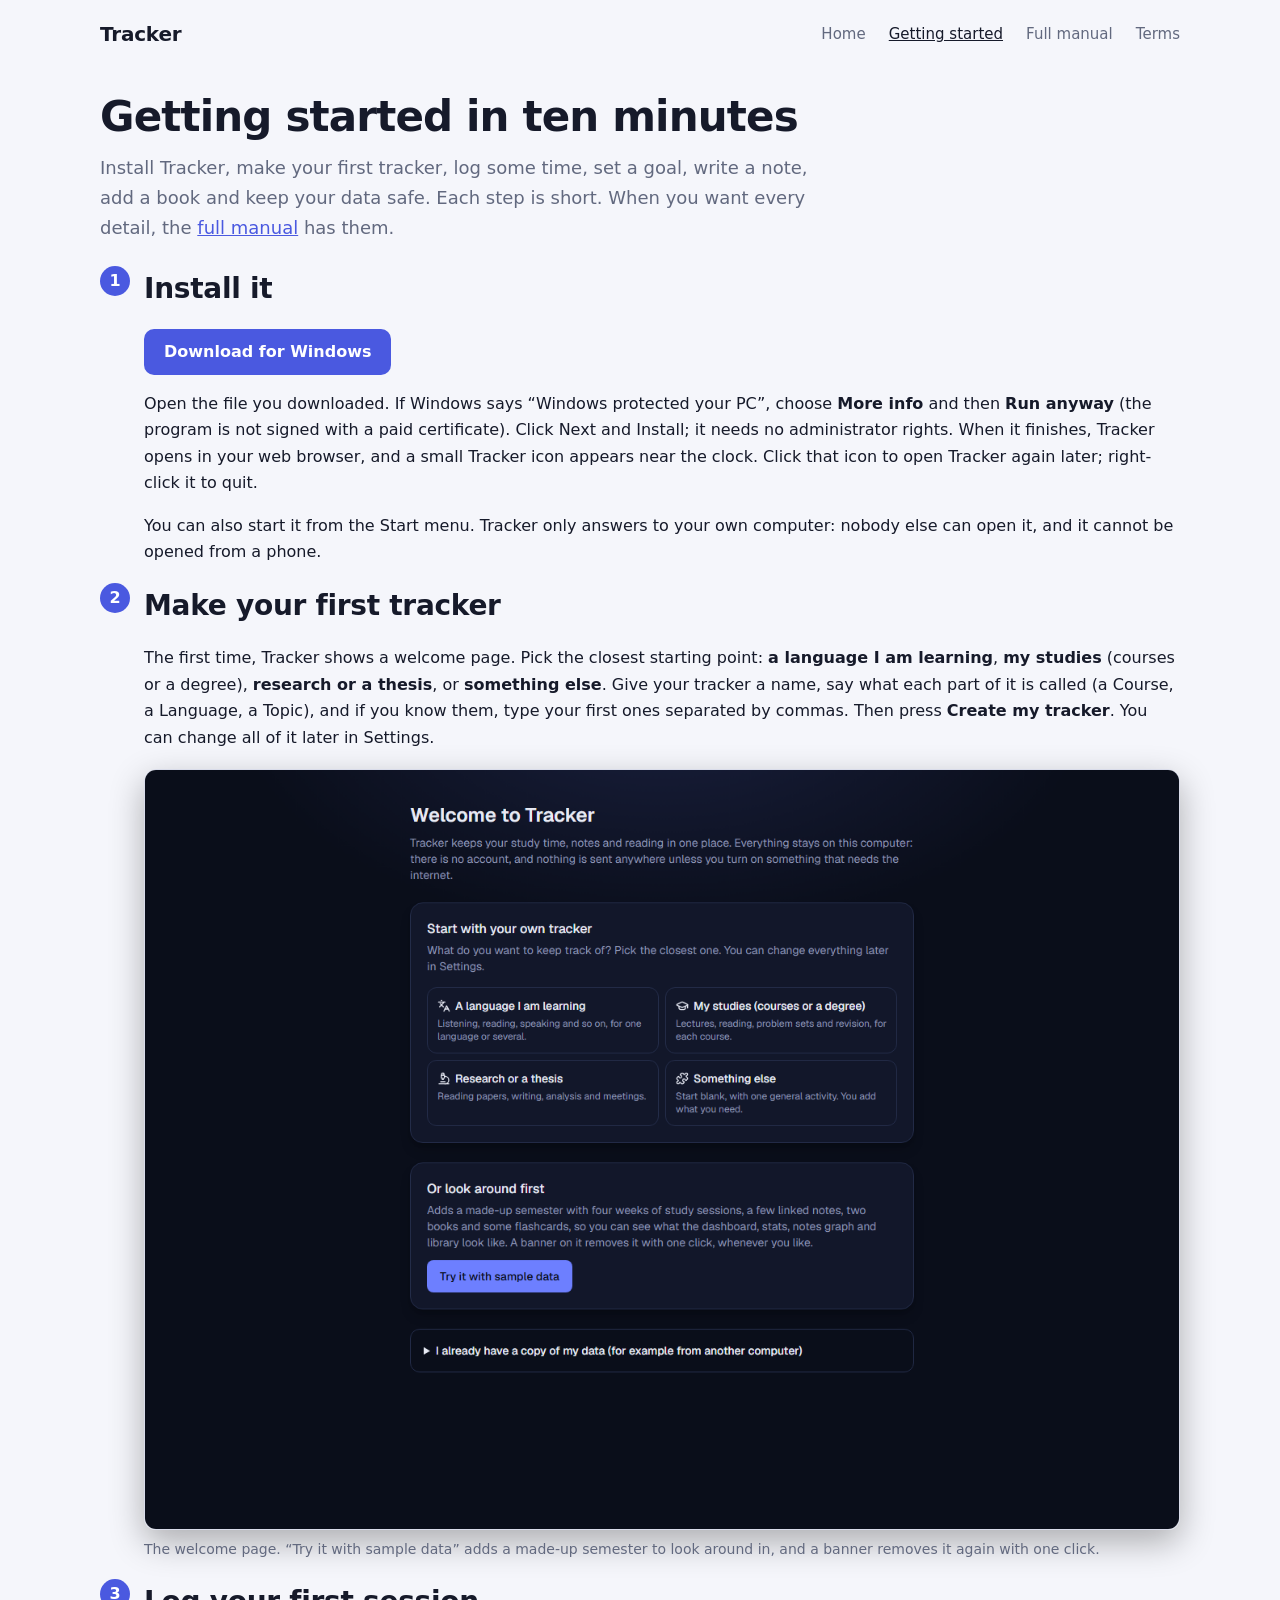
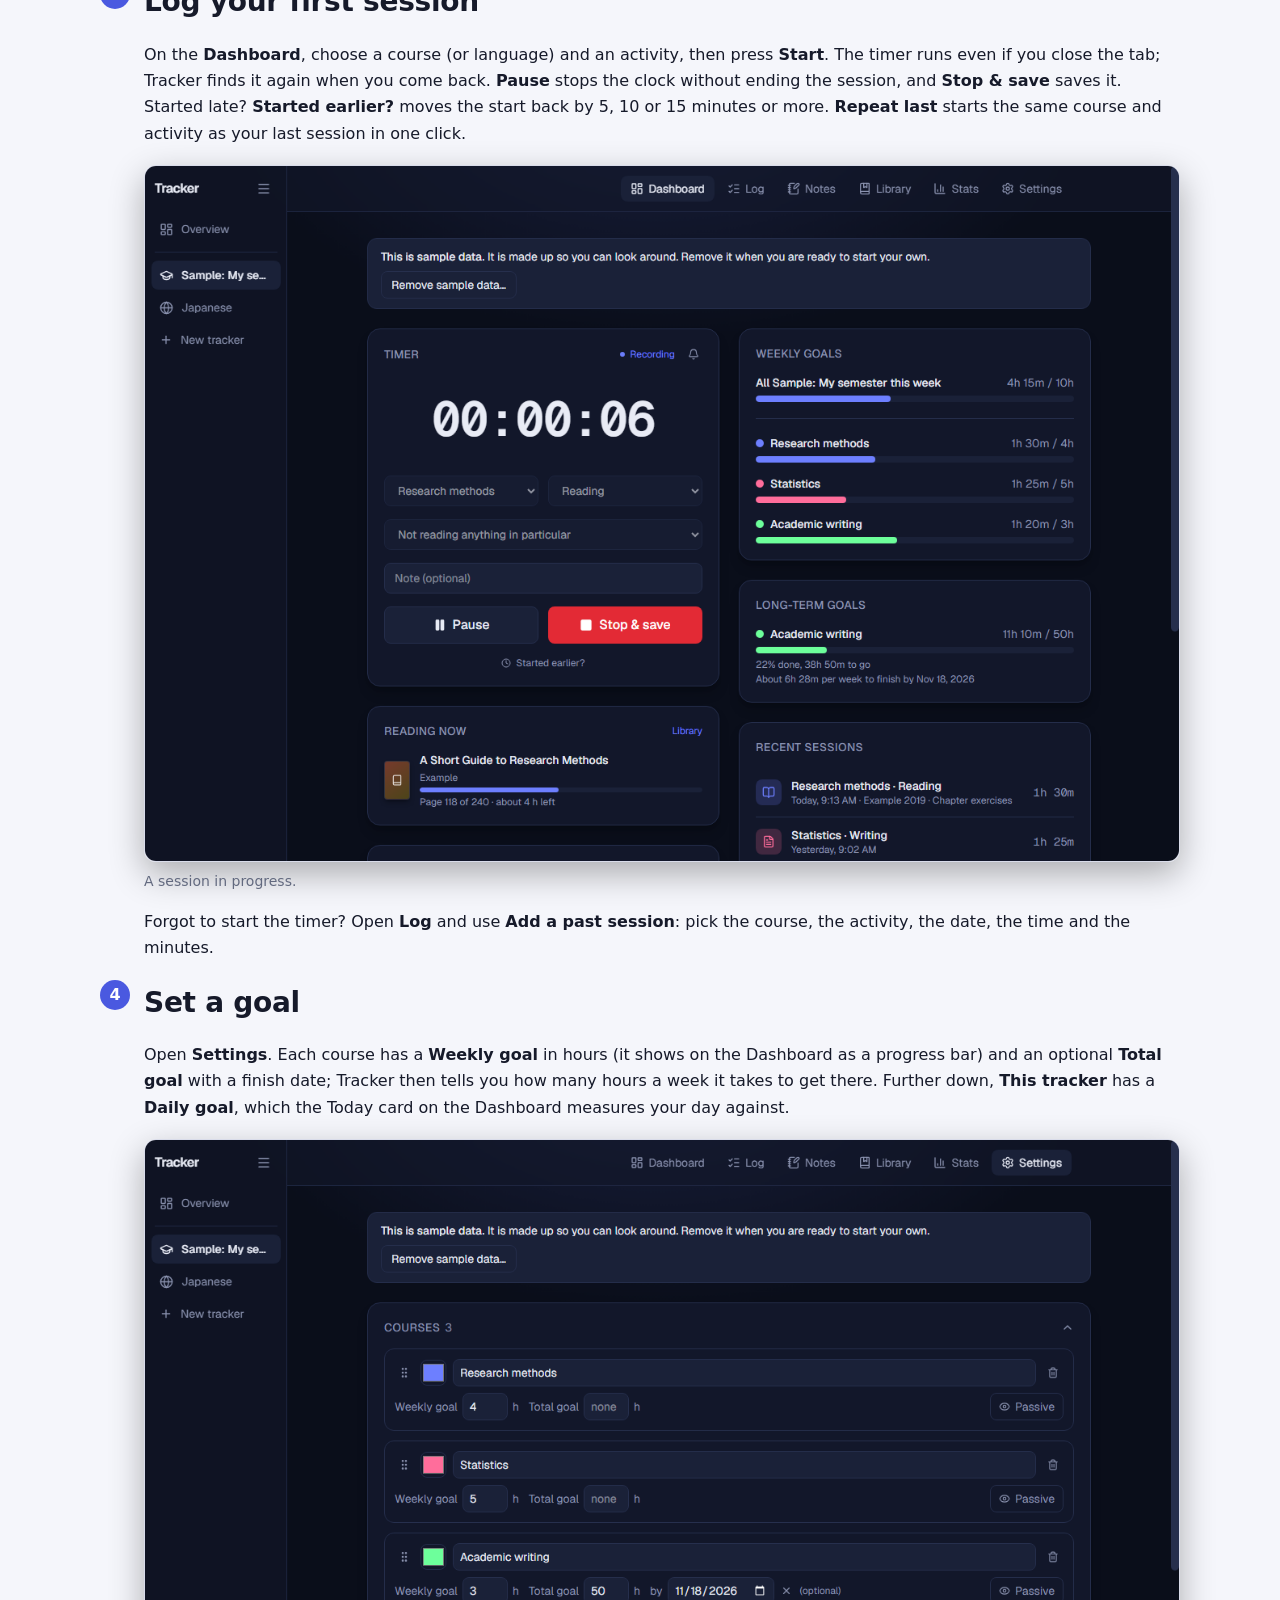
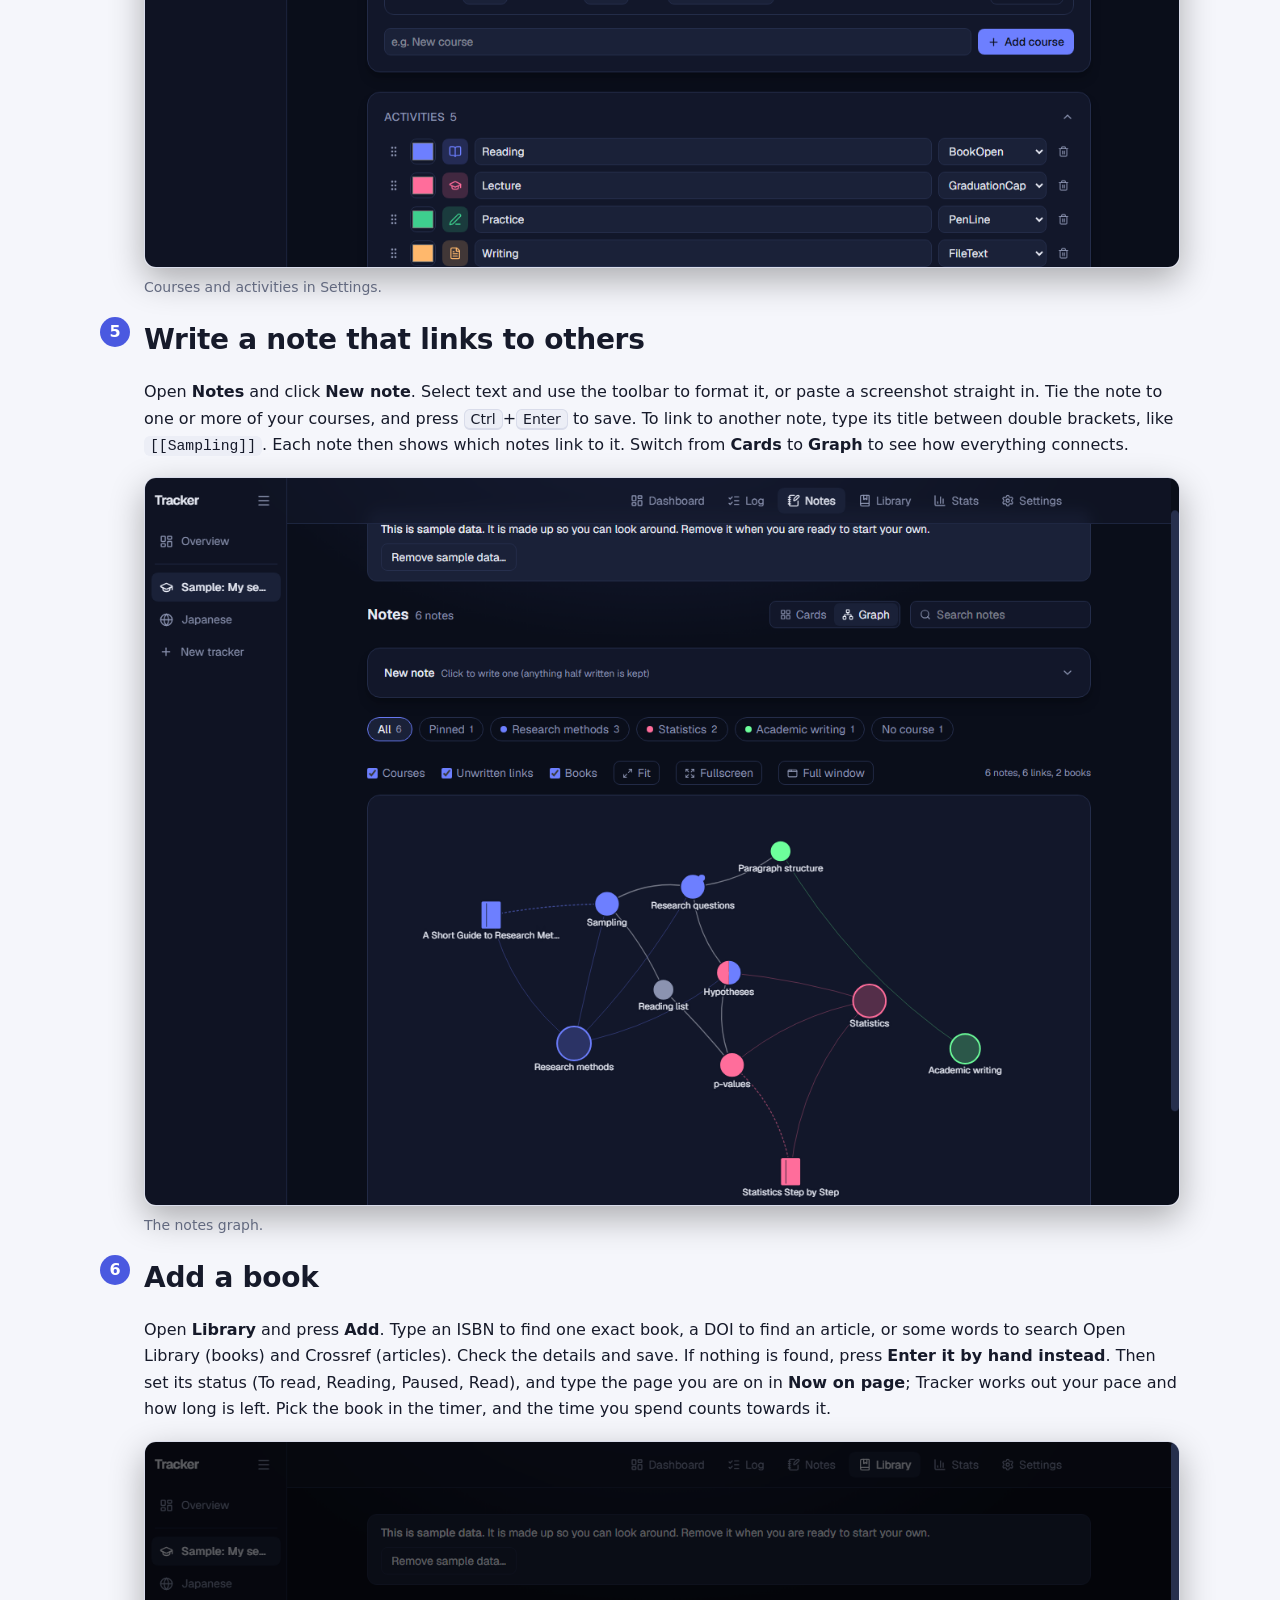
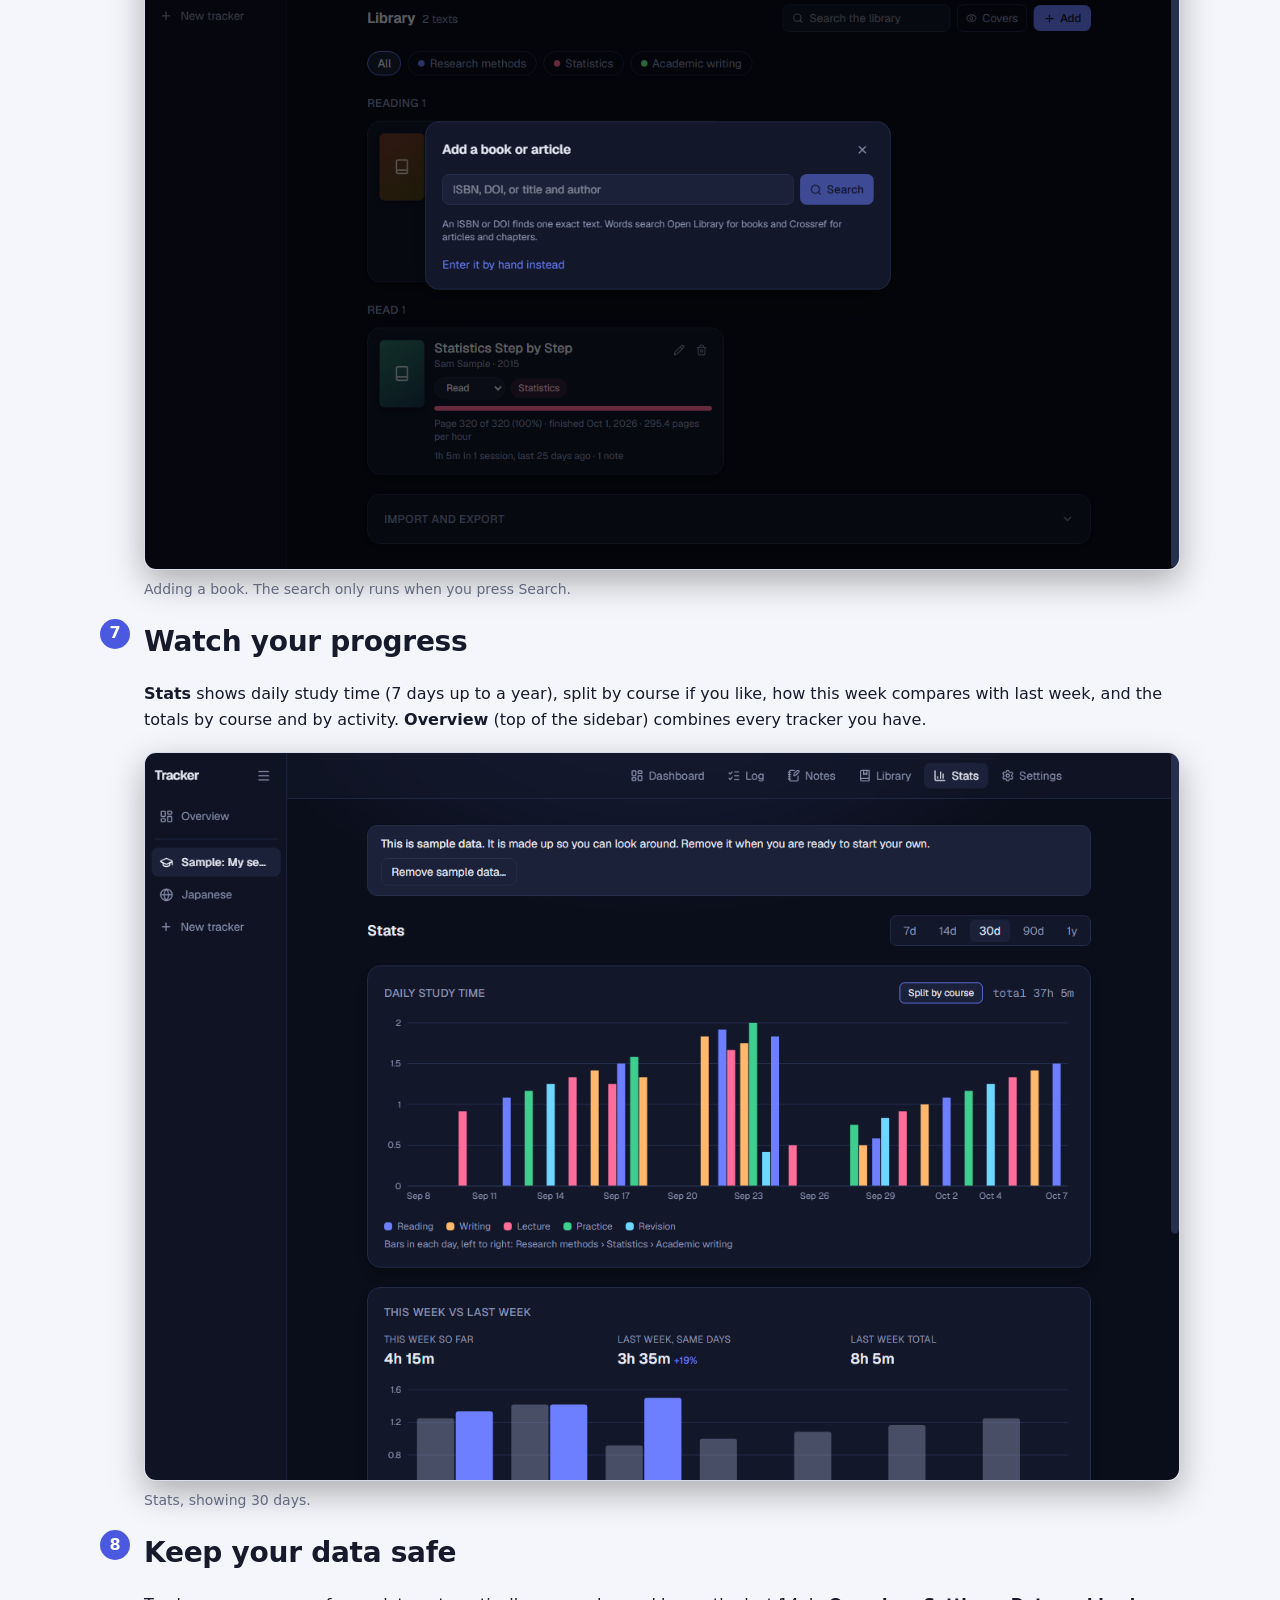
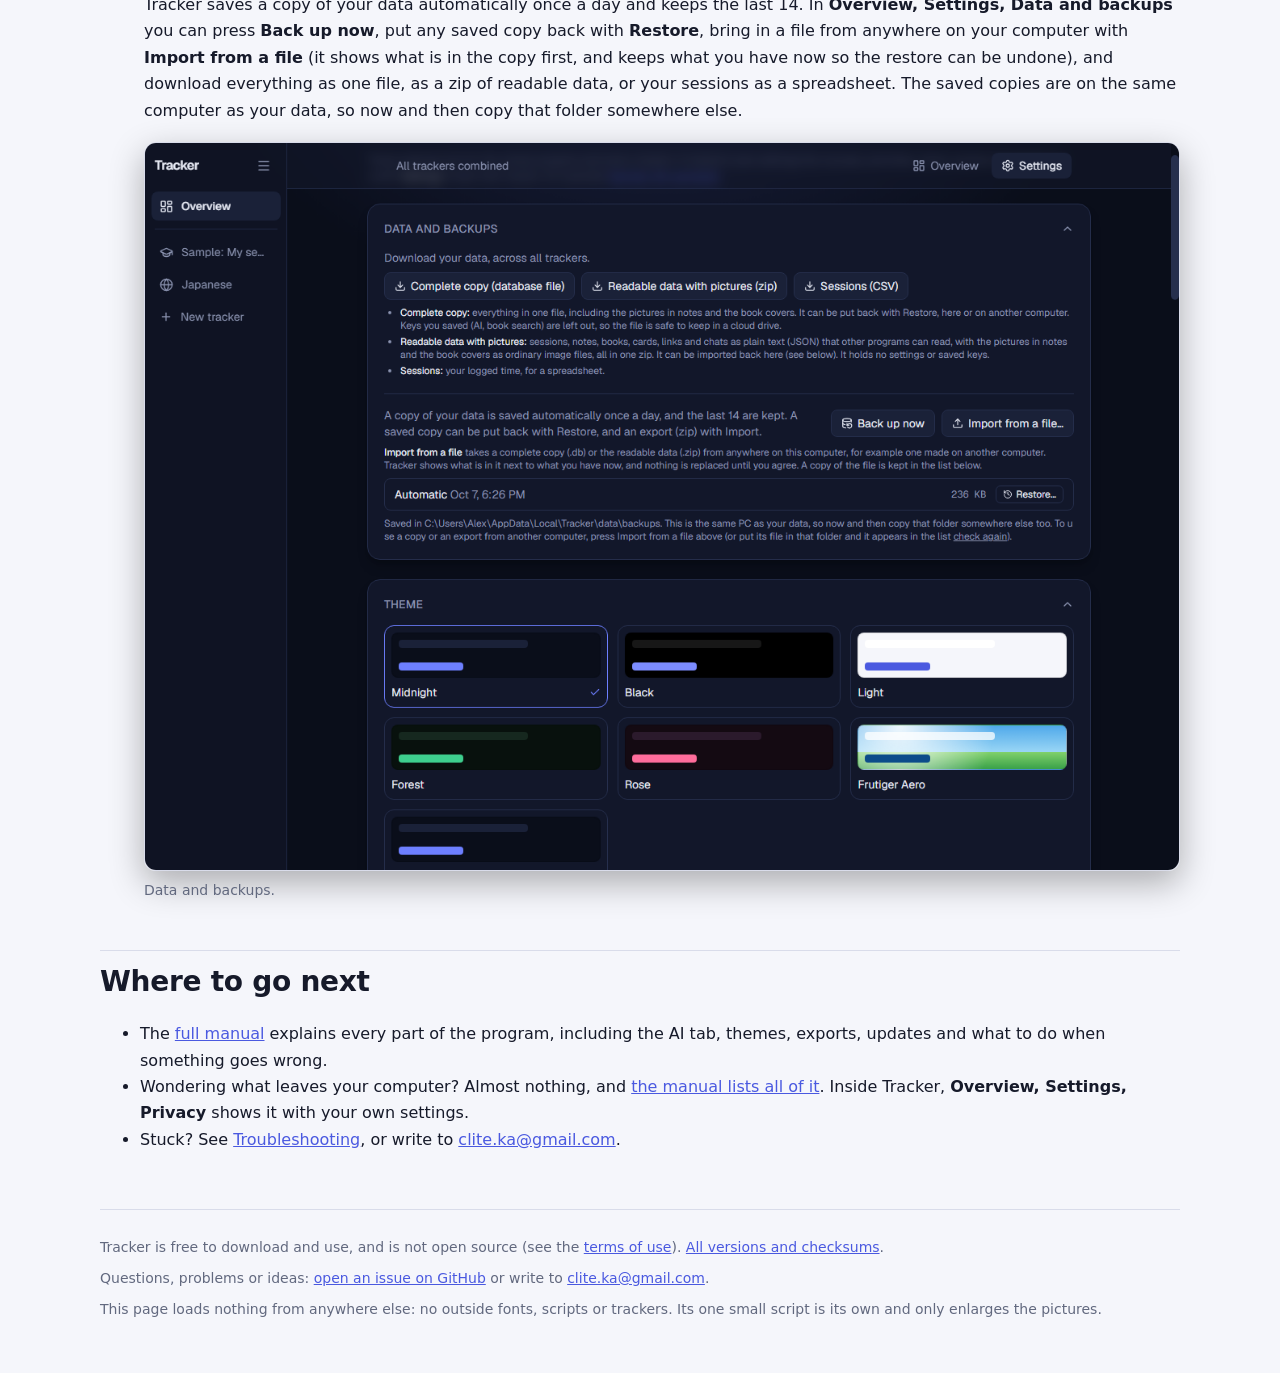
==== docs/guide.html @ dd7157c2 "Update the site" ====
<!doctype html>
<html lang="en">
<head>
<meta charset="utf-8">
<meta name="viewport" content="width=device-width, initial-scale=1">
<meta name="theme-color" content="#0a0e1a">
<title>Tracker: getting started in ten minutes</title>
<meta name="description" content="A short guide to Tracker: install it, make your first tracker, log a study session, set a goal, write a linked note, add a book and keep your data safe.">
<link rel="icon" href="data:image/svg+xml,%3Csvg xmlns='http://www.w3.org/2000/svg' viewBox='0 0 32 32'%3E%3Crect x='3' y='5' width='26' height='18' rx='3' fill='%236d7fff'/%3E%3Crect x='12' y='25' width='8' height='3' fill='%236d7fff'/%3E%3Ccircle cx='16' cy='14' r='6' fill='%230a0e1a'/%3E%3Cpath d='M16 10v4l3 2' stroke='%23fff' stroke-width='1.8' fill='none' stroke-linecap='round'/%3E%3C/svg%3E">
<link rel="stylesheet" href="guide.css">
<link rel="stylesheet" href="gallery.css">
</head>
<body>
<div class="wrap">
  <header class="top">
    <a class="brand" href="index.html">Tracker</a>
    <nav class="site" aria-label="Pages">
      <a href="index.html">Home</a>
      <a href="guide.html" aria-current="page">Getting started</a>
      <a href="manual.html">Full manual</a>
      <a href="terms.html">Terms</a>
    </nav>
  </header>

  <main>
    <h1>Getting started in ten minutes</h1>
    <p class="lead">Install Tracker, make your first tracker, log some time, set a goal, write a note, add a book and keep your data safe. Each step is short. When you want every detail, the <a href="manual.html">full manual</a> has them.</p>

    <ol class="steps">
      <li class="step" id="install">
        <h2 style="margin-top:0;border-top:0;padding-top:0">Install it</h2>
        <p><a class="button" href="https://github.com/cliteka-cell/tracker-releases/releases/latest/download/Tracker-Setup.exe">Download for Windows</a></p>
        <p>Open the file you downloaded. If Windows says &ldquo;Windows protected your PC&rdquo;, choose <strong>More info</strong> and then <strong>Run anyway</strong> (the program is not signed with a paid certificate). Click Next and Install; it needs no administrator rights. When it finishes, Tracker opens in your web browser, and a small Tracker icon appears near the clock. Click that icon to open Tracker again later; right-click it to quit.</p>
        <p>You can also start it from the Start menu. Tracker only answers to your own computer: nobody else can open it, and it cannot be opened from a phone.</p>
      </li>

      <li class="step" id="first-start">
        <h2 style="margin-top:0;border-top:0;padding-top:0">Make your first tracker</h2>
        <p>The first time, Tracker shows a welcome page. Pick the closest starting point: <strong>a language I am learning</strong>, <strong>my studies</strong> (courses or a degree), <strong>research or a thesis</strong>, or <strong>something else</strong>. Give your tracker a name, say what each part of it is called (a Course, a Language, a Topic), and if you know them, type your first ones separated by commas. Then press <strong>Create my tracker</strong>. You can change all of it later in Settings.</p>
        <figure class="shot"><a class="zoom" href="img/welcome.png"><img src="img/welcome.png" width="1280" height="940" alt="The Tracker welcome page: four starting points (a language, my studies, research or a thesis, something else) and a button to try it with sample data." loading="lazy"></a><figcaption>The welcome page. &ldquo;Try it with sample data&rdquo; adds a made-up semester to look around in, and a banner removes it again with one click.</figcaption></figure>
      </li>

      <li class="step" id="log-time">
        <h2 style="margin-top:0;border-top:0;padding-top:0">Log your first session</h2>
        <p>On the <strong>Dashboard</strong>, choose a course (or language) and an activity, then press <strong>Start</strong>. The timer runs even if you close the tab; Tracker finds it again when you come back. <strong>Pause</strong> stops the clock without ending the session, and <strong>Stop &amp; save</strong> saves it. Started late? <strong>Started earlier?</strong> moves the start back by 5, 10 or 15 minutes or more. <strong>Repeat last</strong> starts the same course and activity as your last session in one click.</p>
        <figure class="shot"><a class="zoom" href="img/timer-running.png"><img src="img/timer-running.png" width="1280" height="860" alt="The dashboard with a running timer showing 00:00:06, a Recording label, and Pause and Stop and save buttons." loading="lazy"></a><figcaption>A session in progress.</figcaption></figure>
        <p>Forgot to start the timer? Open <strong>Log</strong> and use <strong>Add a past session</strong>: pick the course, the activity, the date, the time and the minutes.</p>
      </li>

      <li class="step" id="goals">
        <h2 style="margin-top:0;border-top:0;padding-top:0">Set a goal</h2>
        <p>Open <strong>Settings</strong>. Each course has a <strong>Weekly goal</strong> in hours (it shows on the Dashboard as a progress bar) and an optional <strong>Total goal</strong> with a finish date; Tracker then tells you how many hours a week it takes to get there. Further down, <strong>This tracker</strong> has a <strong>Daily goal</strong>, which the Today card on the Dashboard measures your day against.</p>
        <figure class="shot"><a class="zoom" href="img/settings.png"><img src="img/settings.png" width="1280" height="900" alt="The settings page listing three courses, each with fields for a weekly goal, a total goal and a passive switch, and the list of activities below." loading="lazy"></a><figcaption>Courses and activities in Settings.</figcaption></figure>
      </li>

      <li class="step" id="notes">
        <h2 style="margin-top:0;border-top:0;padding-top:0">Write a note that links to others</h2>
        <p>Open <strong>Notes</strong> and click <strong>New note</strong>. Select text and use the toolbar to format it, or paste a screenshot straight in. Tie the note to one or more of your courses, and press <kbd>Ctrl</kbd>+<kbd>Enter</kbd> to save. To link to another note, type its title between double brackets, like <code>[[Sampling]]</code>. Each note then shows which notes link to it. Switch from <strong>Cards</strong> to <strong>Graph</strong> to see how everything connects.</p>
        <figure class="shot"><a class="zoom" href="img/graph.png"><img src="img/graph.png" width="1280" height="900" alt="The notes graph: notes, courses and books drawn as coloured dots and shapes joined by lines." loading="lazy"></a><figcaption>The notes graph.</figcaption></figure>
      </li>

      <li class="step" id="library">
        <h2 style="margin-top:0;border-top:0;padding-top:0">Add a book</h2>
        <p>Open <strong>Library</strong> and press <strong>Add</strong>. Type an ISBN to find one exact book, a DOI to find an article, or some words to search Open Library (books) and Crossref (articles). Check the details and save. If nothing is found, press <strong>Enter it by hand instead</strong>. Then set its status (To read, Reading, Paused, Read), and type the page you are on in <strong>Now on page</strong>; Tracker works out your pace and how long is left. Pick the book in the timer, and the time you spend counts towards it.</p>
        <figure class="shot"><a class="zoom" href="img/library-add.png"><img src="img/library-add.png" width="1280" height="900" alt="The Add a book or article window over the library, with a search box for an ISBN, a DOI or words, and a link to enter the details by hand." loading="lazy"></a><figcaption>Adding a book. The search only runs when you press Search.</figcaption></figure>
      </li>

      <li class="step" id="progress">
        <h2 style="margin-top:0;border-top:0;padding-top:0">Watch your progress</h2>
        <p><strong>Stats</strong> shows daily study time (7 days up to a year), split by course if you like, how this week compares with last week, and the totals by course and by activity. <strong>Overview</strong> (top of the sidebar) combines every tracker you have.</p>
        <figure class="shot"><a class="zoom" href="img/stats.png"><img src="img/stats.png" width="1280" height="900" alt="The stats page: a bar chart of daily study time over 30 days, coloured by activity." loading="lazy"></a><figcaption>Stats, showing 30 days.</figcaption></figure>
      </li>

      <li class="step" id="safe">
        <h2 style="margin-top:0;border-top:0;padding-top:0">Keep your data safe</h2>
        <p>Tracker saves a copy of your data automatically once a day and keeps the last 14. In <strong>Overview, Settings, Data and backups</strong> you can press <strong>Back up now</strong>, put any saved copy back with <strong>Restore</strong>, bring in a file from anywhere on your computer with <strong>Import from a file</strong> (it shows what is in the copy first, and keeps what you have now so the restore can be undone), and download everything as one file, as a zip of readable data, or your sessions as a spreadsheet. The saved copies are on the same computer as your data, so now and then copy that folder somewhere else.</p>
        <figure class="shot"><a class="zoom" href="img/settings-data.png"><img src="img/settings-data.png" width="1280" height="900" alt="The Data and backups part of settings: three download buttons, Back up now and Import from a file buttons and the list of saved copies, each with a Restore button." loading="lazy"></a><figcaption>Data and backups.</figcaption></figure>
      </li>
    </ol>

    <h2>Where to go next</h2>
    <ul>
      <li>The <a href="manual.html">full manual</a> explains every part of the program, including the AI tab, themes, exports, updates and what to do when something goes wrong.</li>
      <li>Wondering what leaves your computer? Almost nothing, and <a href="manual.html#privacy">the manual lists all of it</a>. Inside Tracker, <strong>Overview, Settings, Privacy</strong> shows it with your own settings.</li>
      <li>Stuck? See <a href="manual.html#troubleshooting">Troubleshooting</a>, or write to <a href="mailto:clite.ka@gmail.com">clite.ka@gmail.com</a>.</li>
    </ul>
  </main>

  <footer>
    <p>Tracker is free to download and use, and is not open source (see the <a href="terms.html">terms of use</a>). <a href="https://github.com/cliteka-cell/tracker-releases/releases">All versions and checksums</a>.</p>
    <p>Questions, problems or ideas: <a href="https://github.com/cliteka-cell/tracker-releases/issues">open an issue on GitHub</a> or write to <a href="mailto:clite.ka@gmail.com">clite.ka@gmail.com</a>.</p>
    <p>This page loads nothing from anywhere else: no outside fonts, scripts or trackers. Its one small script is its own and only enlarges the pictures.</p>
  </footer>
</div>
<script src="site.js" defer></script>
</body>
</html>
---- docs/guide.css ----
:root {
  color-scheme: dark light;
  --bg: #0a0e1a;
  --surface: #12172a;
  --surface-2: #1a2138;
  --border: #262f4d;
  --fg: #e8ebf5;
  --muted: #8b93b0;
  --accent: #6d7fff;
  --accent-fg: #0a0e1a;
  --glow: rgba(109, 127, 255, 0.16);
}
@media (prefers-color-scheme: light) {
  :root {
    --bg: #f5f6fb;
    --surface: #ffffff;
    --surface-2: #eceef6;
    --border: #d9dcea;
    --fg: #161a2a;
    --muted: #62697f;
    --accent: #4a59e0;
    --accent-fg: #ffffff;
    --glow: rgba(79, 95, 232, 0.1);
  }
}
* { box-sizing: border-box; }
html { scroll-behavior: smooth; scroll-padding-top: 16px; }
body {
  margin: 0;
  background: var(--bg) radial-gradient(ellipse 900px 420px at 50% -8%, var(--glow), transparent 60%) no-repeat;
  color: var(--fg);
  font: 16px/1.65 system-ui, -apple-system, "Segoe UI", Roboto, sans-serif;
}
a { color: var(--accent); }
a:focus-visible, summary:focus-visible { outline: 3px solid var(--accent); outline-offset: 3px; border-radius: 4px; }
.wrap { max-width: 1120px; margin: 0 auto; padding: 0 20px; }
header.top { display: flex; flex-wrap: wrap; align-items: center; justify-content: space-between; gap: 12px; padding: 18px 0; }
.brand { font-weight: 700; font-size: 20px; letter-spacing: -0.01em; color: var(--fg); text-decoration: none; }
nav.site a { margin-left: 18px; color: var(--muted); text-decoration: none; font-size: 15px; }
nav.site a:hover, nav.site a[aria-current] { color: var(--fg); text-decoration: underline; }
h1 { font-size: clamp(28px, 4.4vw, 42px); line-height: 1.15; margin: 24px 0 12px; letter-spacing: -0.02em; }
h2 { font-size: clamp(22px, 3vw, 28px); margin: 48px 0 10px; letter-spacing: -0.01em; padding-top: 8px; border-top: 1px solid var(--border); }
h3 { font-size: 18px; margin: 28px 0 6px; }
.lead { font-size: 18px; color: var(--muted); max-width: 720px; margin: 0 0 24px; }
.layout { display: grid; grid-template-columns: 250px minmax(0, 1fr); gap: 40px; align-items: start; }
.toc { position: sticky; top: 16px; max-height: calc(100vh - 32px); overflow: auto; font-size: 14px; padding: 4px 0; }
.toc ol { list-style: none; margin: 0; padding: 0; }
.toc li { margin: 0; }
.toc a { display: block; padding: 5px 10px; border-radius: 8px; color: var(--muted); text-decoration: none; }
.toc a:hover { background: var(--surface); color: var(--fg); }
.toc .group { margin: 14px 10px 4px; font-size: 12px; text-transform: uppercase; letter-spacing: 0.06em; color: var(--muted); }
@media (max-width: 900px) {
  .layout { grid-template-columns: 1fr; gap: 8px; }
  .toc { position: static; max-height: none; }
}
article { min-width: 0; max-width: 780px; }
article p, article li { max-width: 72ch; }
.shot { margin: 18px 0 8px; }
.shot img { display: block; width: 100%; height: auto; border: 1px solid var(--border); border-radius: 12px; box-shadow: 0 12px 34px rgba(0, 0, 0, 0.3); }
.shot figcaption { color: var(--muted); font-size: 14px; margin-top: 8px; }
.note { background: var(--surface); border: 1px solid var(--border); border-left: 4px solid var(--accent); border-radius: 10px; padding: 12px 16px; margin: 16px 0; font-size: 15px; }
.note p { margin: 0; }
.note strong:first-child { color: var(--fg); }
.step { counter-increment: step; }
ol.steps { counter-reset: step; list-style: none; padding: 0; }
ol.steps > li.step { position: relative; padding-left: 44px; margin: 0 0 18px; }
ol.steps > li.step::before { content: counter(step); position: absolute; left: 0; top: 0; width: 30px; height: 30px; border-radius: 50%; background: var(--accent); color: var(--accent-fg); font-weight: 700; display: flex; align-items: center; justify-content: center; }
kbd { background: var(--surface-2); border: 1px solid var(--border); border-bottom-width: 2px; border-radius: 6px; padding: 1px 6px; font-size: 0.88em; font-family: inherit; }
code { background: var(--surface-2); padding: 2px 6px; border-radius: 6px; font-size: 0.92em; }
table { border-collapse: collapse; width: 100%; font-size: 15px; margin: 12px 0; }
th, td { border-bottom: 1px solid var(--border); padding: 8px 10px; text-align: left; vertical-align: top; }
th { color: var(--muted); font-weight: 600; }
details { background: var(--surface); border: 1px solid var(--border); border-radius: 12px; padding: 12px 16px; margin: 0 0 10px; }
summary { cursor: pointer; font-weight: 600; }
details p { margin: 10px 0 0; color: var(--muted); }
.button { display: inline-block; background: var(--accent); color: var(--accent-fg); font-weight: 600; text-decoration: none; padding: 10px 20px; border-radius: 10px; }
.button:hover { filter: brightness(1.1); }
footer { margin-top: 56px; padding: 26px 0 44px; border-top: 1px solid var(--border); color: var(--muted); font-size: 14px; }
footer p { margin: 0 0 8px; }
---- docs/gallery.css ----
/* Shared by every page: pictures that open larger, the carousel on the landing page, and the viewer. Colours come from each page's own tokens. */

a.zoom { display: block; cursor: zoom-in; border-radius: 12px; }
a.zoom:focus-visible { outline: 3px solid var(--accent); outline-offset: 3px; }
a.zoom img { transition: filter 0.2s ease; }
a.zoom:hover img { filter: brightness(1.08); }

/* ---- the carousel (the script turns the plain grid of pictures into this; without it the grid stays) ---- */
.gallery.coverflow { display: block; position: relative; }
.cf-stage { position: relative; aspect-ratio: 100 / 47; overflow: hidden; touch-action: pan-y; }
.cf-slide { position: absolute; left: 50%; top: 50%; width: 62%; margin: 0; transform: translate(-50%, -50%); transition: transform 0.45s cubic-bezier(0.4, 0, 0.2, 1), opacity 0.35s ease; }
.cf-slide .shot, .cf-slide a.zoom { margin: 0; }
.cf-slide img { aspect-ratio: 1280 / 900; object-fit: contain; background: #0a0e1a; } /* the screenshots are dark, so any spare room around one is too, in either colour scheme */
.cf-slide figcaption { display: none; }
.cf-slide[data-pos="0"] { z-index: 3; opacity: 1; }
.cf-slide[data-pos="-1"] { z-index: 2; opacity: 0.4; transform: translate(-50%, -50%) translateX(-66%) scale(0.78); }
.cf-slide[data-pos="1"] { z-index: 2; opacity: 0.4; transform: translate(-50%, -50%) translateX(66%) scale(0.78); }
.cf-slide[data-pos="-2"] { z-index: 1; opacity: 0; transform: translate(-50%, -50%) translateX(-120%) scale(0.6); }
.cf-slide[data-pos="2"] { z-index: 1; opacity: 0; transform: translate(-50%, -50%) translateX(120%) scale(0.6); }
.cf-slide[data-pos="far"] { z-index: 0; opacity: 0; transform: translate(-50%, -50%) scale(0.5); }
.cf-slide:not([data-pos="0"]) { pointer-events: none; }
.cf-slide[data-pos="-1"], .cf-slide[data-pos="1"] { pointer-events: auto; cursor: pointer; }
.cf-slide[data-pos="-1"] a.zoom, .cf-slide[data-pos="1"] a.zoom { cursor: pointer; }
.cf-caption { text-align: center; color: var(--muted); font-size: 15px; min-height: 3em; margin: 14px auto 0; max-width: 640px; }
.cf-controls { display: flex; align-items: center; justify-content: center; gap: 18px; margin-top: 6px; }
.cf-arrow, .lb-close, .lb-prev, .lb-next { background: var(--surface); border: 1px solid var(--border); color: var(--fg); width: 44px; height: 44px; border-radius: 50%; font-size: 26px; line-height: 1; cursor: pointer; display: flex; align-items: center; justify-content: center; padding: 0 0 3px; font-family: inherit; }
.cf-arrow:hover, .lb-close:hover, .lb-prev:hover, .lb-next:hover { border-color: var(--accent); }
.cf-arrow:focus-visible, .cf-dot:focus-visible, .lb-close:focus-visible, .lb-prev:focus-visible, .lb-next:focus-visible { outline: 3px solid var(--accent); outline-offset: 3px; }
.cf-dots { display: flex; flex-wrap: wrap; justify-content: center; gap: 4px; }
.cf-dot { background: none; border: 0; padding: 9px 3px; cursor: pointer; }
.cf-dot::before { content: ""; display: block; width: 8px; height: 8px; border-radius: 4px; background: var(--border); transition: width 0.25s ease, background 0.25s ease; }
.cf-dot[aria-current="true"]::before { width: 24px; background: var(--accent); }
@media (max-width: 700px) {
  .cf-stage { aspect-ratio: 1280 / 900; }
  .cf-slide { width: 100%; }
  .cf-slide[data-pos="-1"], .cf-slide[data-pos="1"] { opacity: 0; pointer-events: none; }
  .cf-slide[data-pos="-1"] { transform: translate(-50%, -50%) translateX(-100%); }
  .cf-slide[data-pos="1"] { transform: translate(-50%, -50%) translateX(100%); }
  .cf-slide[data-pos="-2"], .cf-slide[data-pos="2"], .cf-slide[data-pos="far"] { opacity: 0; }
}
@media (prefers-reduced-motion: reduce) {
  .cf-slide, a.zoom img, .cf-dot::before { transition: none; }
}

/* ---- the viewer ---- */
dialog.lightbox { border: 0; padding: 0; margin: 0; width: 100%; max-width: 100vw; height: 100%; max-height: 100vh; background: transparent; color: var(--fg); }
dialog.lightbox::backdrop { background: rgba(4, 7, 16, 0.9); }
dialog.lightbox[open] { display: flex; align-items: center; justify-content: center; }
.lb-figure { margin: 0; display: flex; flex-direction: column; align-items: center; max-width: 100%; padding: 56px 64px 16px; }
.lb-figure img { display: block; max-width: min(100%, 1280px); max-height: calc(100vh - 150px); width: auto; height: auto; border-radius: 12px; border: 1px solid var(--border); background: var(--surface); }
.lb-figure figcaption { color: #e8ebf5; font-size: 15px; text-align: center; margin-top: 12px; max-width: 760px; }
.lb-count { color: #aab1c9; font-size: 13px; margin-top: 4px; }
.lb-close, .lb-prev, .lb-next { position: fixed; background: rgba(18, 23, 42, 0.92); color: #e8ebf5; border-color: #3a4468; z-index: 2; }
.lb-close { top: 14px; right: 14px; }
.lb-prev, .lb-next { top: 50%; transform: translateY(-50%); }
.lb-prev { left: 12px; }
.lb-next { right: 12px; }
.lb-prev[hidden], .lb-next[hidden] { display: none; }
@media (max-width: 700px) { .lb-figure { padding: 60px 8px 12px; } .lb-prev, .lb-next { top: auto; bottom: 14px; transform: none; } .lb-prev { left: 14px; } .lb-next { right: 14px; } }
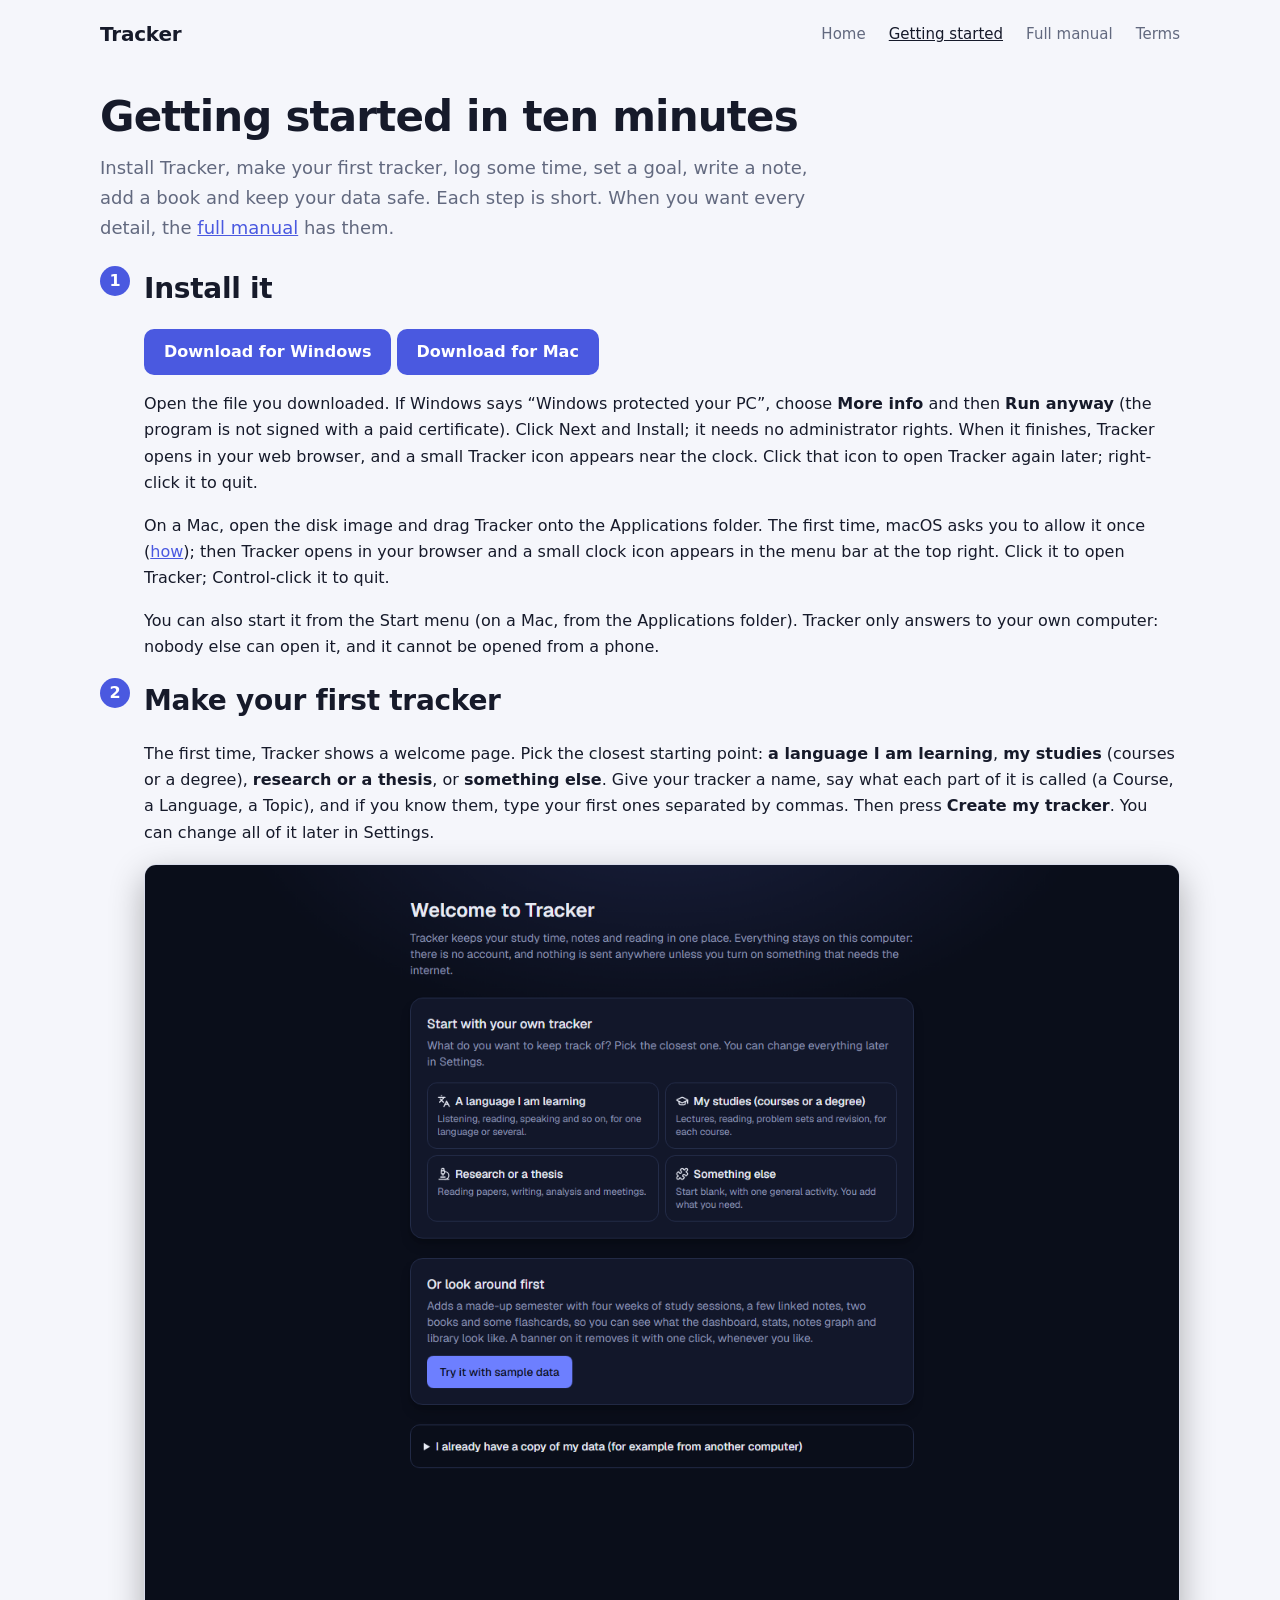
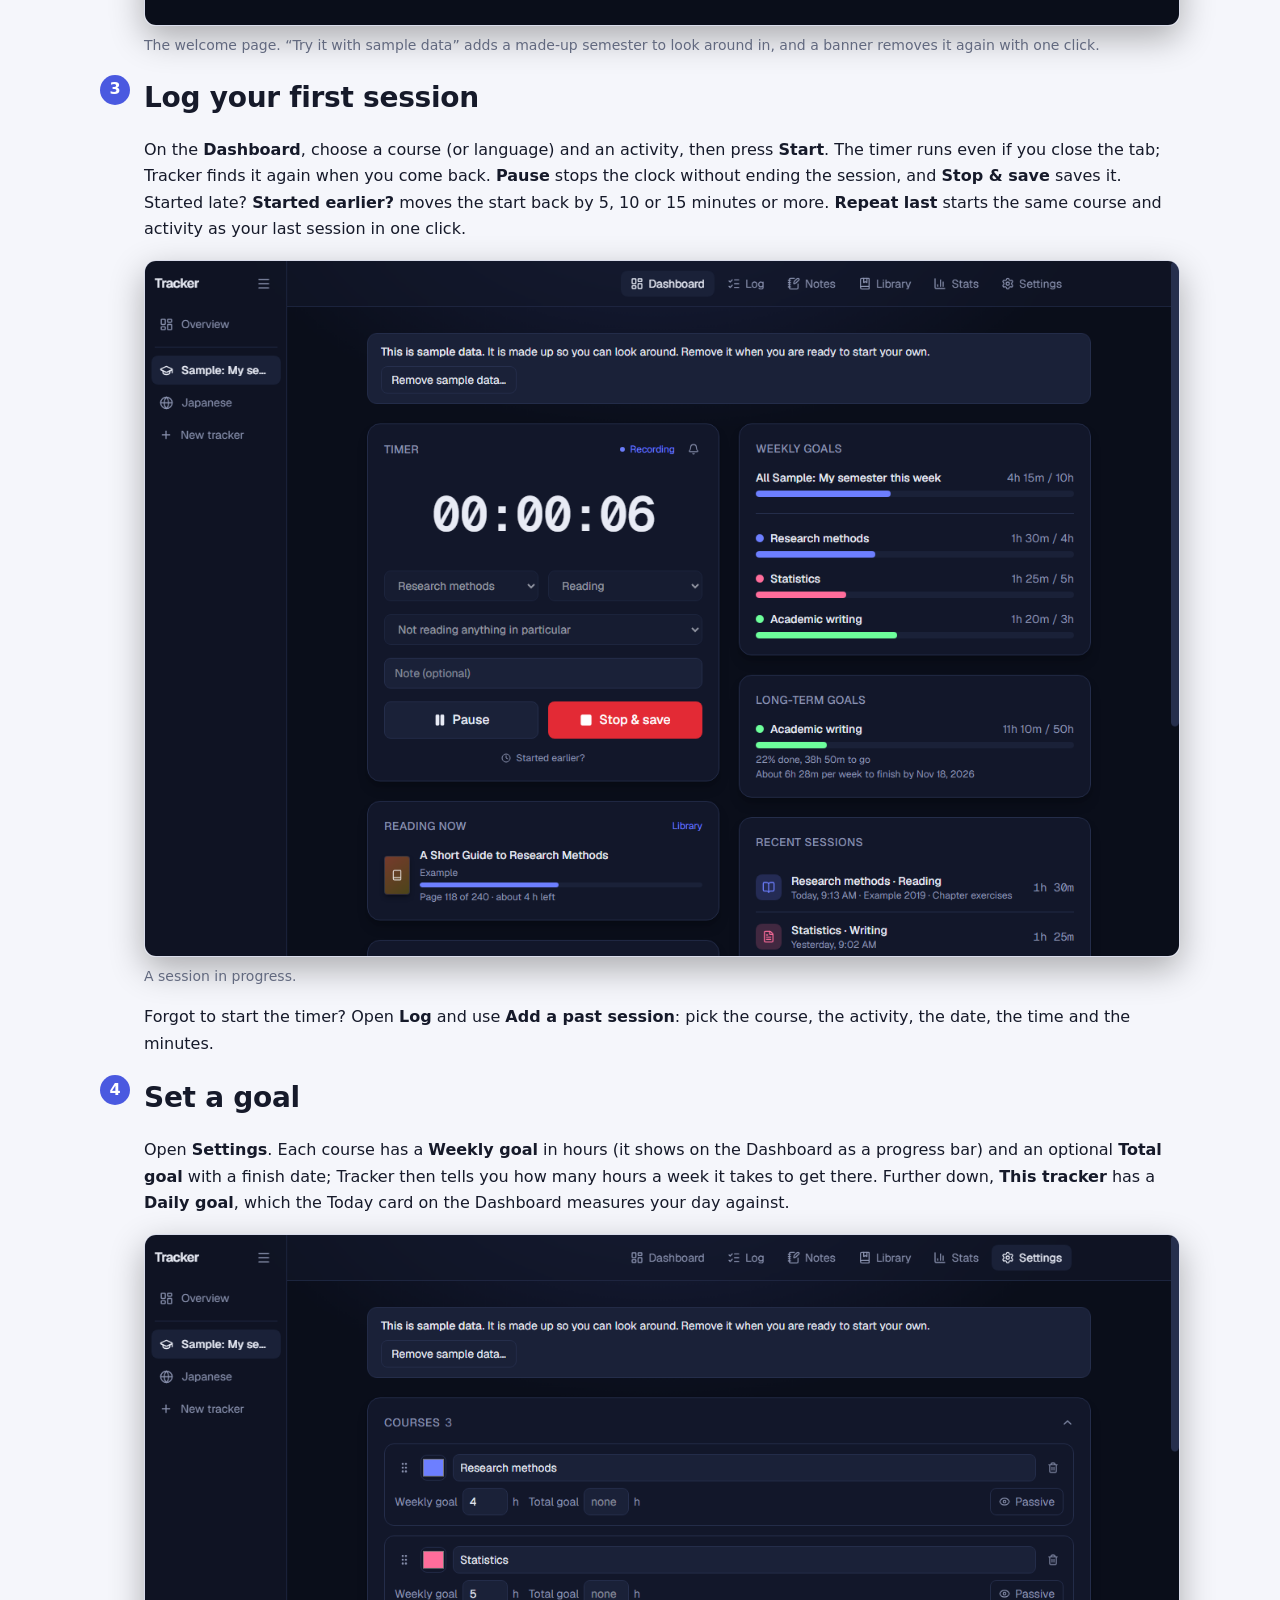
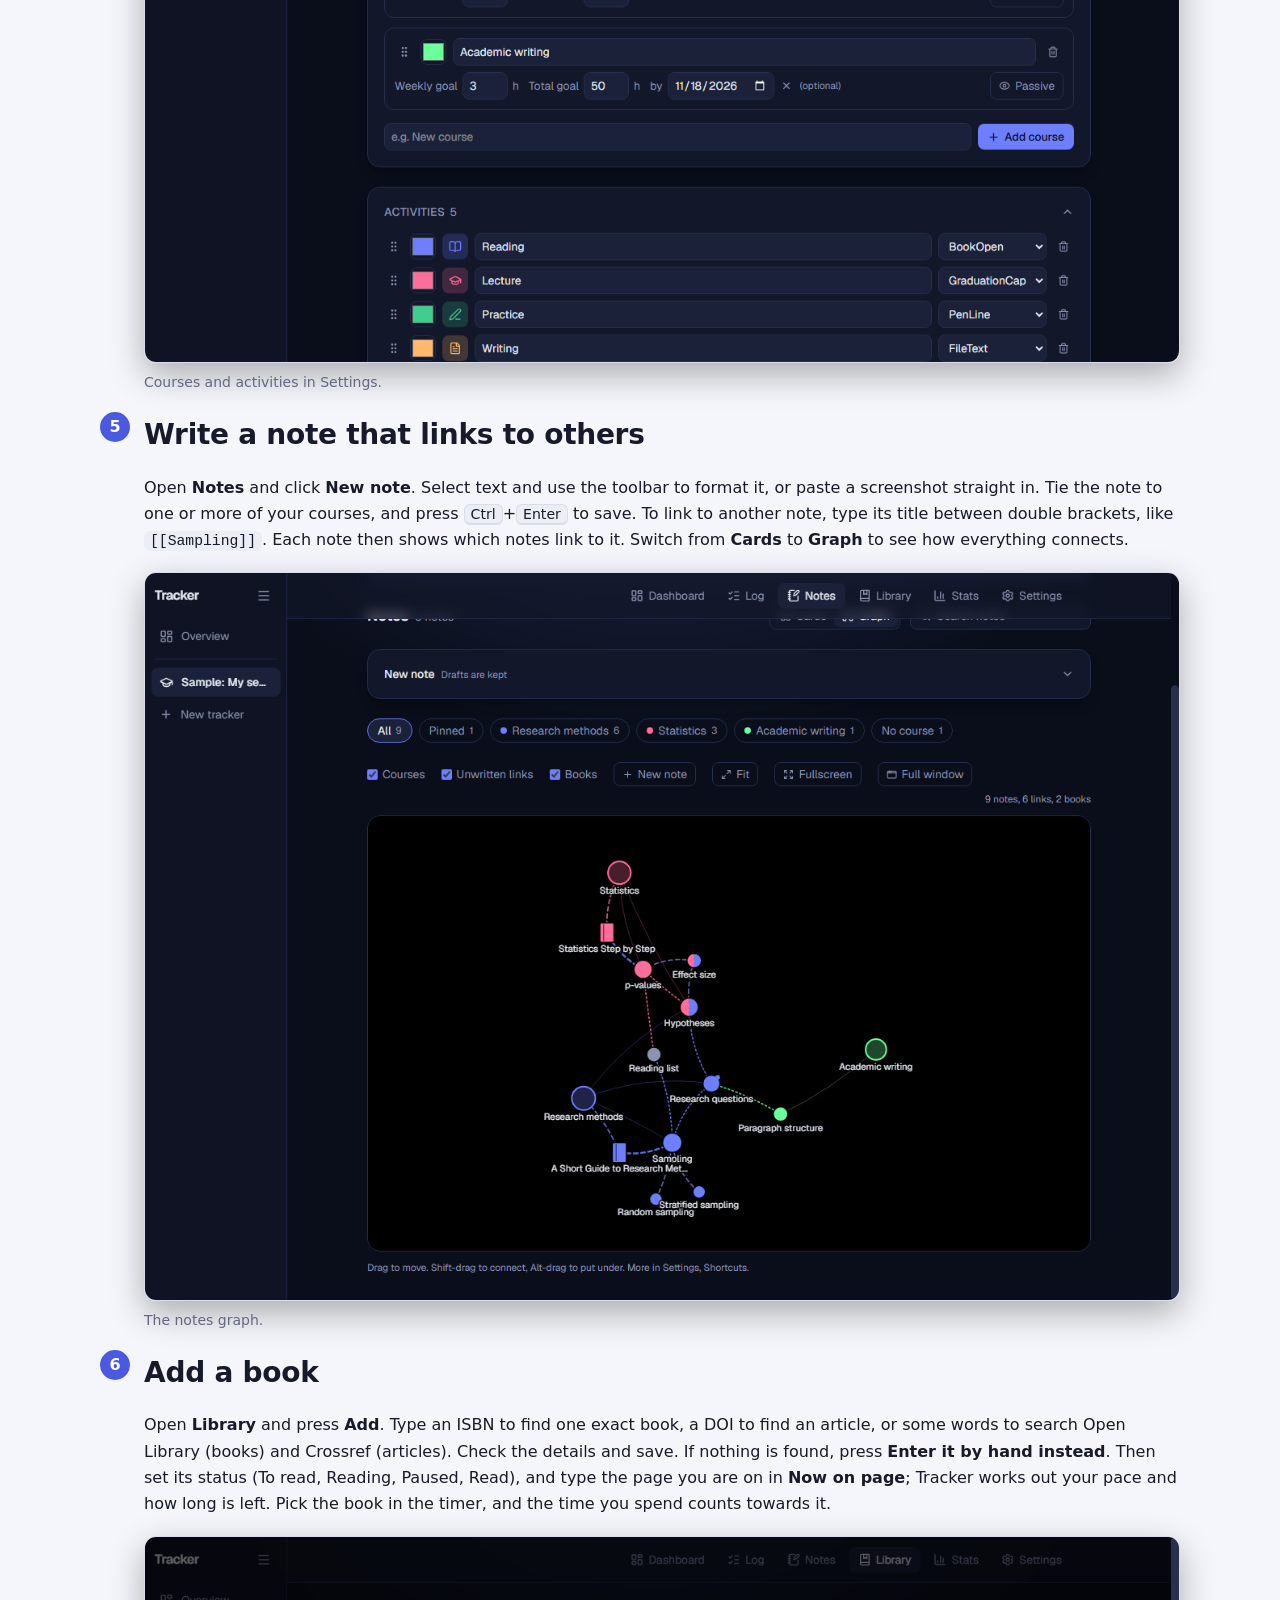
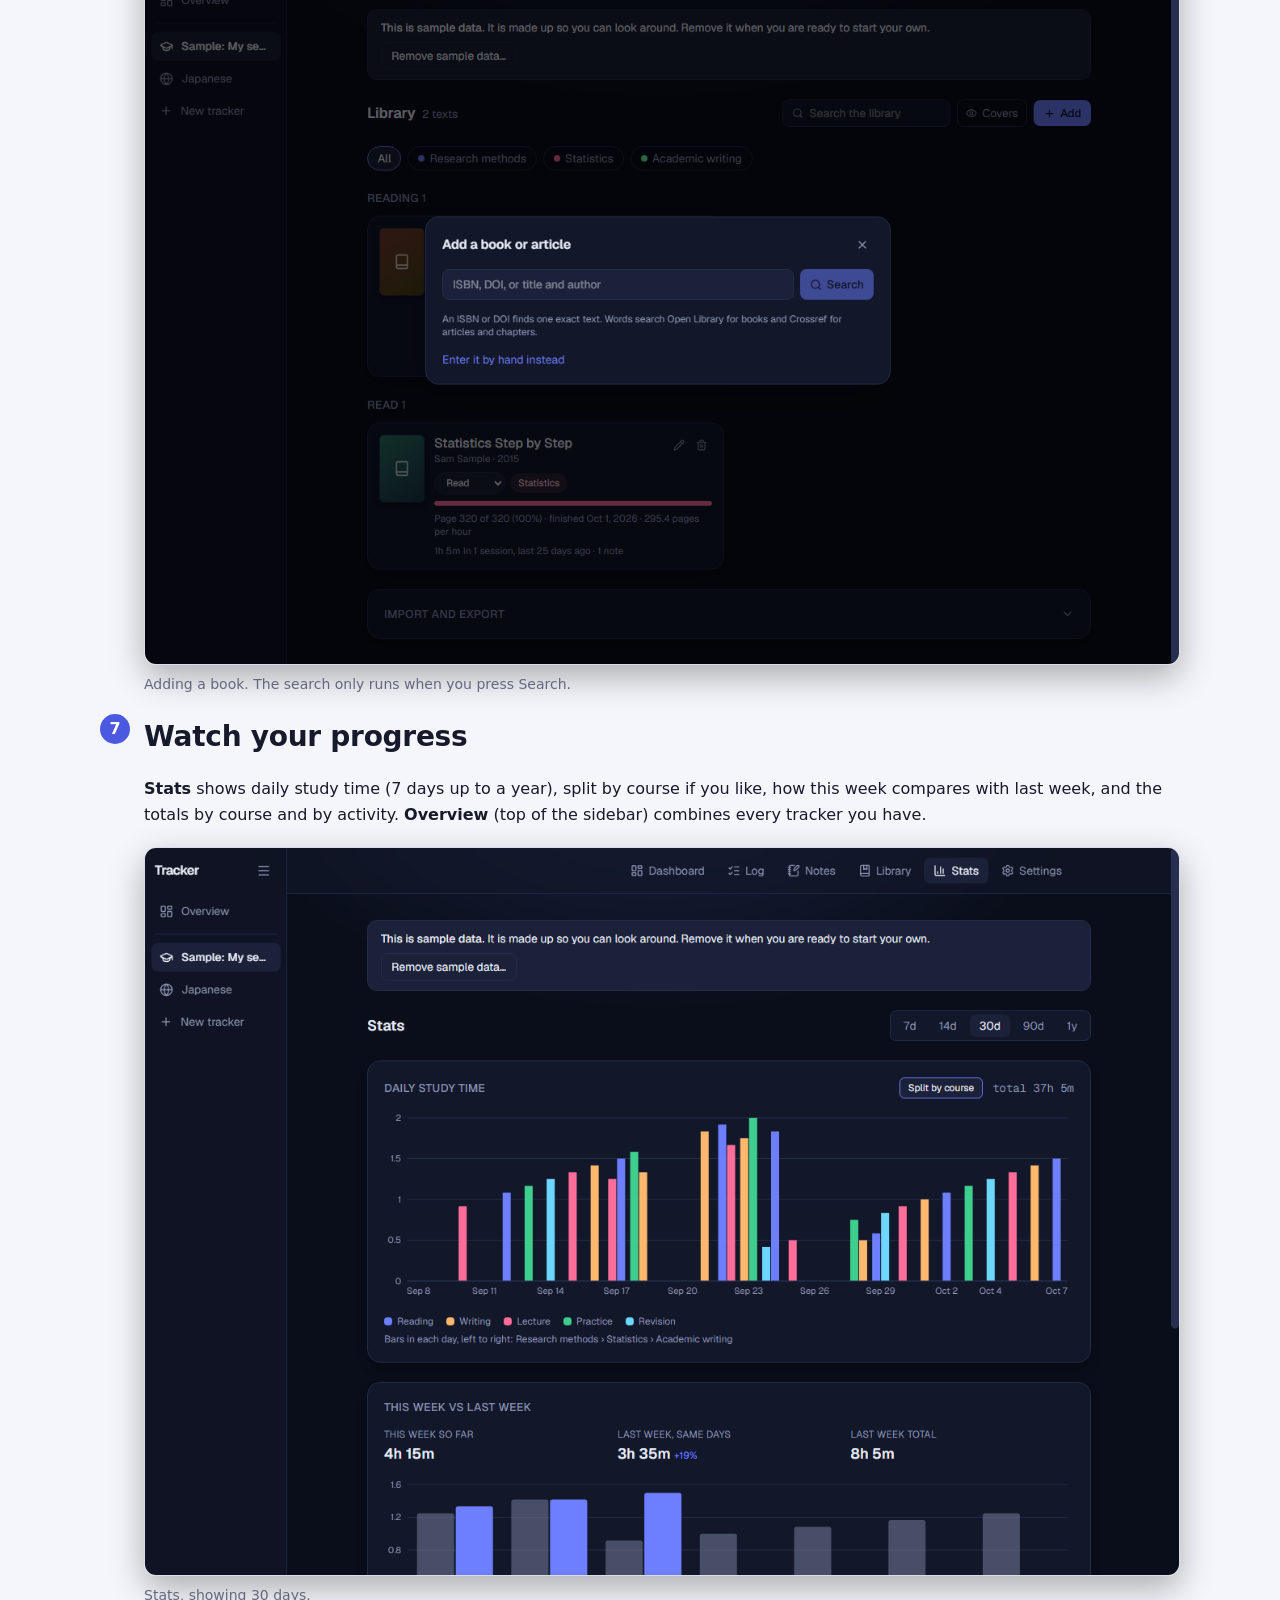
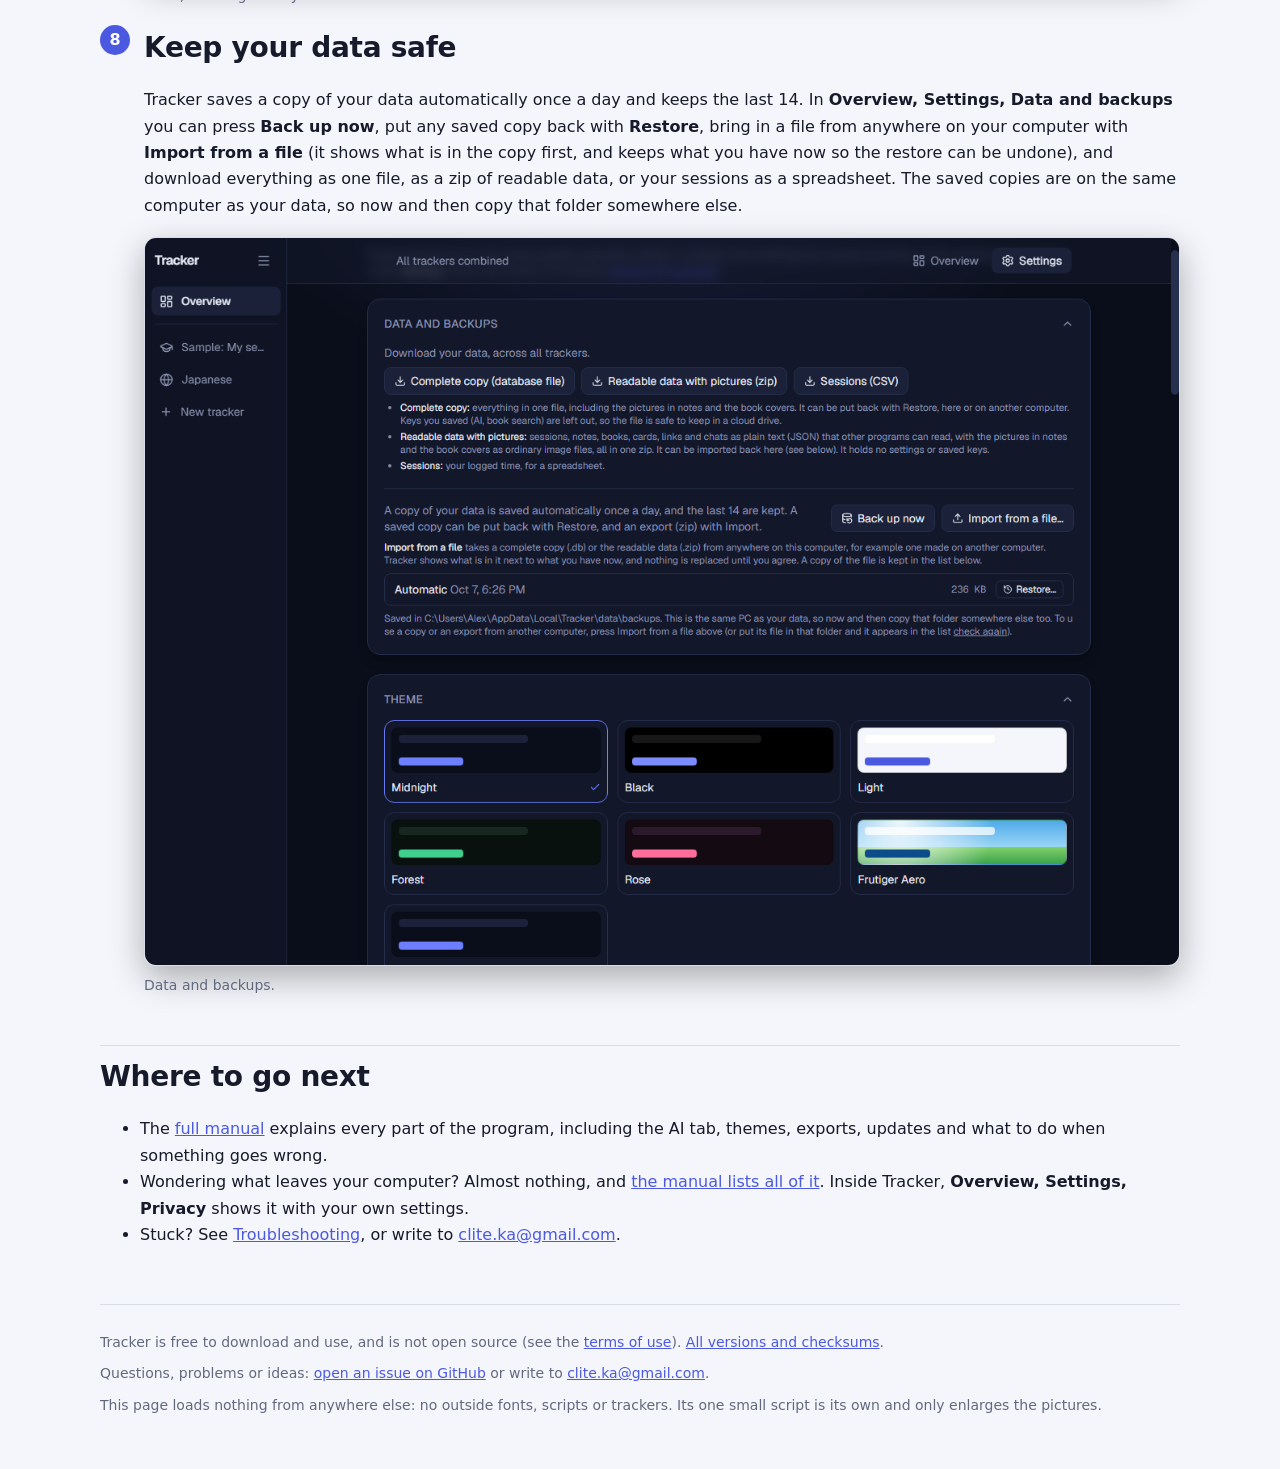
==== commit 0974a45a: "Update the site" ====
--- a/docs/guide.html
+++ b/docs/guide.html
@@ -29,9 +29,10 @@
     <ol class="steps">
       <li class="step" id="install">
         <h2 style="margin-top:0;border-top:0;padding-top:0">Install it</h2>
-        <p><a class="button" href="https://github.com/cliteka-cell/tracker-releases/releases/latest/download/Tracker-Setup.exe">Download for Windows</a></p>
+        <p><a class="button" href="https://github.com/cliteka-cell/tracker-releases/releases/latest/download/Tracker-Setup.exe">Download for Windows</a> <a class="button" href="https://github.com/cliteka-cell/tracker-releases/releases/latest/download/Tracker-Mac.dmg">Download for Mac</a></p>
         <p>Open the file you downloaded. If Windows says &ldquo;Windows protected your PC&rdquo;, choose <strong>More info</strong> and then <strong>Run anyway</strong> (the program is not signed with a paid certificate). Click Next and Install; it needs no administrator rights. When it finishes, Tracker opens in your web browser, and a small Tracker icon appears near the clock. Click that icon to open Tracker again later; right-click it to quit.</p>
-        <p>You can also start it from the Start menu. Tracker only answers to your own computer: nobody else can open it, and it cannot be opened from a phone.</p>
+        <p>On a Mac, open the disk image and drag Tracker onto the Applications folder. The first time, macOS asks you to allow it once (<a href="manual.html#mac">how</a>); then Tracker opens in your browser and a small clock icon appears in the menu bar at the top right. Click it to open Tracker; Control-click it to quit.</p>
+        <p>You can also start it from the Start menu (on a Mac, from the Applications folder). Tracker only answers to your own computer: nobody else can open it, and it cannot be opened from a phone.</p>
       </li>
 
       <li class="step" id="first-start">
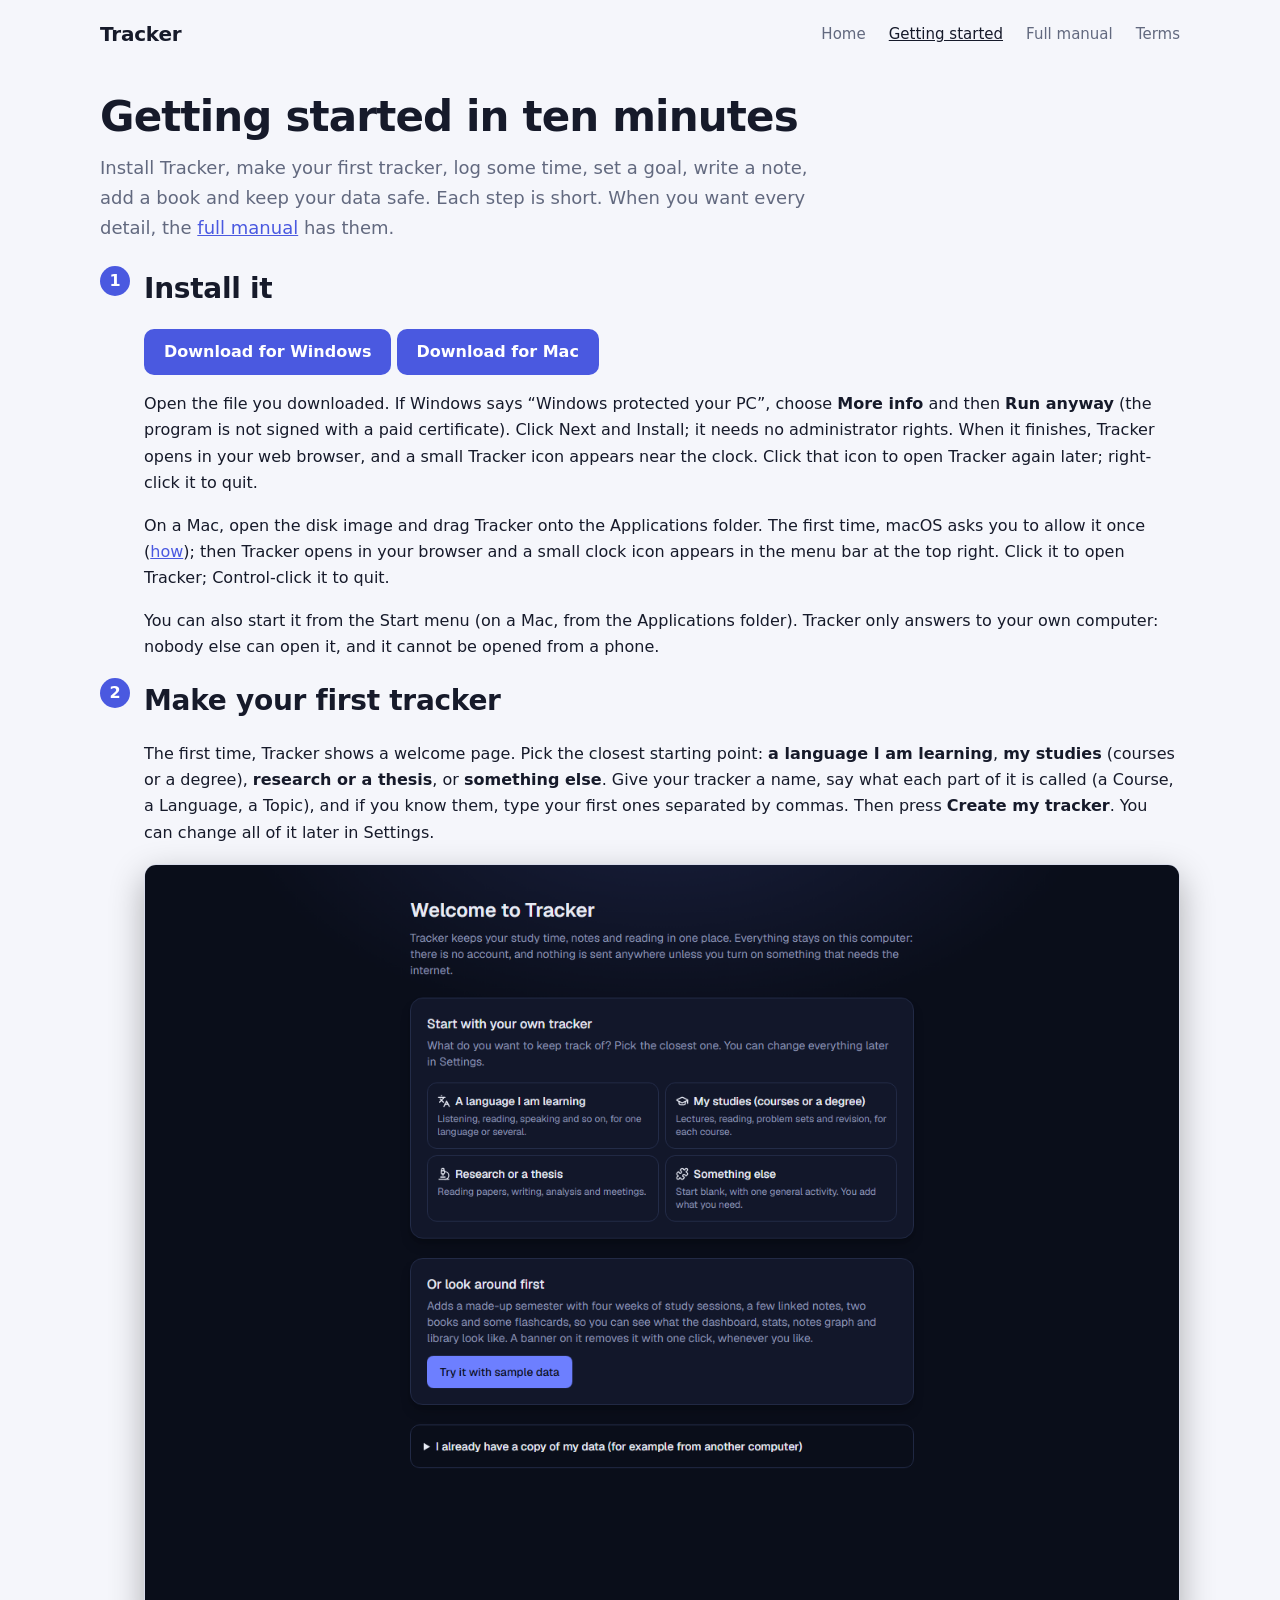
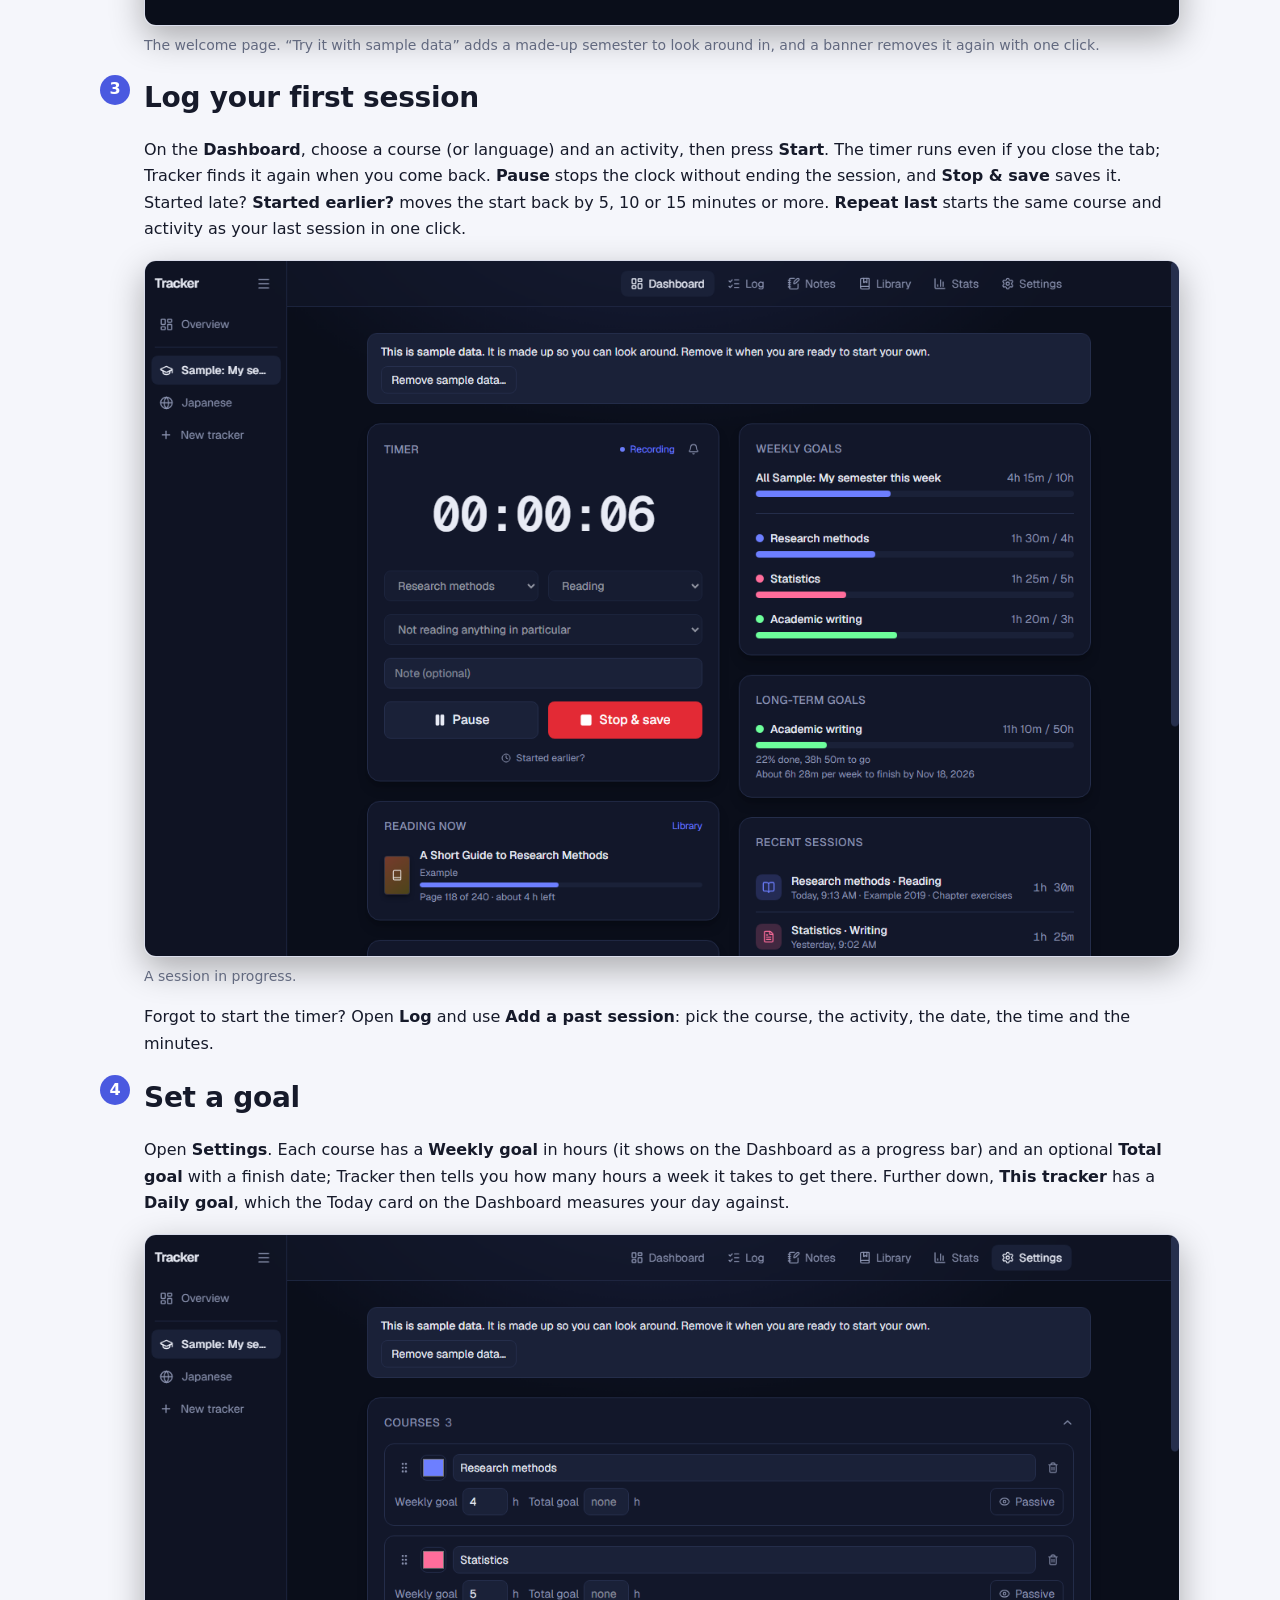
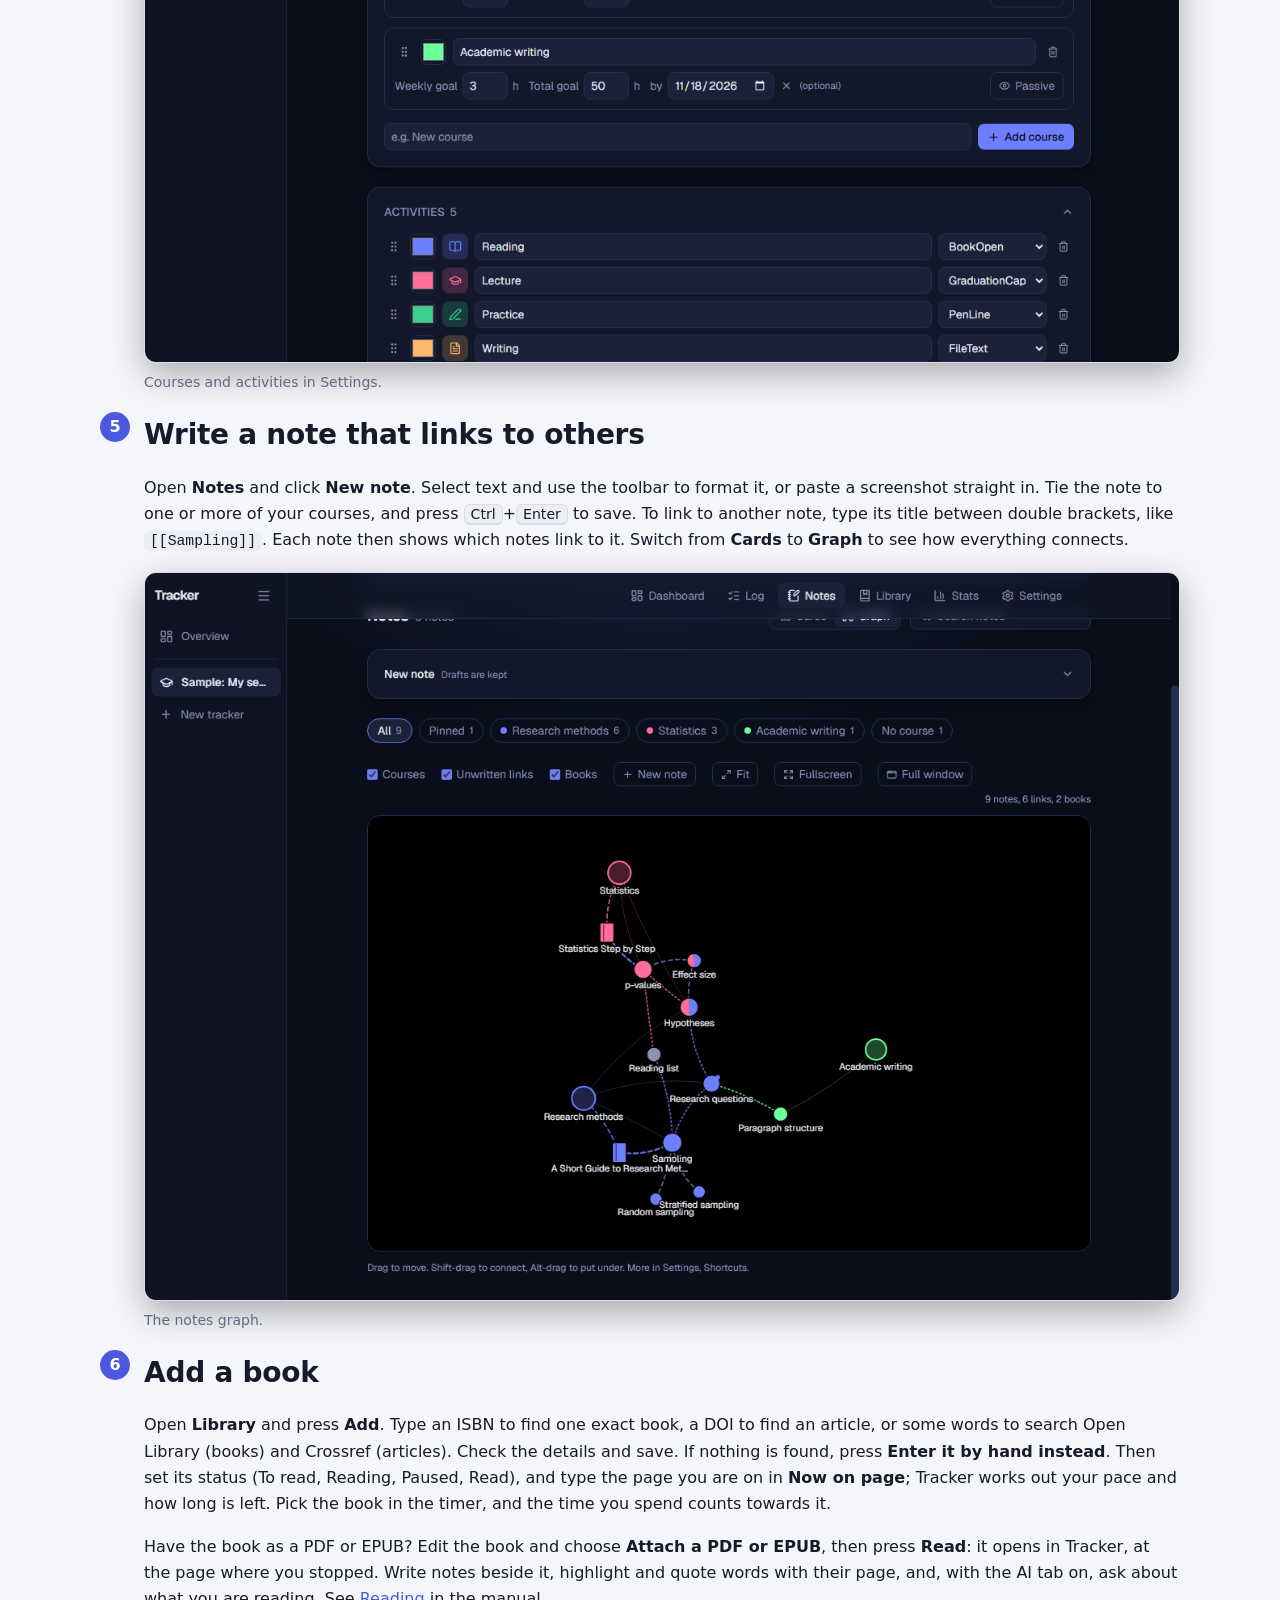
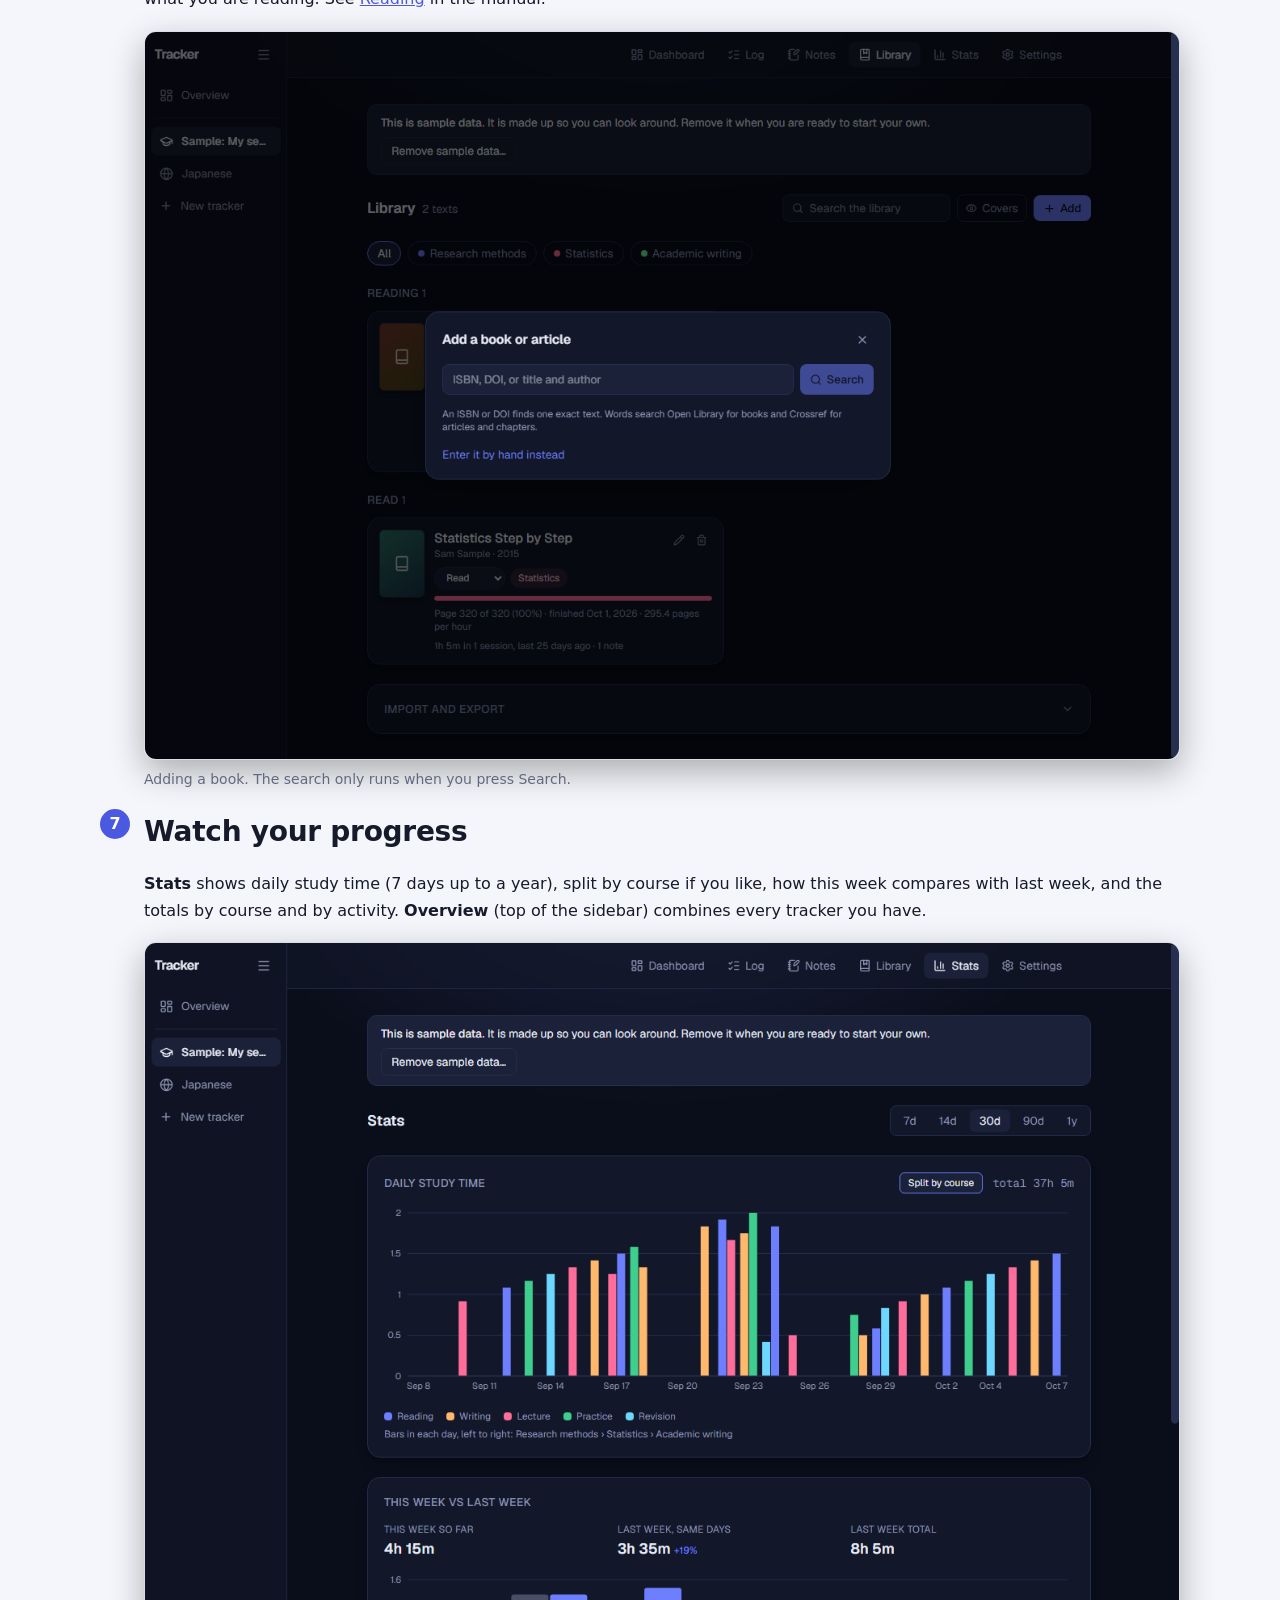
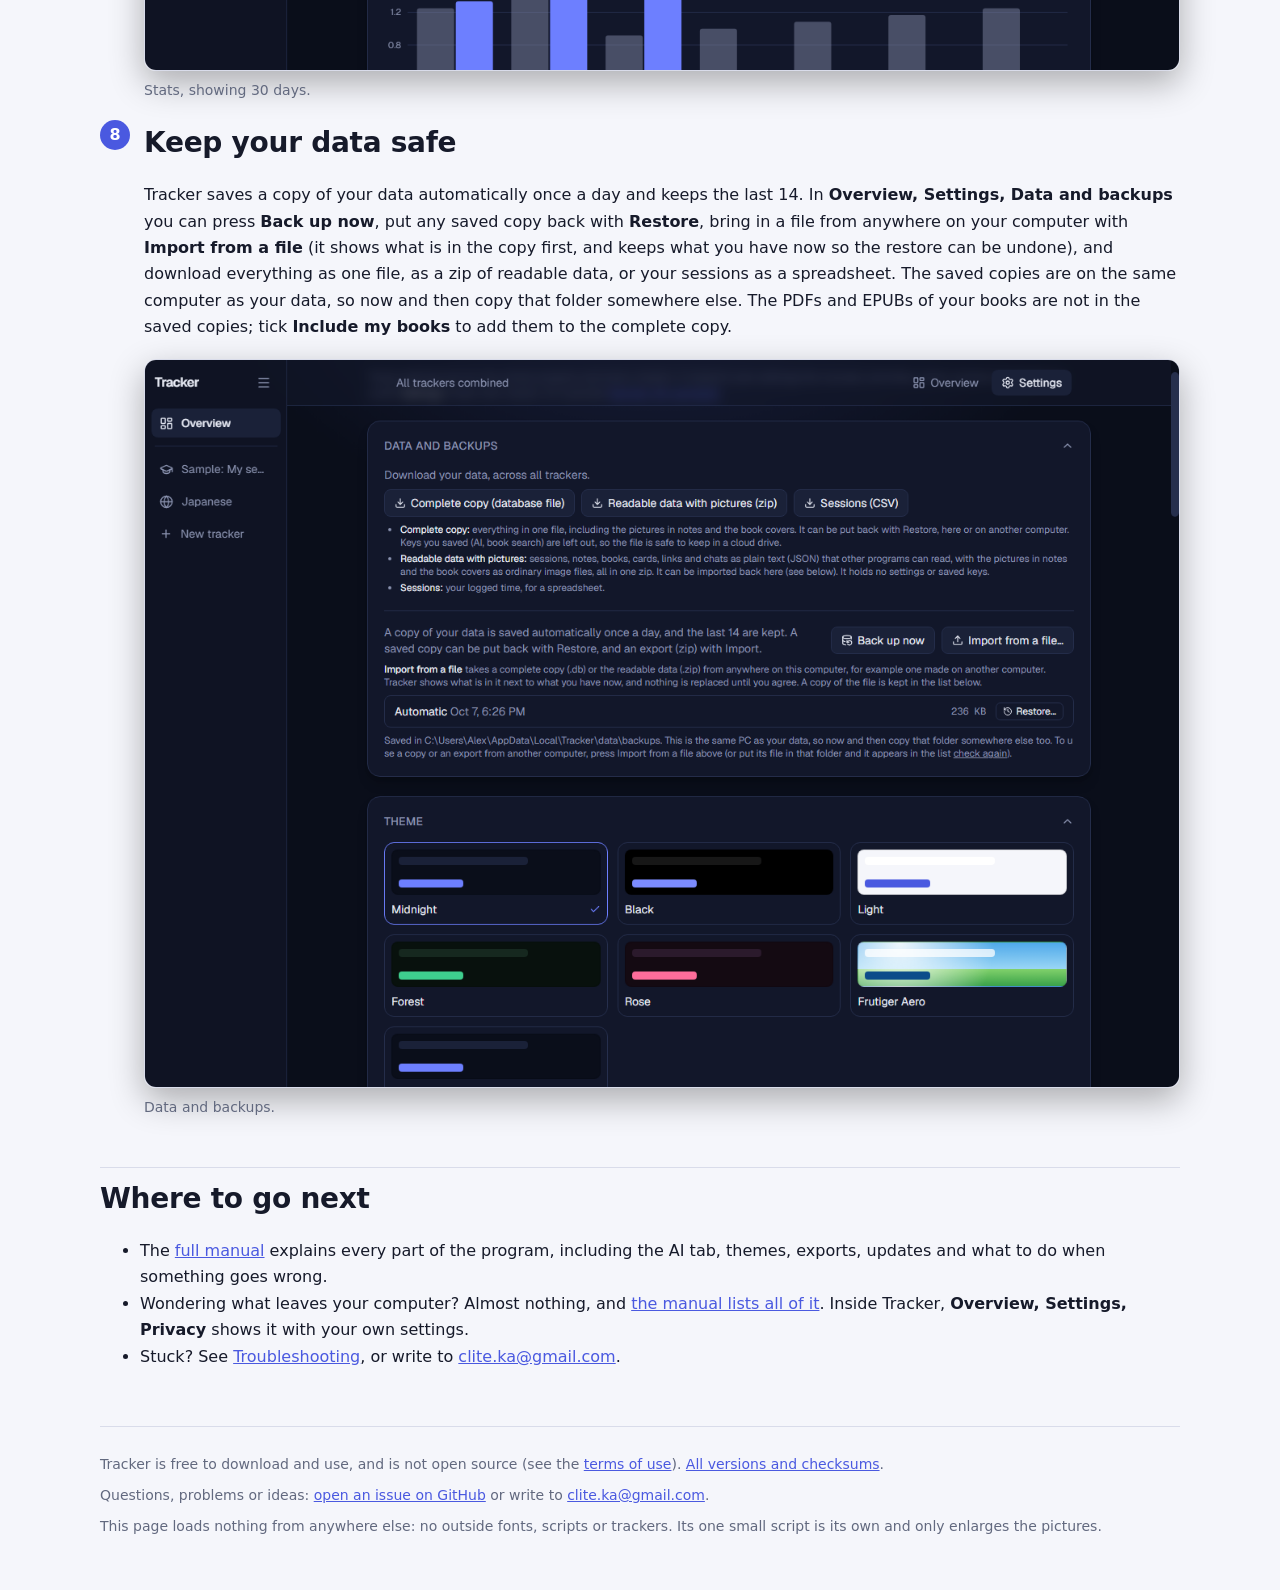
==== commit 4647f994: "Update the site" ====
--- a/docs/guide.html
+++ b/docs/guide.html
@@ -63,6 +63,7 @@
       <li class="step" id="library">
         <h2 style="margin-top:0;border-top:0;padding-top:0">Add a book</h2>
         <p>Open <strong>Library</strong> and press <strong>Add</strong>. Type an ISBN to find one exact book, a DOI to find an article, or some words to search Open Library (books) and Crossref (articles). Check the details and save. If nothing is found, press <strong>Enter it by hand instead</strong>. Then set its status (To read, Reading, Paused, Read), and type the page you are on in <strong>Now on page</strong>; Tracker works out your pace and how long is left. Pick the book in the timer, and the time you spend counts towards it.</p>
+        <p>Have the book as a PDF or EPUB? Edit the book and choose <strong>Attach a PDF or EPUB</strong>, then press <strong>Read</strong>: it opens in Tracker, at the page where you stopped. Write notes beside it, highlight and quote words with their page, and, with the AI tab on, ask about what you are reading. See <a href="manual.html#reading">Reading</a> in the manual.</p>
         <figure class="shot"><a class="zoom" href="img/library-add.png"><img src="img/library-add.png" width="1280" height="900" alt="The Add a book or article window over the library, with a search box for an ISBN, a DOI or words, and a link to enter the details by hand." loading="lazy"></a><figcaption>Adding a book. The search only runs when you press Search.</figcaption></figure>
       </li>
 
@@ -74,7 +75,7 @@
 
       <li class="step" id="safe">
         <h2 style="margin-top:0;border-top:0;padding-top:0">Keep your data safe</h2>
-        <p>Tracker saves a copy of your data automatically once a day and keeps the last 14. In <strong>Overview, Settings, Data and backups</strong> you can press <strong>Back up now</strong>, put any saved copy back with <strong>Restore</strong>, bring in a file from anywhere on your computer with <strong>Import from a file</strong> (it shows what is in the copy first, and keeps what you have now so the restore can be undone), and download everything as one file, as a zip of readable data, or your sessions as a spreadsheet. The saved copies are on the same computer as your data, so now and then copy that folder somewhere else.</p>
+        <p>Tracker saves a copy of your data automatically once a day and keeps the last 14. In <strong>Overview, Settings, Data and backups</strong> you can press <strong>Back up now</strong>, put any saved copy back with <strong>Restore</strong>, bring in a file from anywhere on your computer with <strong>Import from a file</strong> (it shows what is in the copy first, and keeps what you have now so the restore can be undone), and download everything as one file, as a zip of readable data, or your sessions as a spreadsheet. The saved copies are on the same computer as your data, so now and then copy that folder somewhere else. The PDFs and EPUBs of your books are not in the saved copies; tick <strong>Include my books</strong> to add them to the complete copy.</p>
         <figure class="shot"><a class="zoom" href="img/settings-data.png"><img src="img/settings-data.png" width="1280" height="900" alt="The Data and backups part of settings: three download buttons, Back up now and Import from a file buttons and the list of saved copies, each with a Restore button." loading="lazy"></a><figcaption>Data and backups.</figcaption></figure>
       </li>
     </ol>
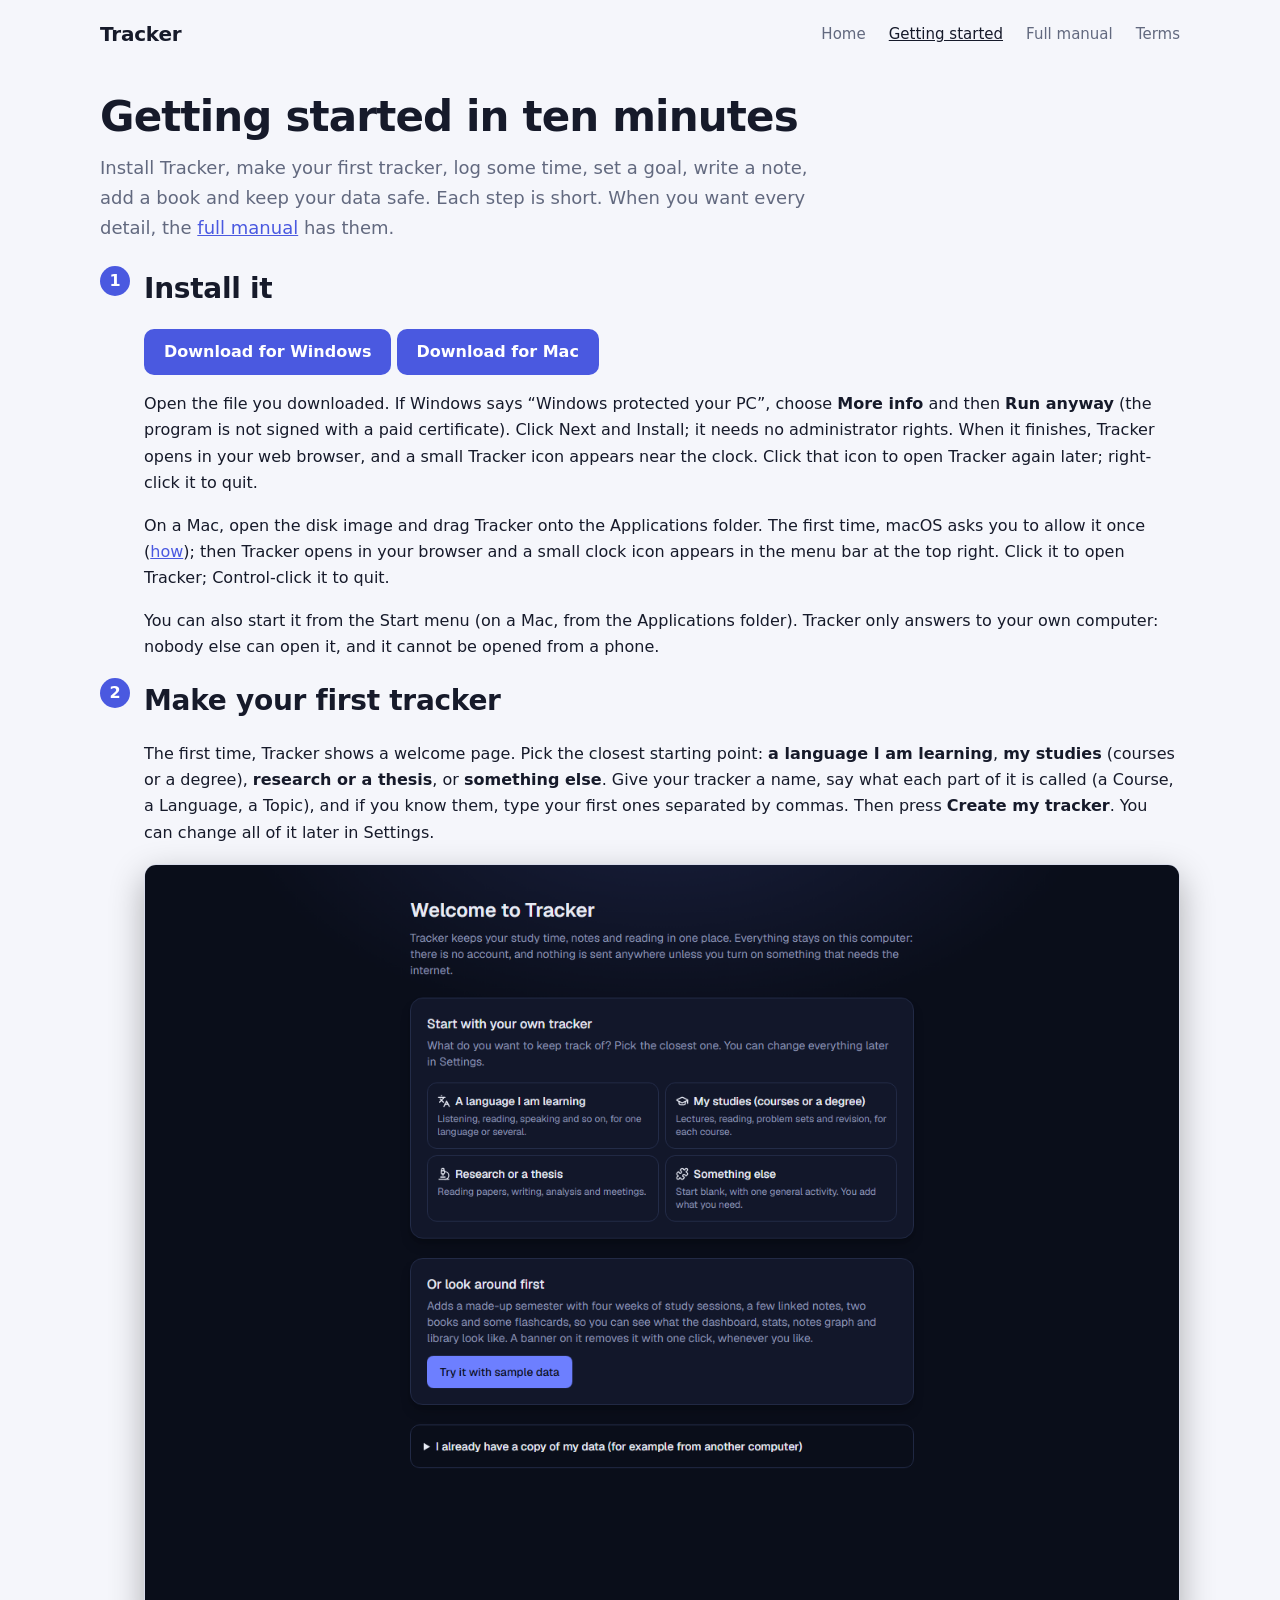
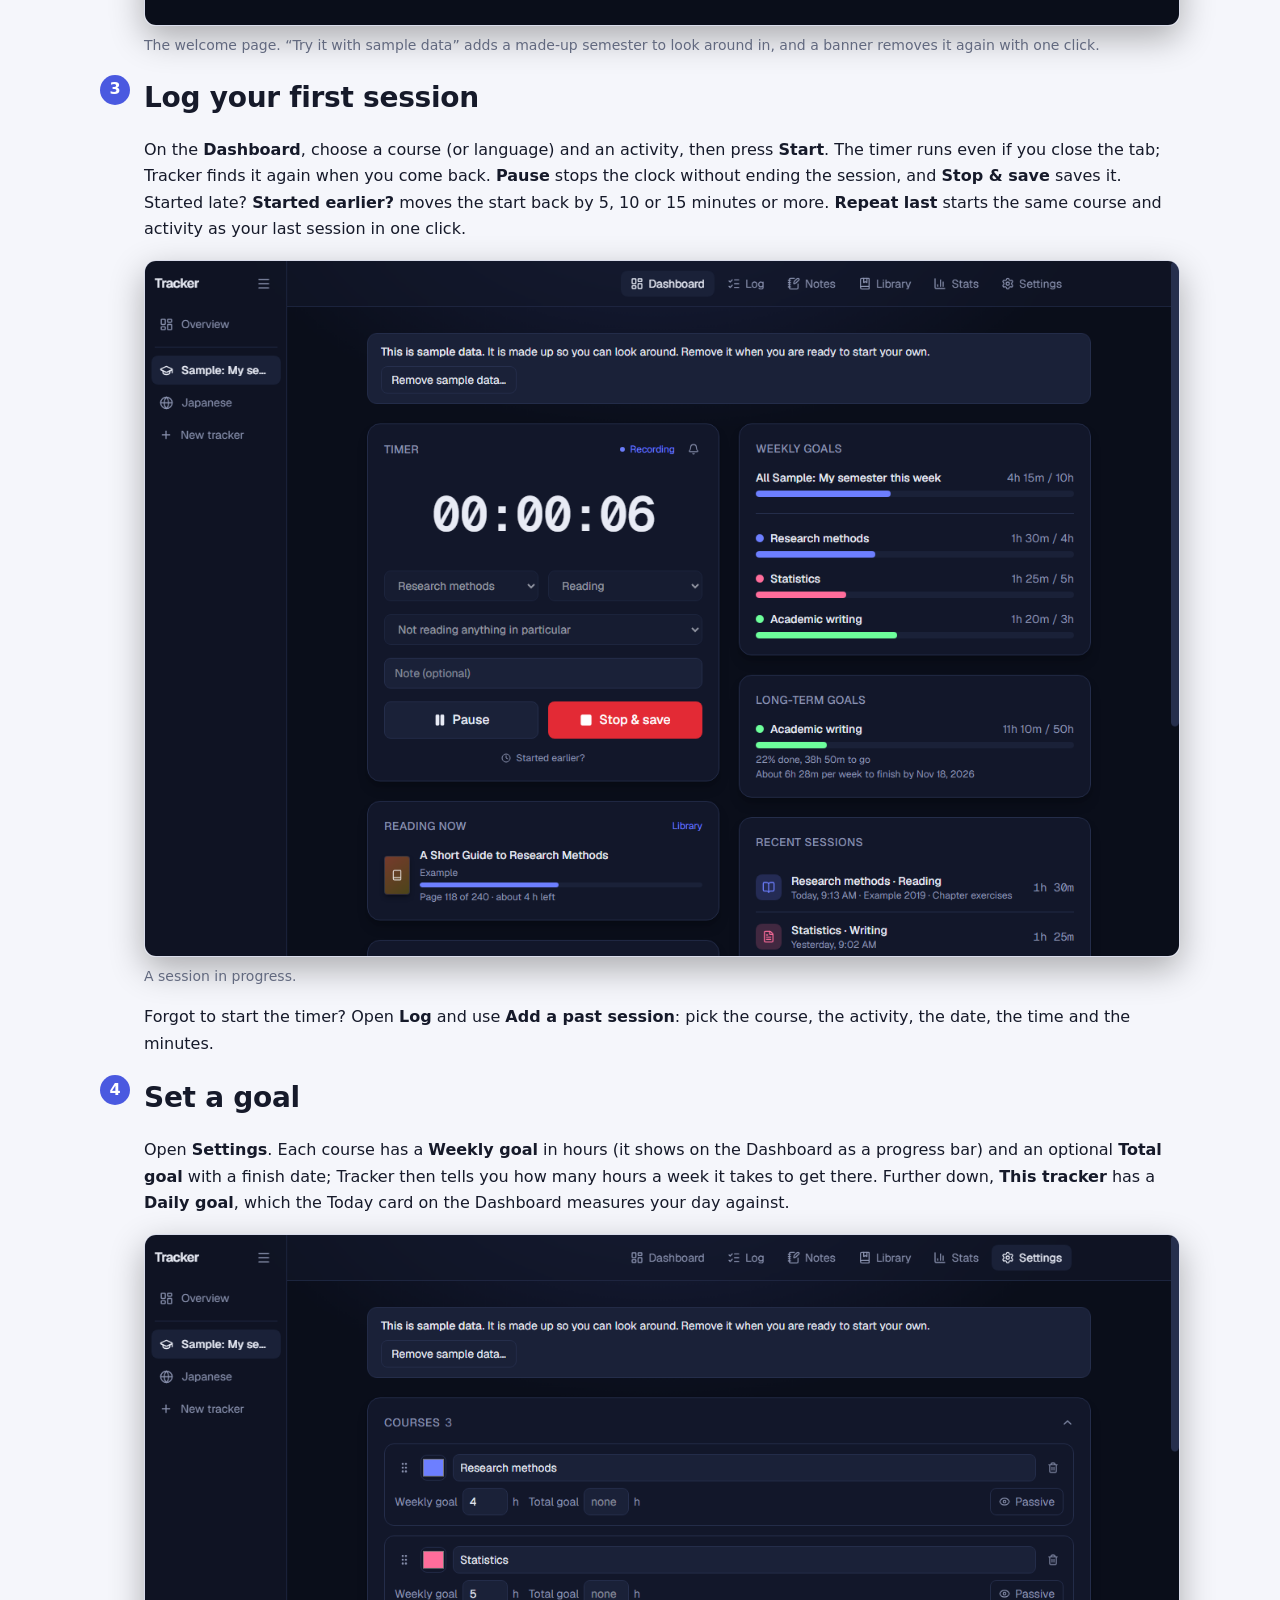
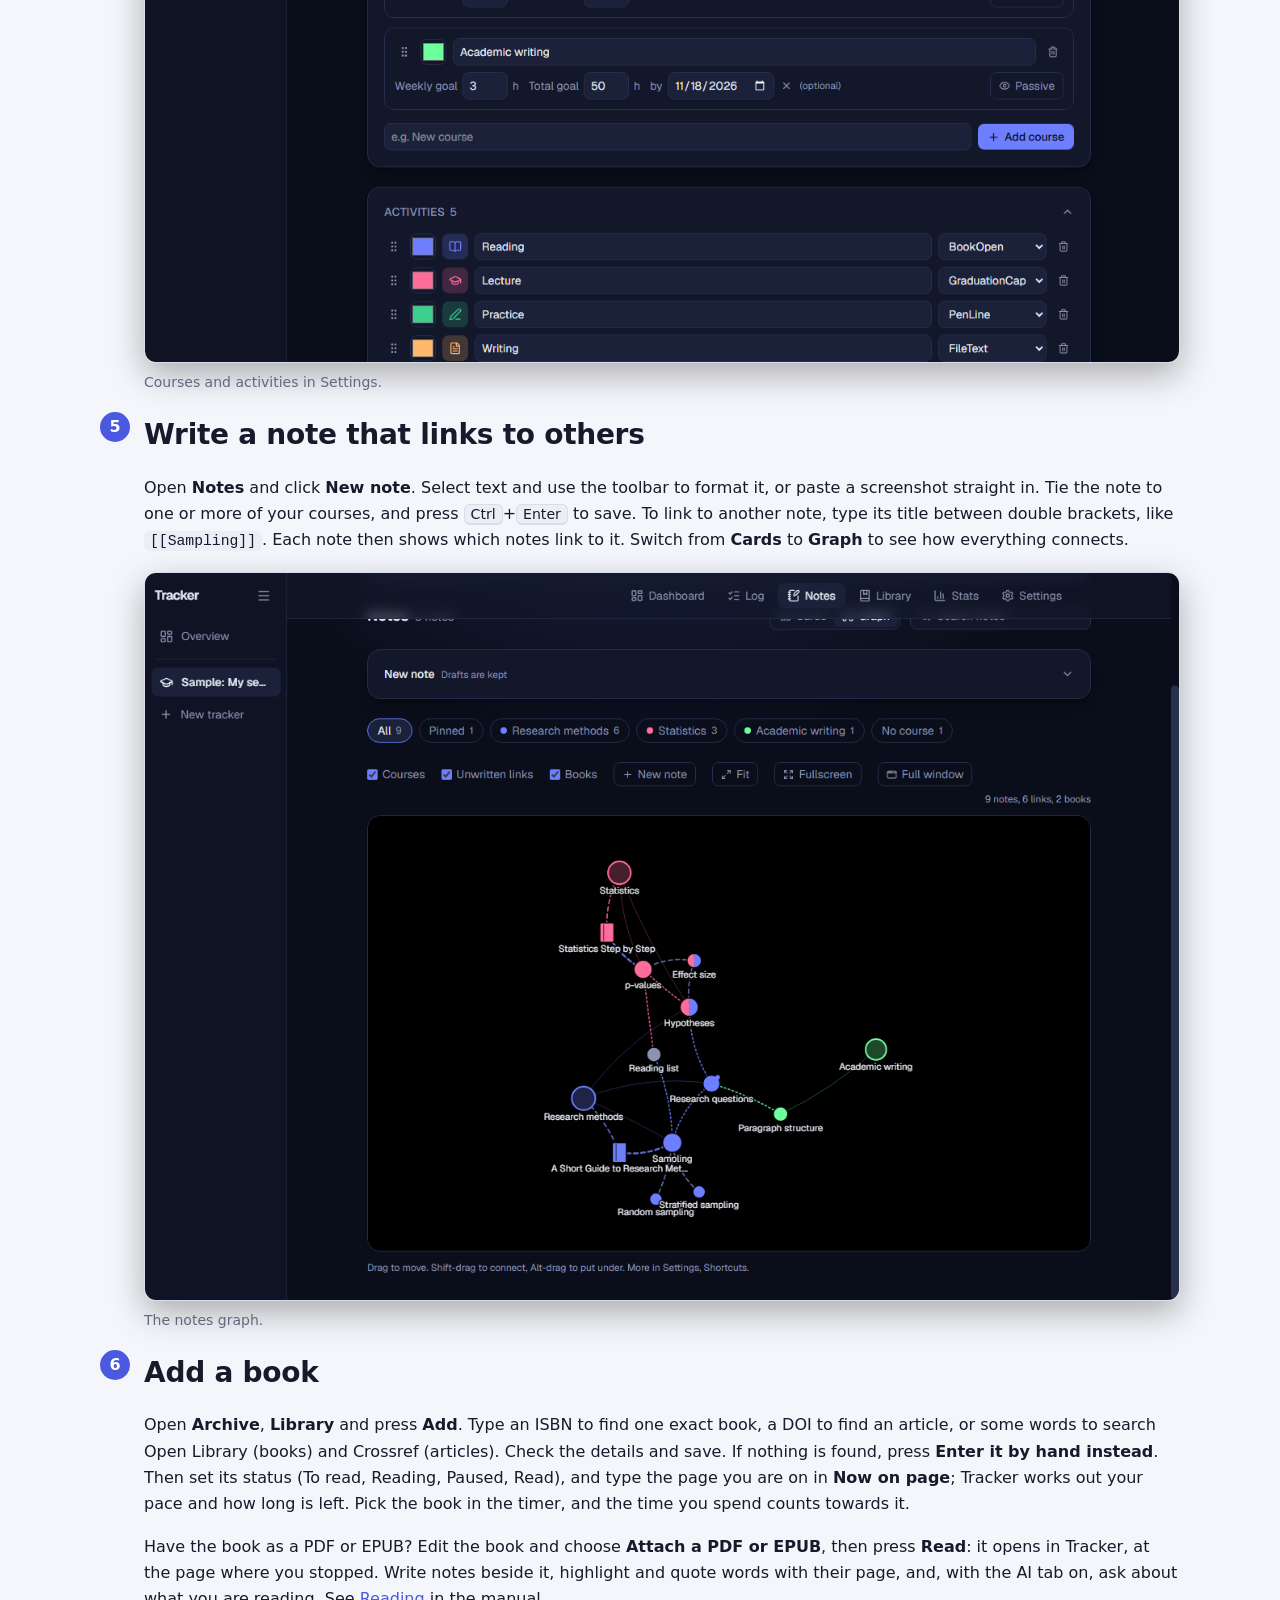
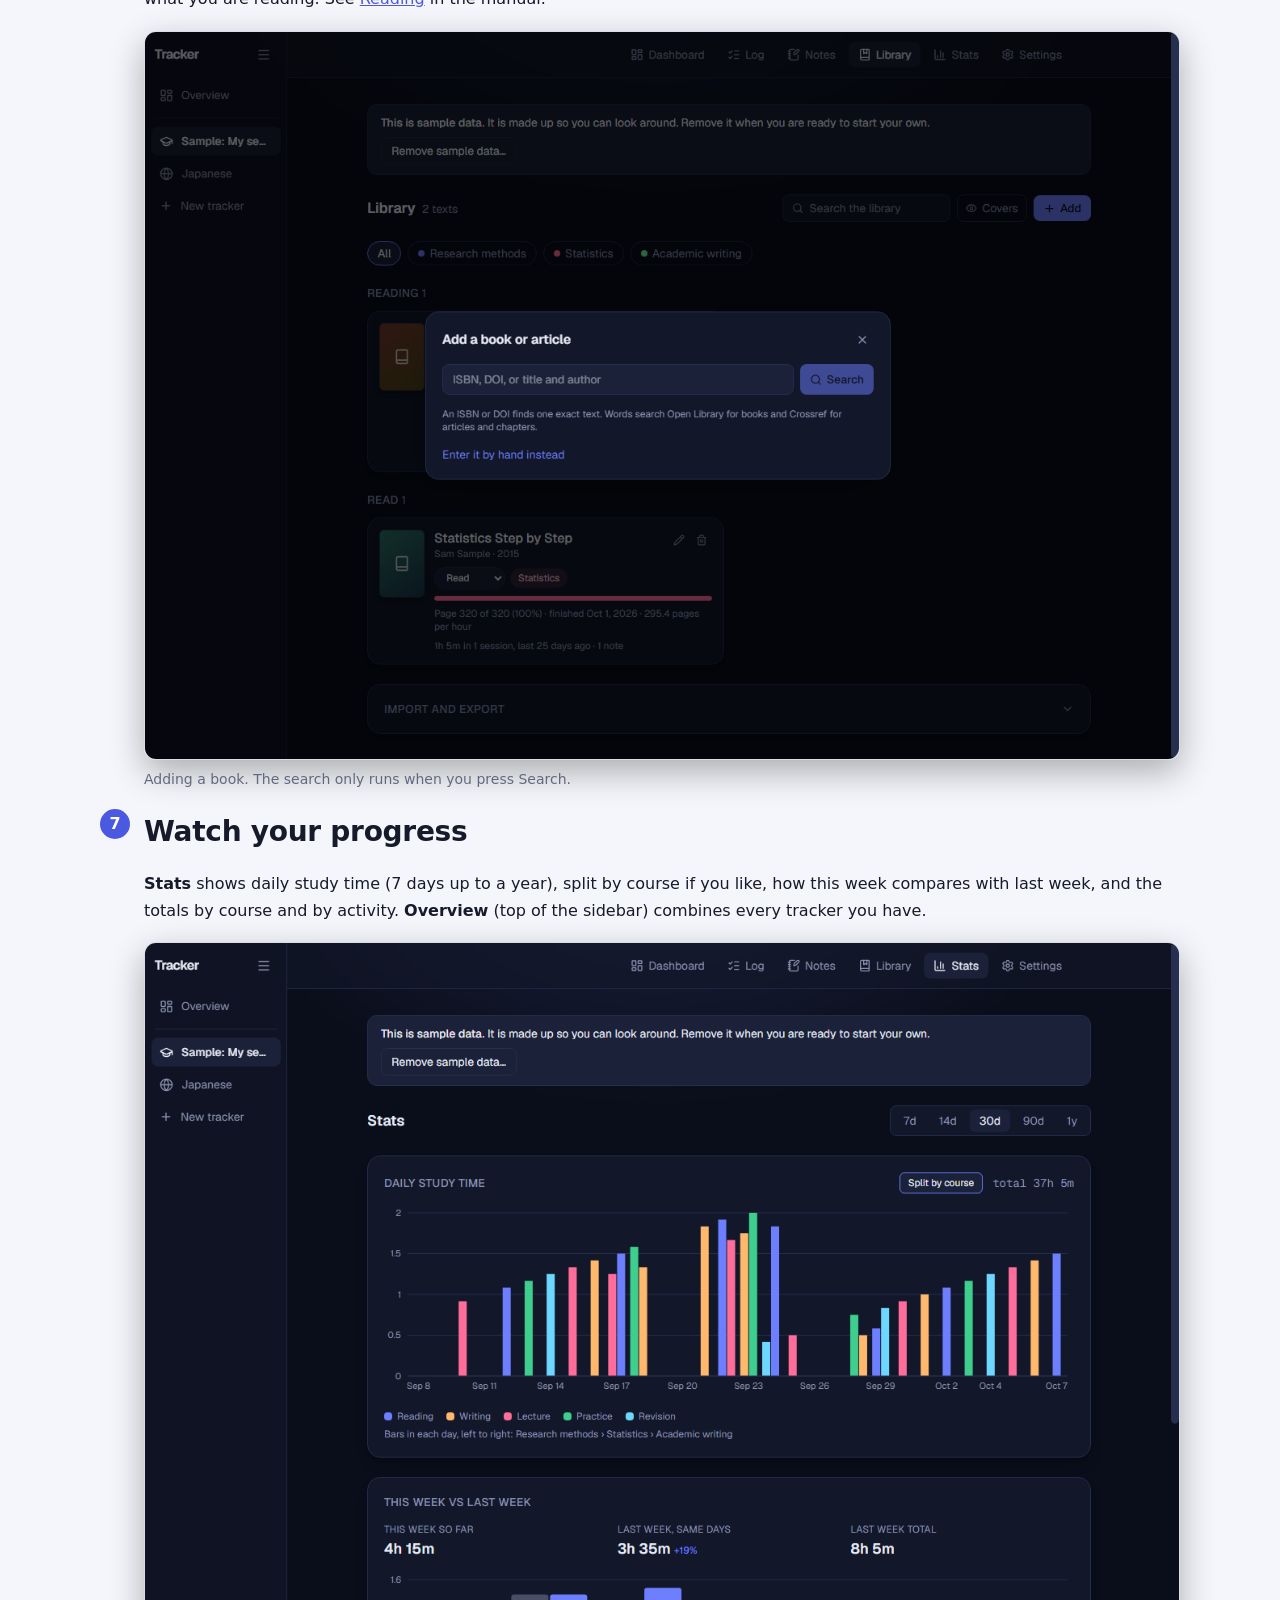
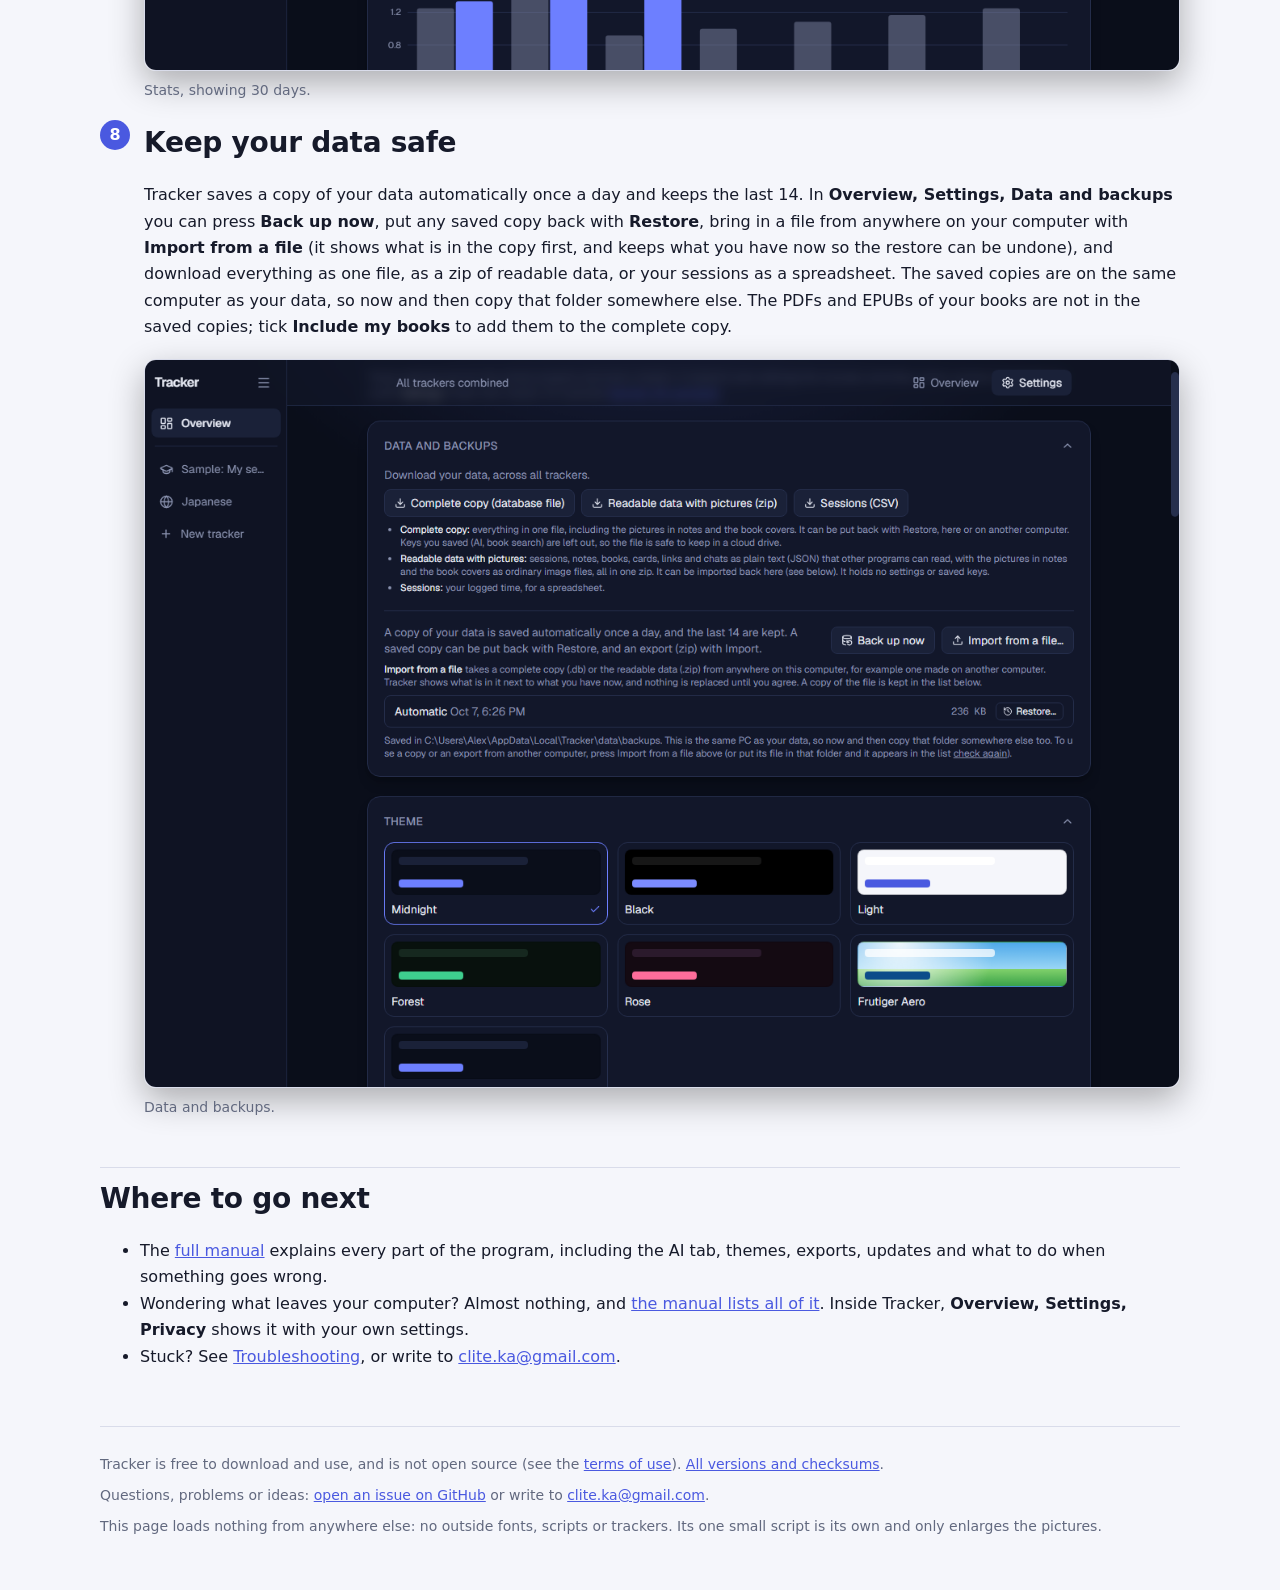
==== commit 0405d055: "Update the site" ====
--- a/docs/guide.html
+++ b/docs/guide.html
@@ -62,7 +62,7 @@
 
       <li class="step" id="library">
         <h2 style="margin-top:0;border-top:0;padding-top:0">Add a book</h2>
-        <p>Open <strong>Library</strong> and press <strong>Add</strong>. Type an ISBN to find one exact book, a DOI to find an article, or some words to search Open Library (books) and Crossref (articles). Check the details and save. If nothing is found, press <strong>Enter it by hand instead</strong>. Then set its status (To read, Reading, Paused, Read), and type the page you are on in <strong>Now on page</strong>; Tracker works out your pace and how long is left. Pick the book in the timer, and the time you spend counts towards it.</p>
+        <p>Open <strong>Archive</strong>, <strong>Library</strong> and press <strong>Add</strong>. Type an ISBN to find one exact book, a DOI to find an article, or some words to search Open Library (books) and Crossref (articles). Check the details and save. If nothing is found, press <strong>Enter it by hand instead</strong>. Then set its status (To read, Reading, Paused, Read), and type the page you are on in <strong>Now on page</strong>; Tracker works out your pace and how long is left. Pick the book in the timer, and the time you spend counts towards it.</p>
         <p>Have the book as a PDF or EPUB? Edit the book and choose <strong>Attach a PDF or EPUB</strong>, then press <strong>Read</strong>: it opens in Tracker, at the page where you stopped. Write notes beside it, highlight and quote words with their page, and, with the AI tab on, ask about what you are reading. See <a href="manual.html#reading">Reading</a> in the manual.</p>
         <figure class="shot"><a class="zoom" href="img/library-add.png"><img src="img/library-add.png" width="1280" height="900" alt="The Add a book or article window over the library, with a search box for an ISBN, a DOI or words, and a link to enter the details by hand." loading="lazy"></a><figcaption>Adding a book. The search only runs when you press Search.</figcaption></figure>
       </li>
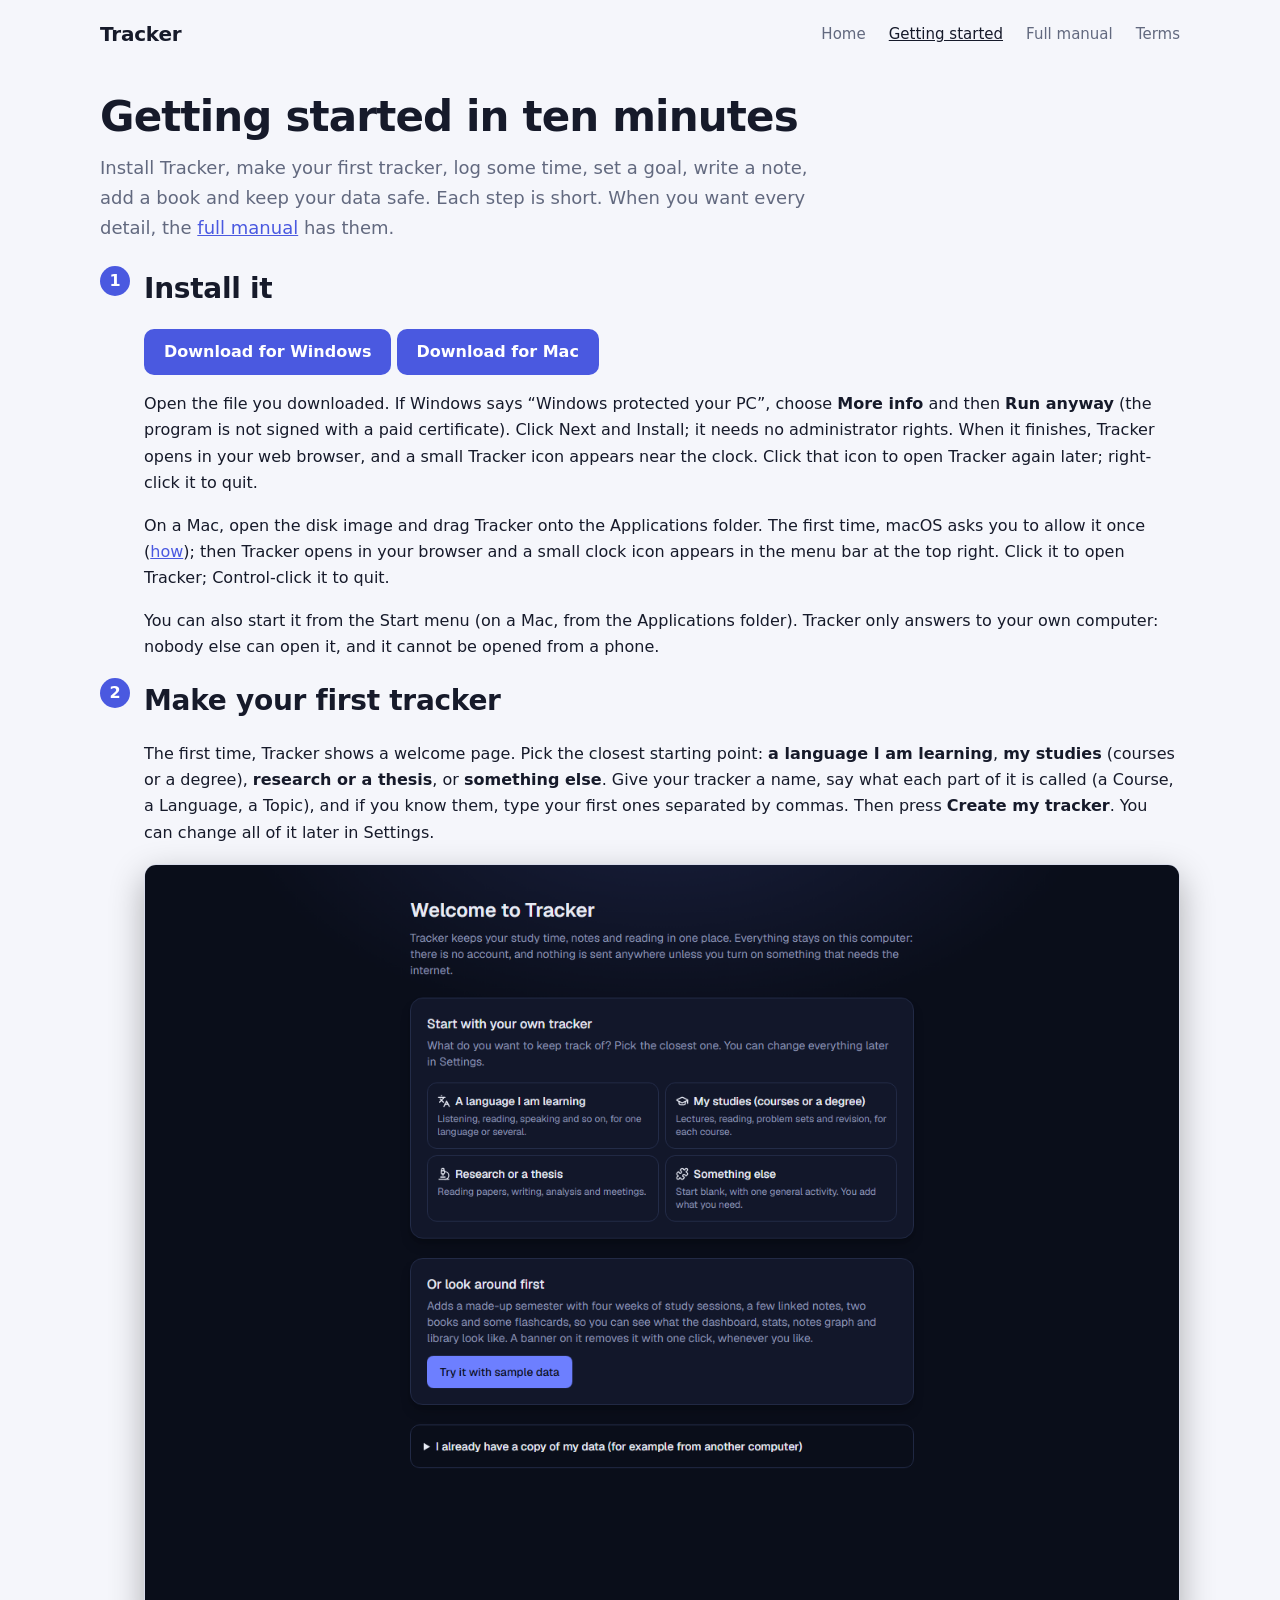
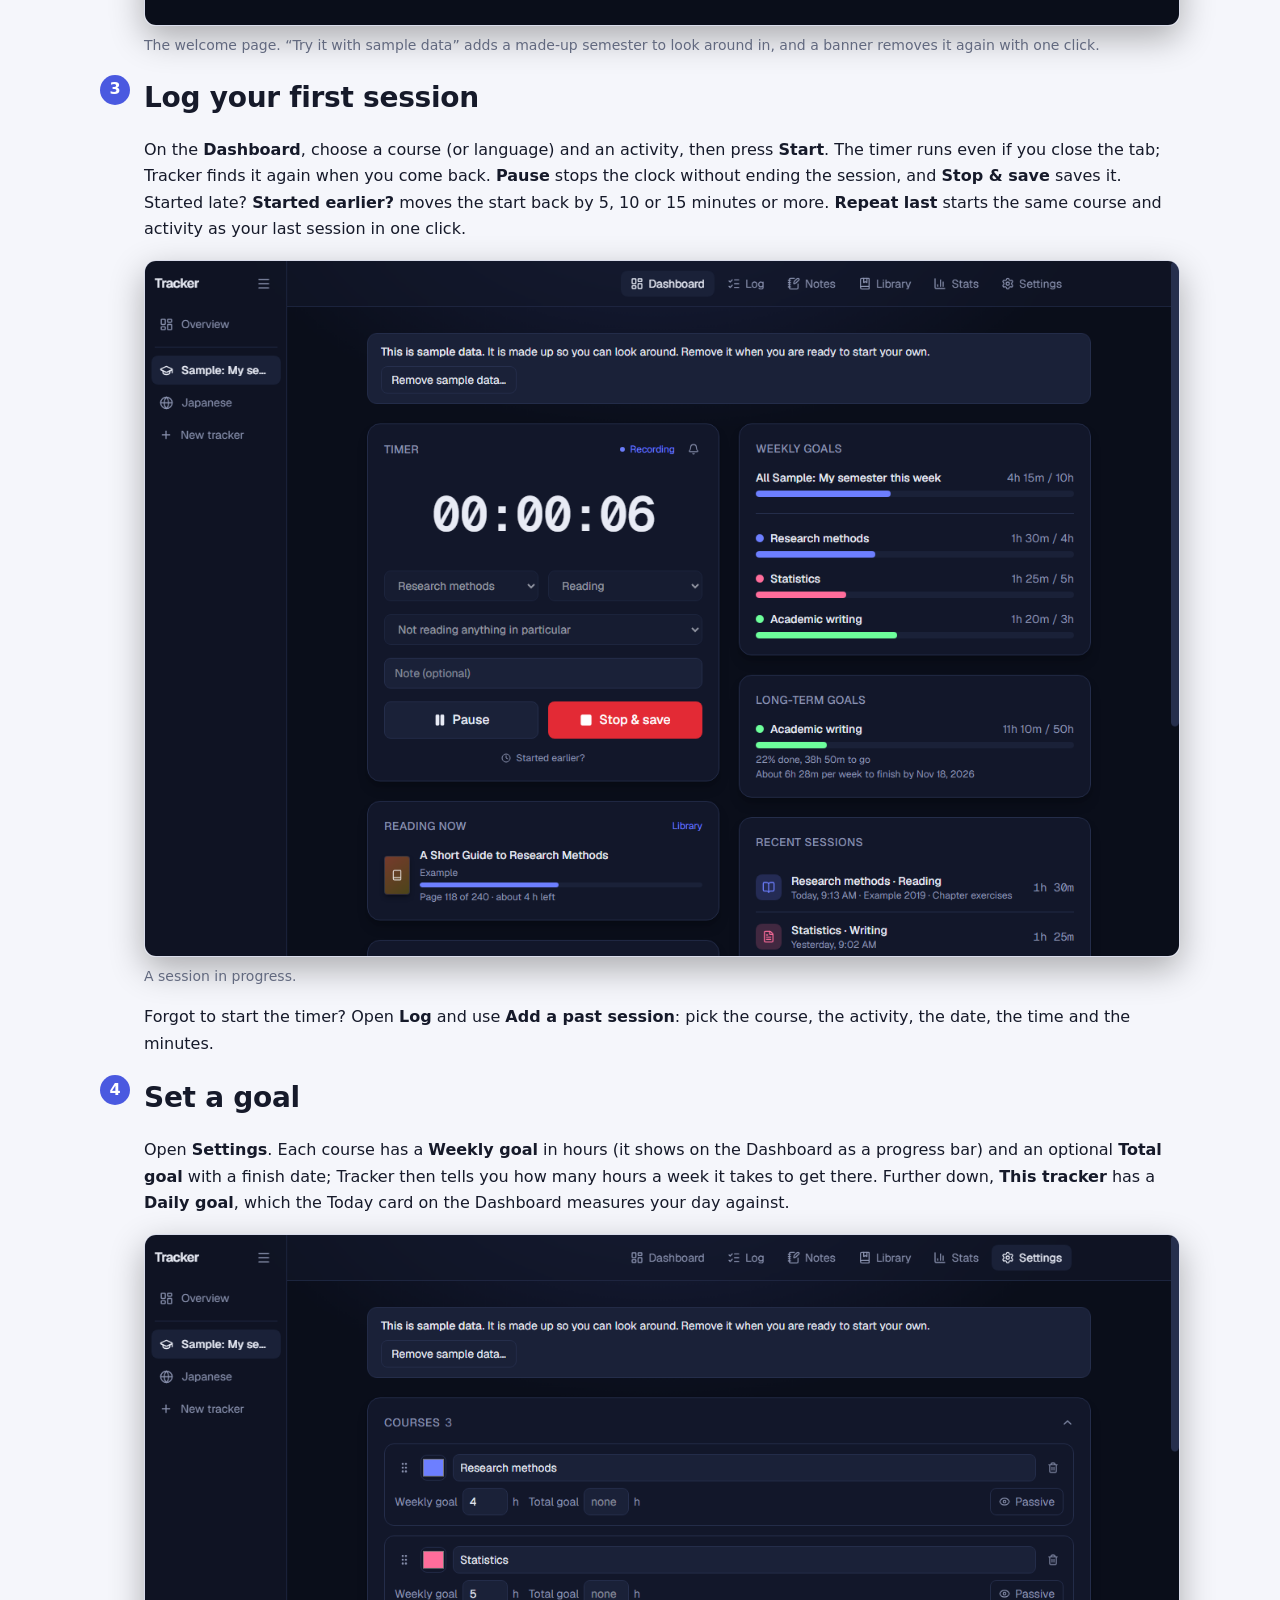
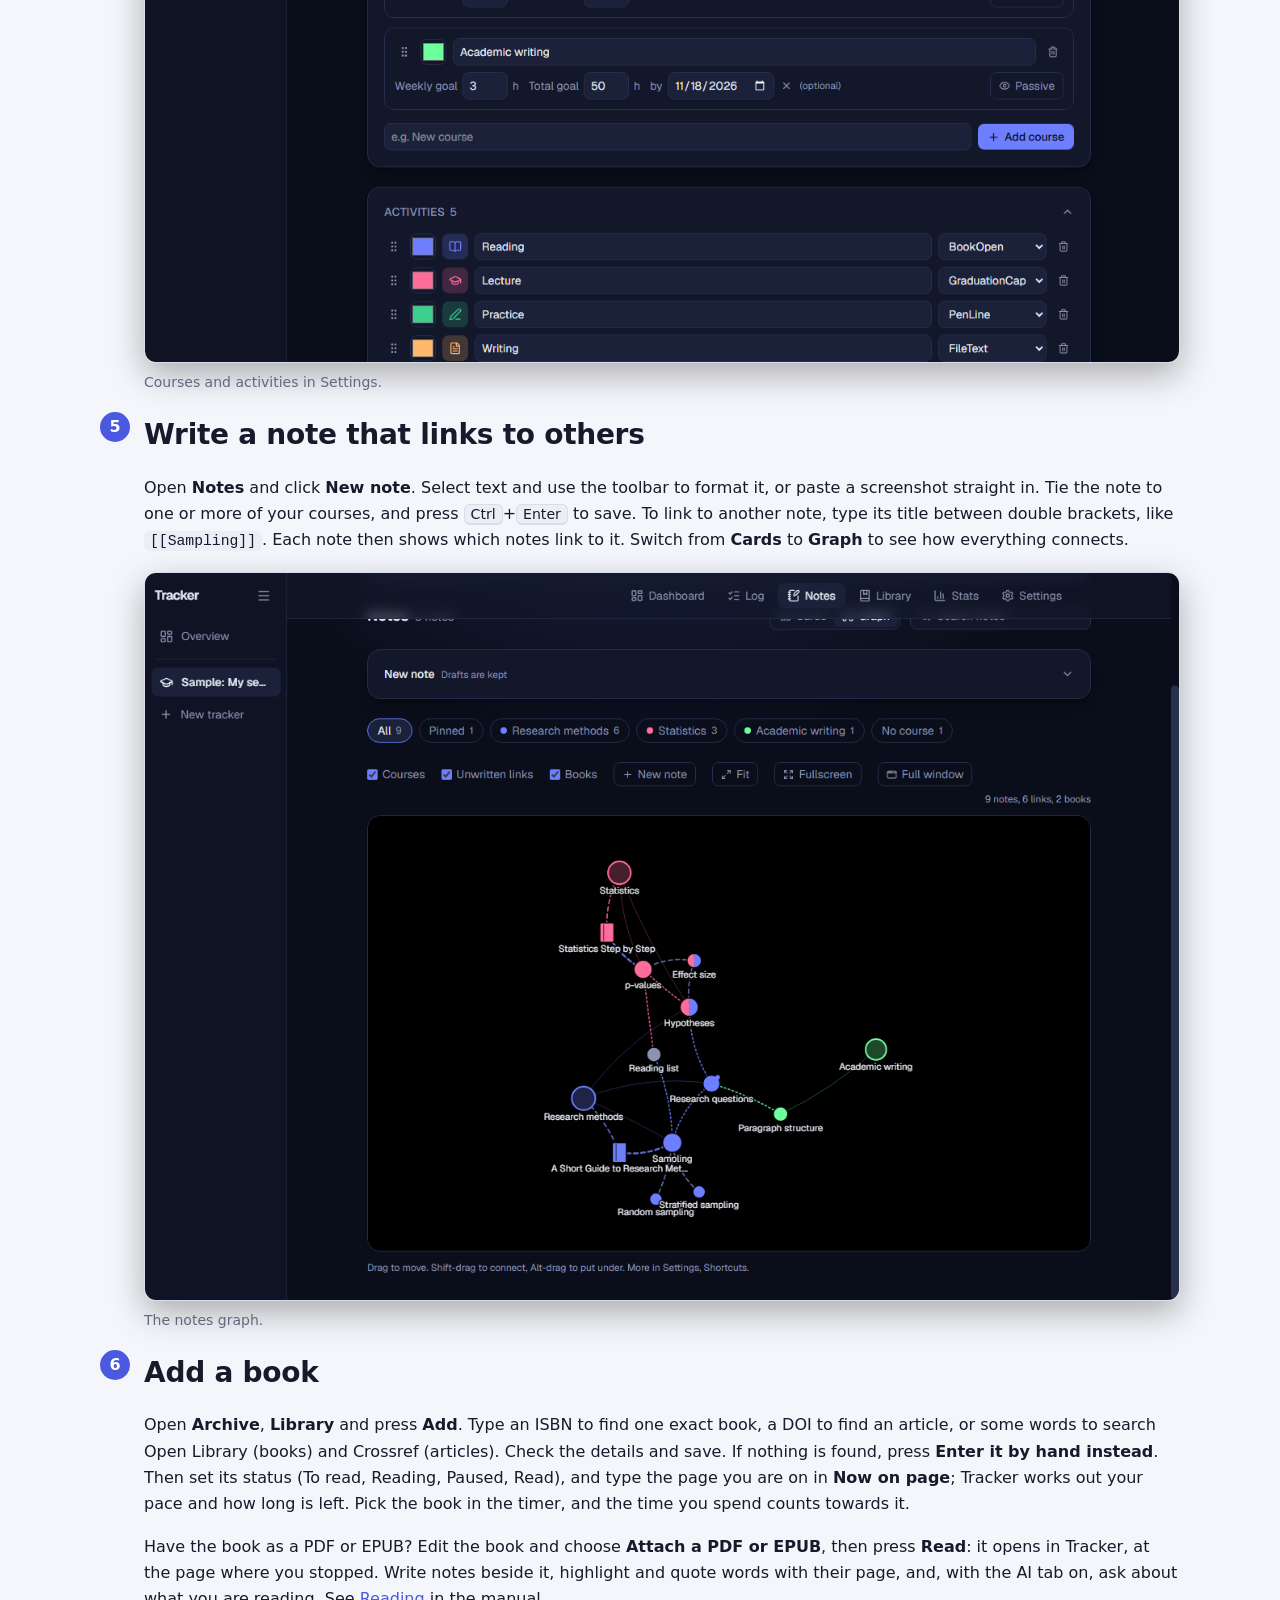
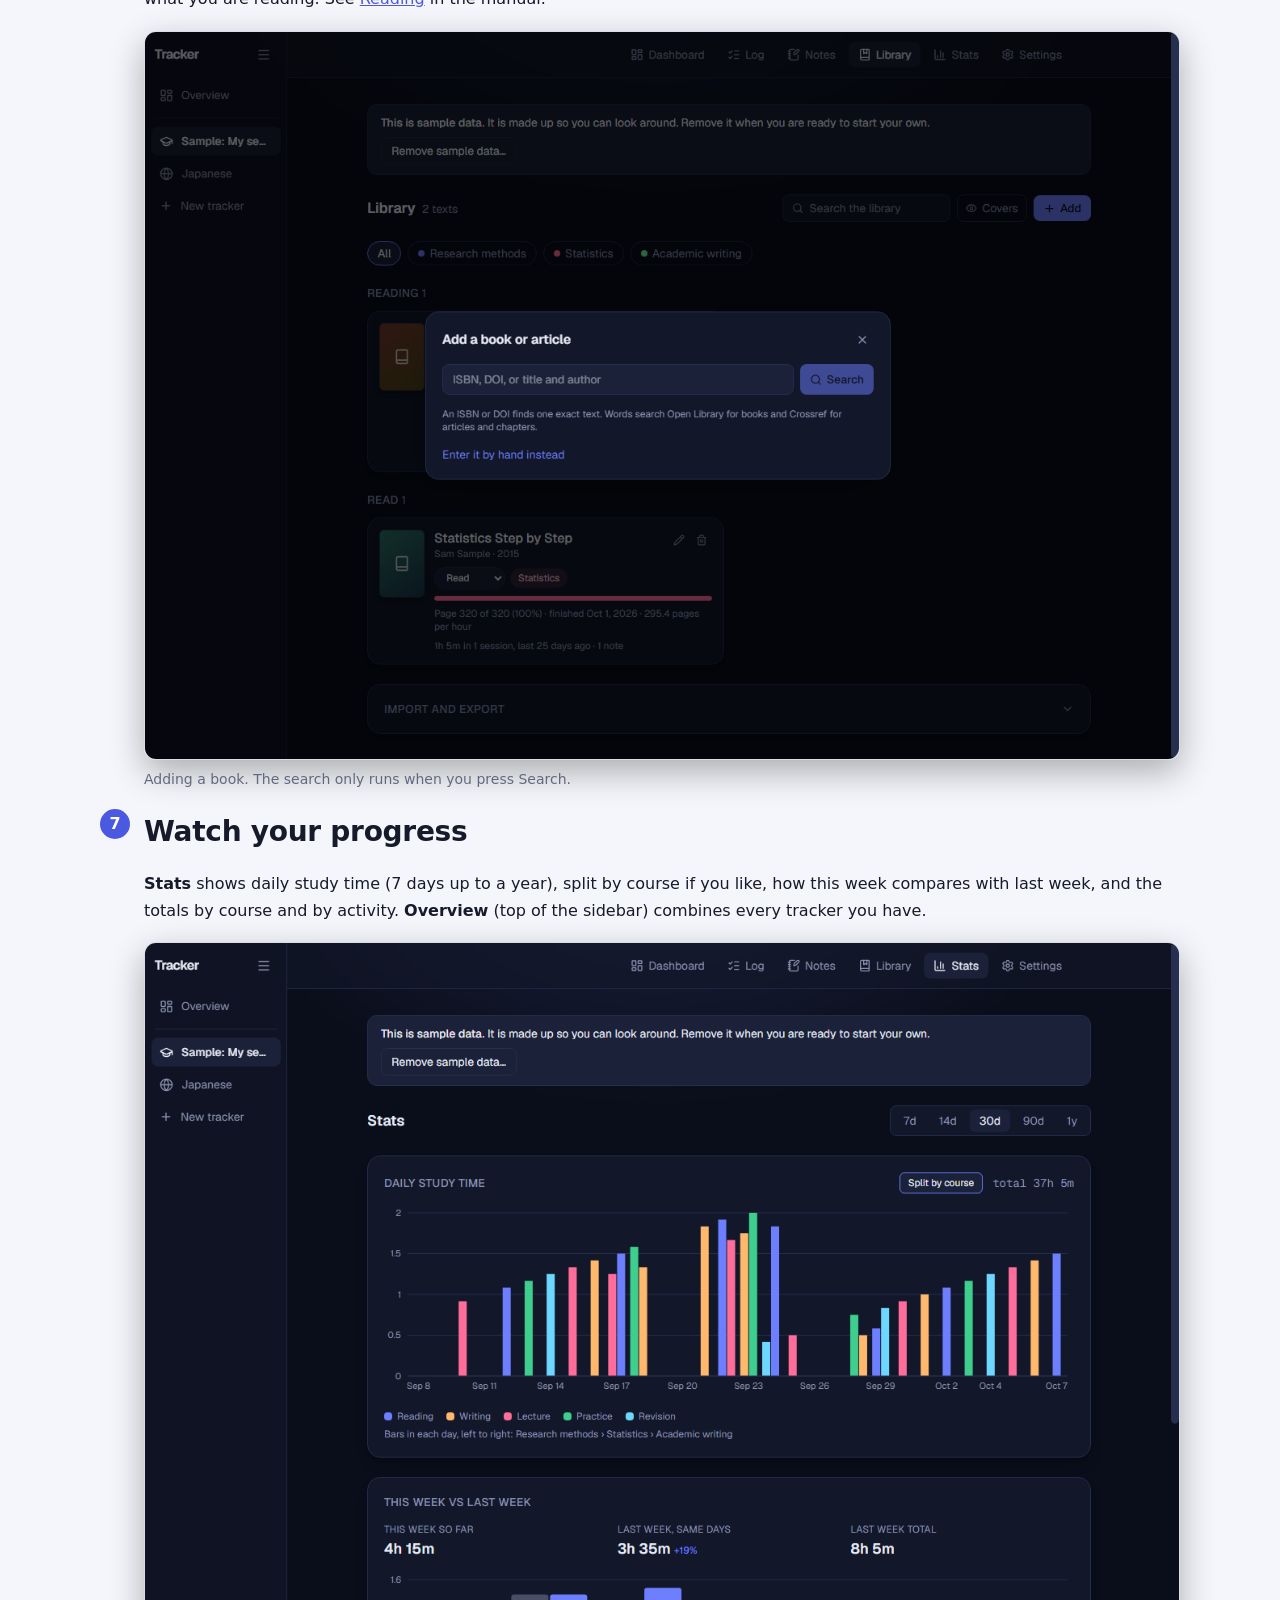
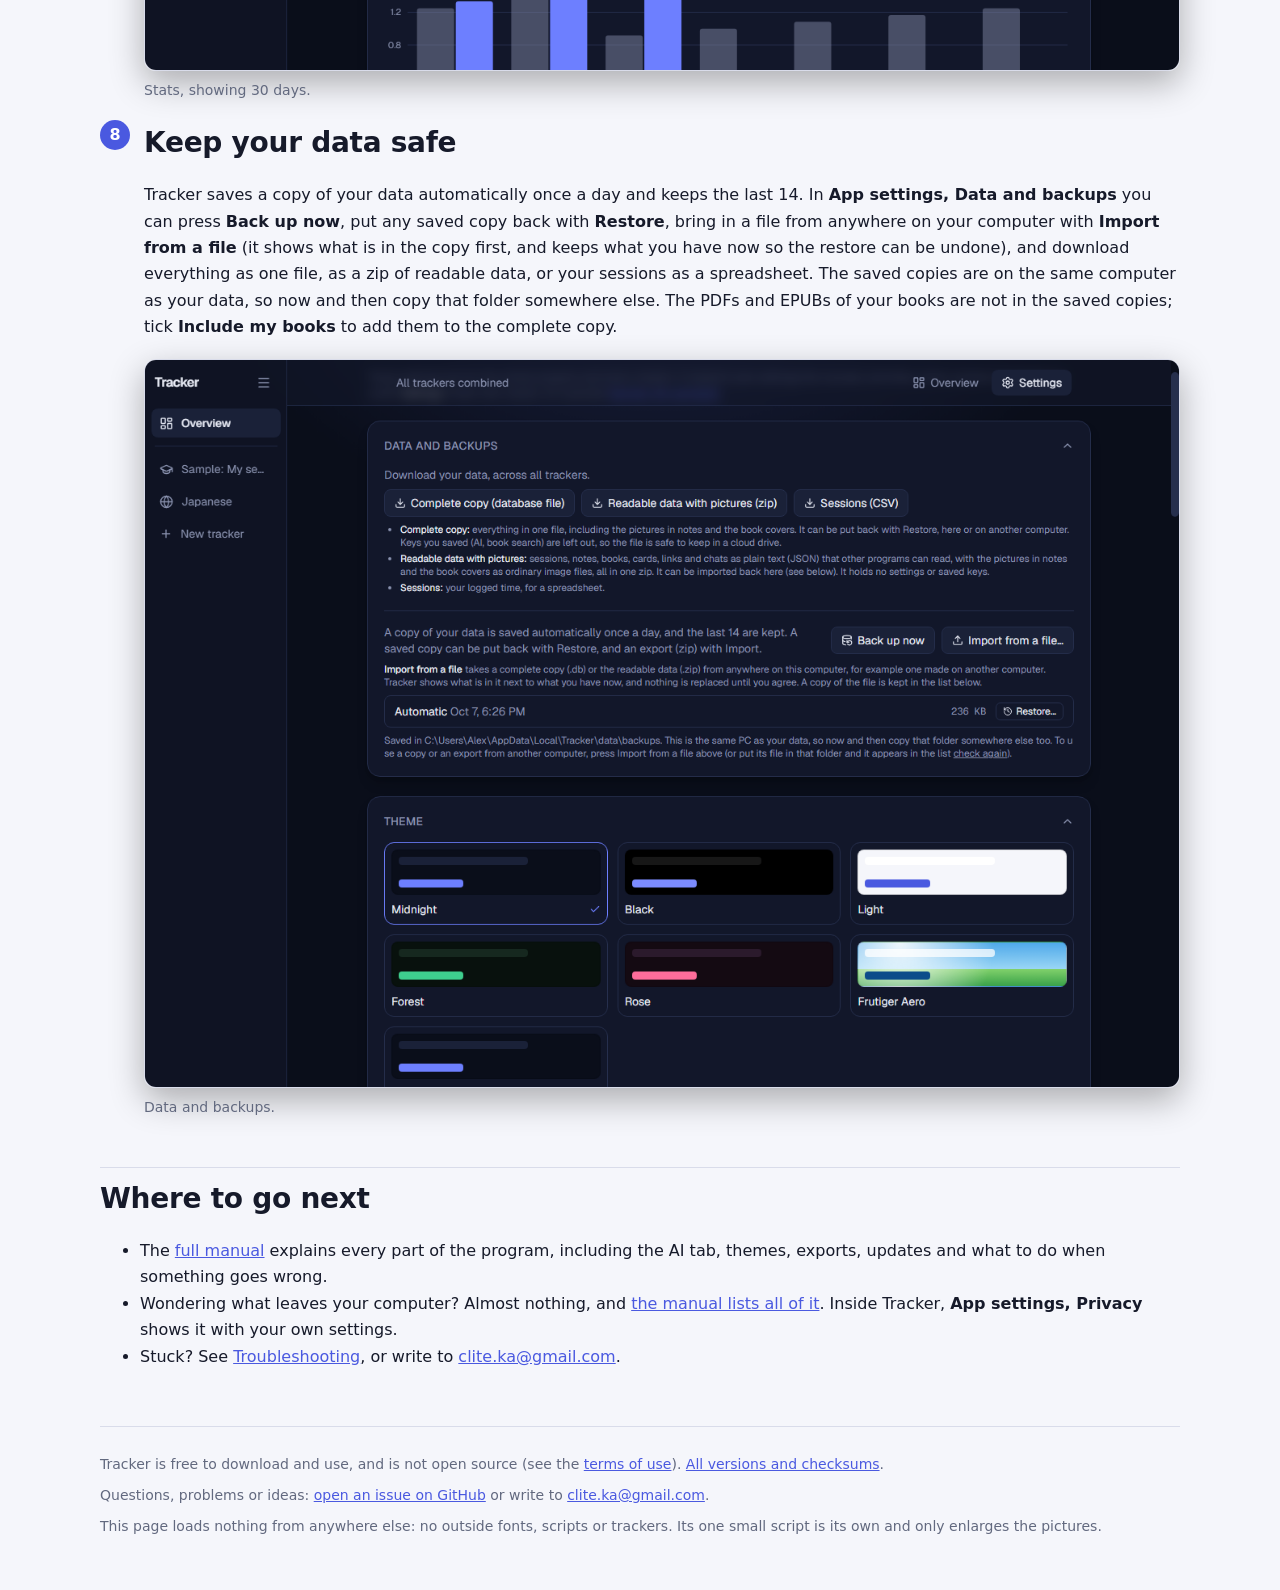
==== commit efdf6fa8: "Update the site" ====
--- a/docs/guide.html
+++ b/docs/guide.html
@@ -75,7 +75,7 @@
 
       <li class="step" id="safe">
         <h2 style="margin-top:0;border-top:0;padding-top:0">Keep your data safe</h2>
-        <p>Tracker saves a copy of your data automatically once a day and keeps the last 14. In <strong>Overview, Settings, Data and backups</strong> you can press <strong>Back up now</strong>, put any saved copy back with <strong>Restore</strong>, bring in a file from anywhere on your computer with <strong>Import from a file</strong> (it shows what is in the copy first, and keeps what you have now so the restore can be undone), and download everything as one file, as a zip of readable data, or your sessions as a spreadsheet. The saved copies are on the same computer as your data, so now and then copy that folder somewhere else. The PDFs and EPUBs of your books are not in the saved copies; tick <strong>Include my books</strong> to add them to the complete copy.</p>
+        <p>Tracker saves a copy of your data automatically once a day and keeps the last 14. In <strong>App settings, Data and backups</strong> you can press <strong>Back up now</strong>, put any saved copy back with <strong>Restore</strong>, bring in a file from anywhere on your computer with <strong>Import from a file</strong> (it shows what is in the copy first, and keeps what you have now so the restore can be undone), and download everything as one file, as a zip of readable data, or your sessions as a spreadsheet. The saved copies are on the same computer as your data, so now and then copy that folder somewhere else. The PDFs and EPUBs of your books are not in the saved copies; tick <strong>Include my books</strong> to add them to the complete copy.</p>
         <figure class="shot"><a class="zoom" href="img/settings-data.png"><img src="img/settings-data.png" width="1280" height="900" alt="The Data and backups part of settings: three download buttons, Back up now and Import from a file buttons and the list of saved copies, each with a Restore button." loading="lazy"></a><figcaption>Data and backups.</figcaption></figure>
       </li>
     </ol>
@@ -83,7 +83,7 @@
     <h2>Where to go next</h2>
     <ul>
       <li>The <a href="manual.html">full manual</a> explains every part of the program, including the AI tab, themes, exports, updates and what to do when something goes wrong.</li>
-      <li>Wondering what leaves your computer? Almost nothing, and <a href="manual.html#privacy">the manual lists all of it</a>. Inside Tracker, <strong>Overview, Settings, Privacy</strong> shows it with your own settings.</li>
+      <li>Wondering what leaves your computer? Almost nothing, and <a href="manual.html#privacy">the manual lists all of it</a>. Inside Tracker, <strong>App settings, Privacy</strong> shows it with your own settings.</li>
       <li>Stuck? See <a href="manual.html#troubleshooting">Troubleshooting</a>, or write to <a href="mailto:clite.ka@gmail.com">clite.ka@gmail.com</a>.</li>
     </ul>
   </main>
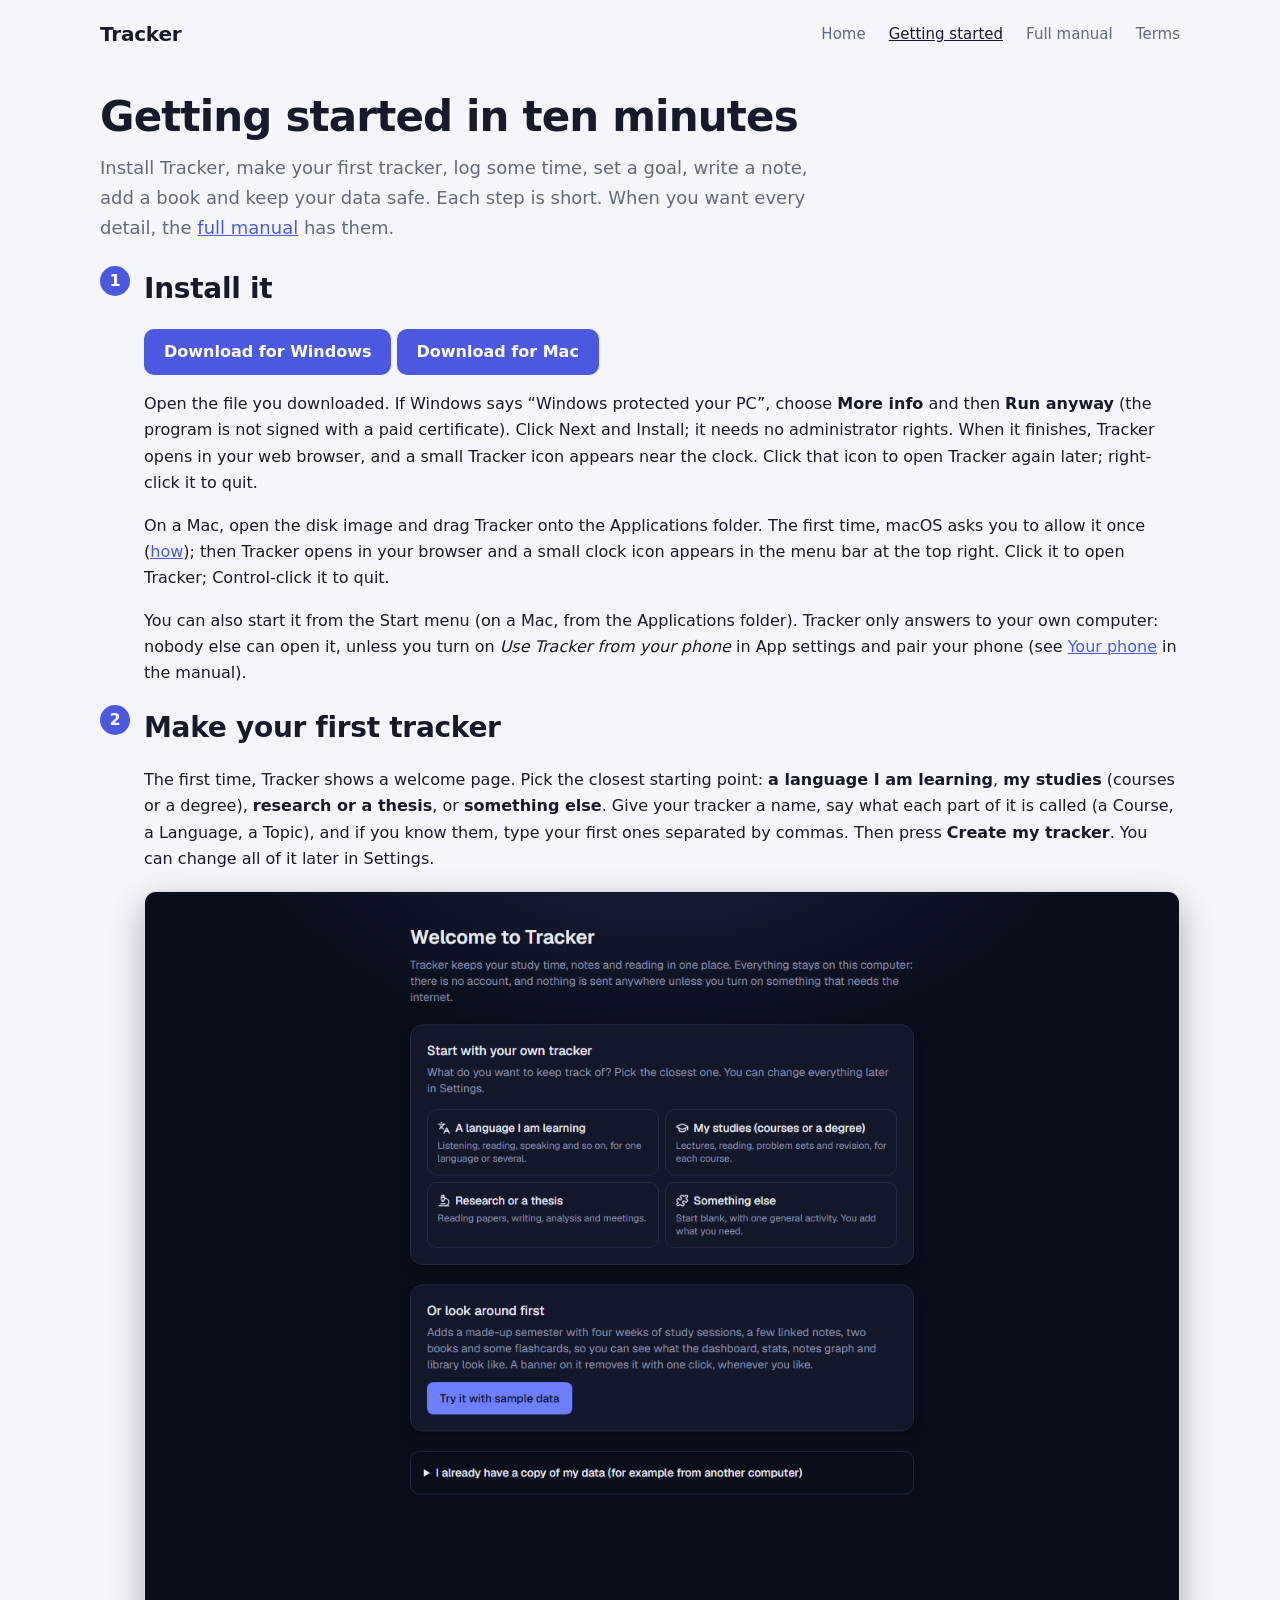
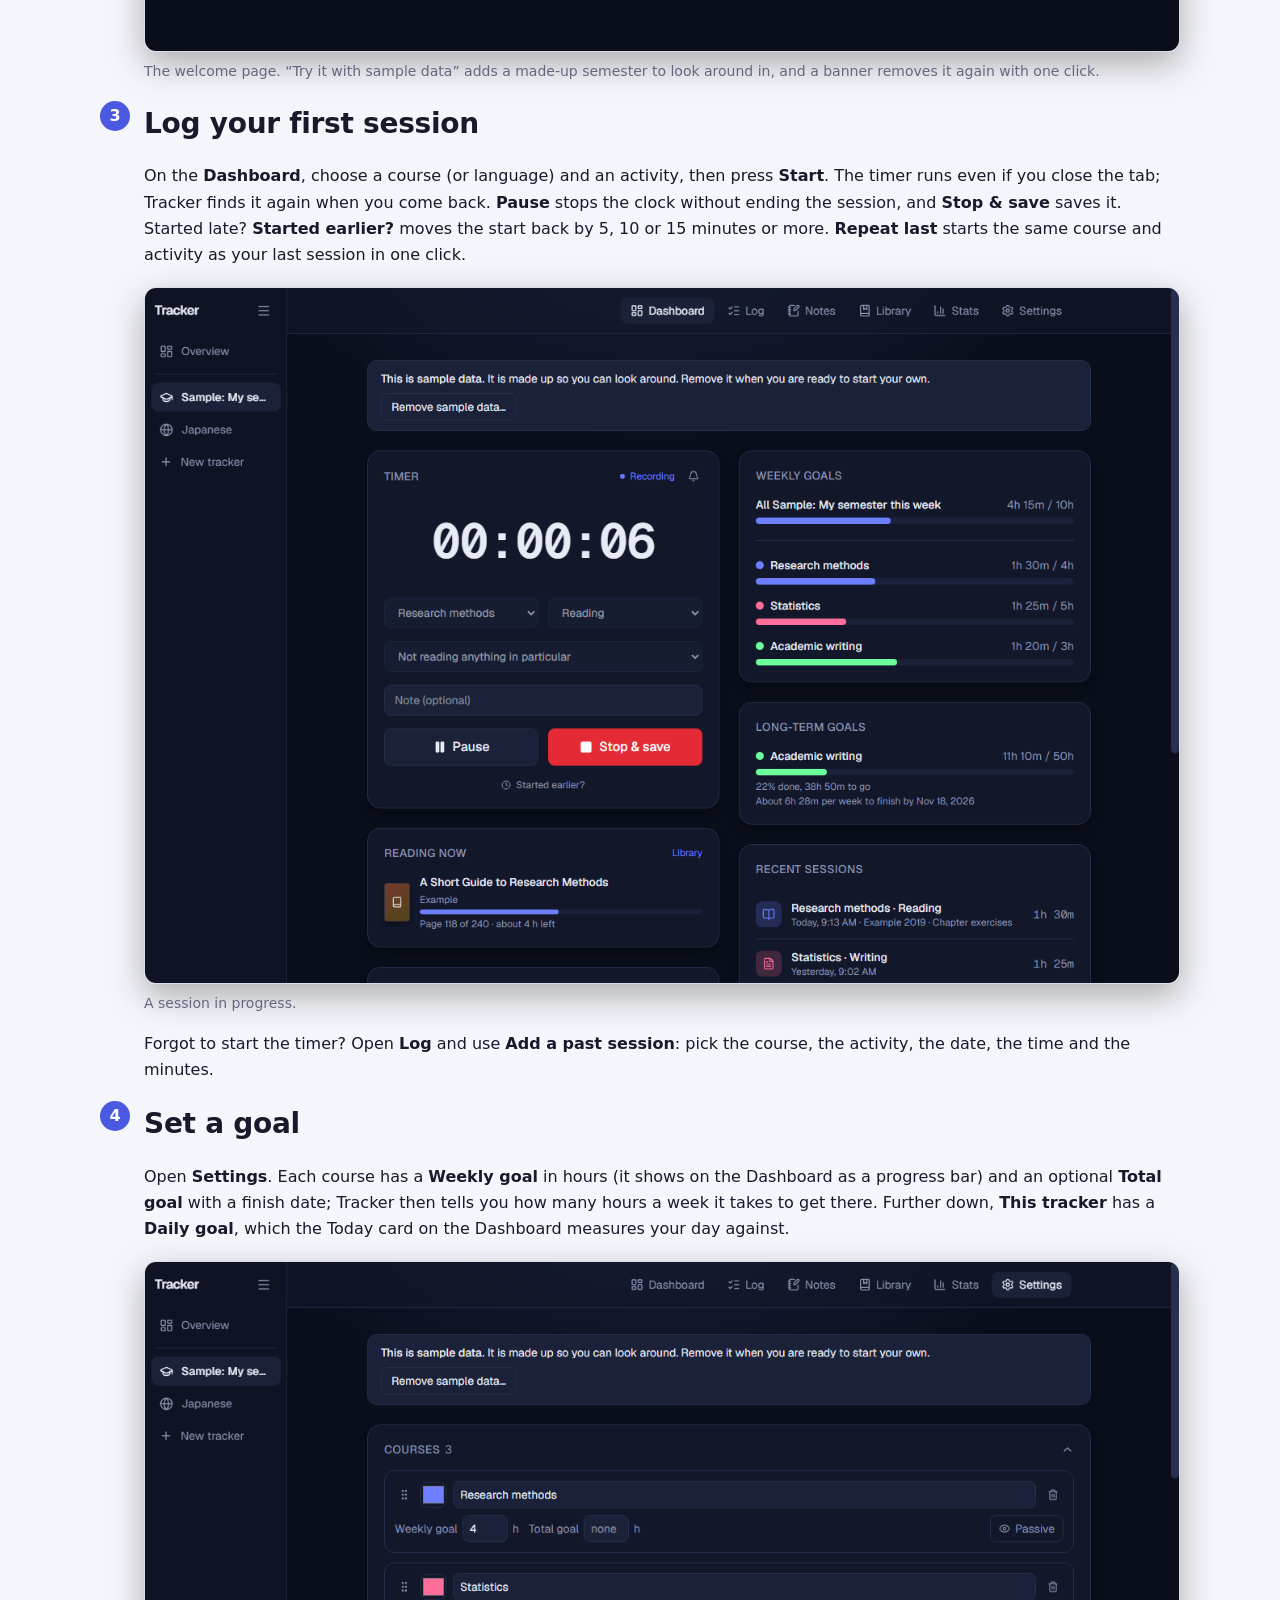
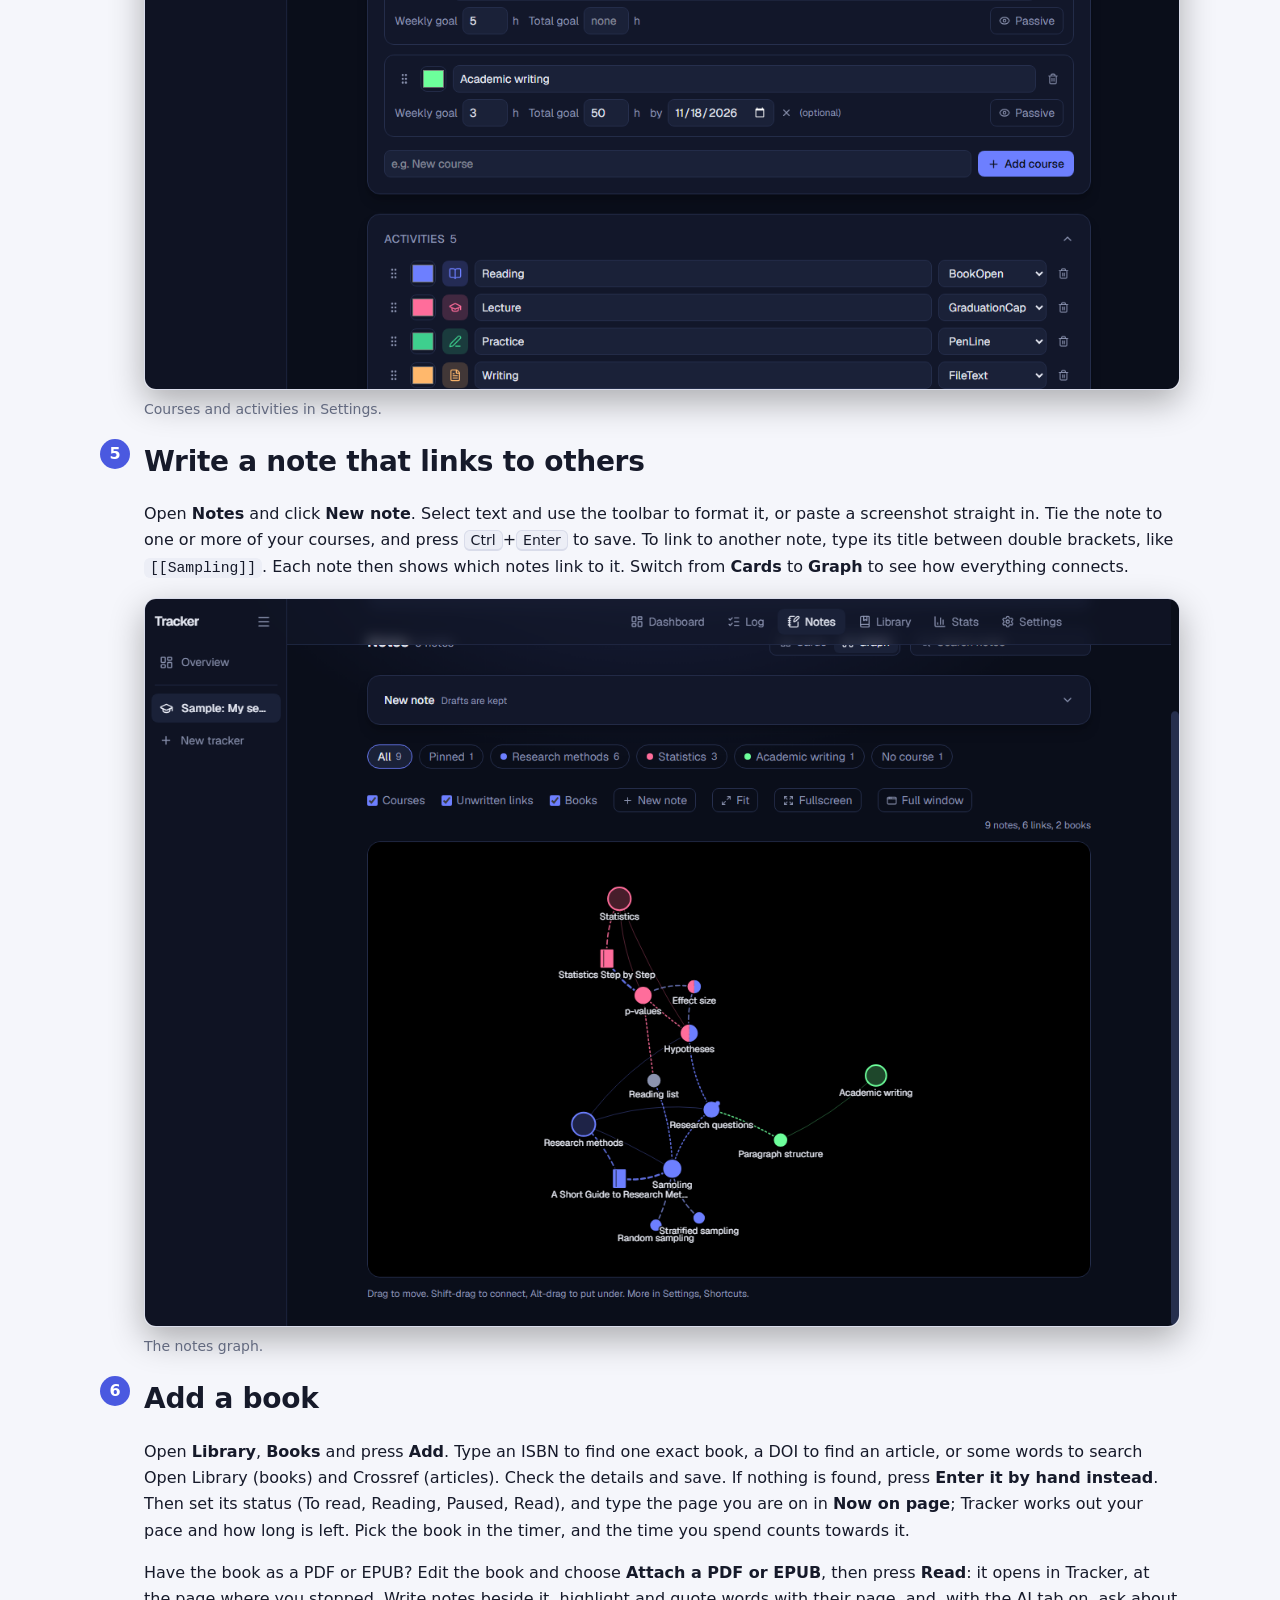
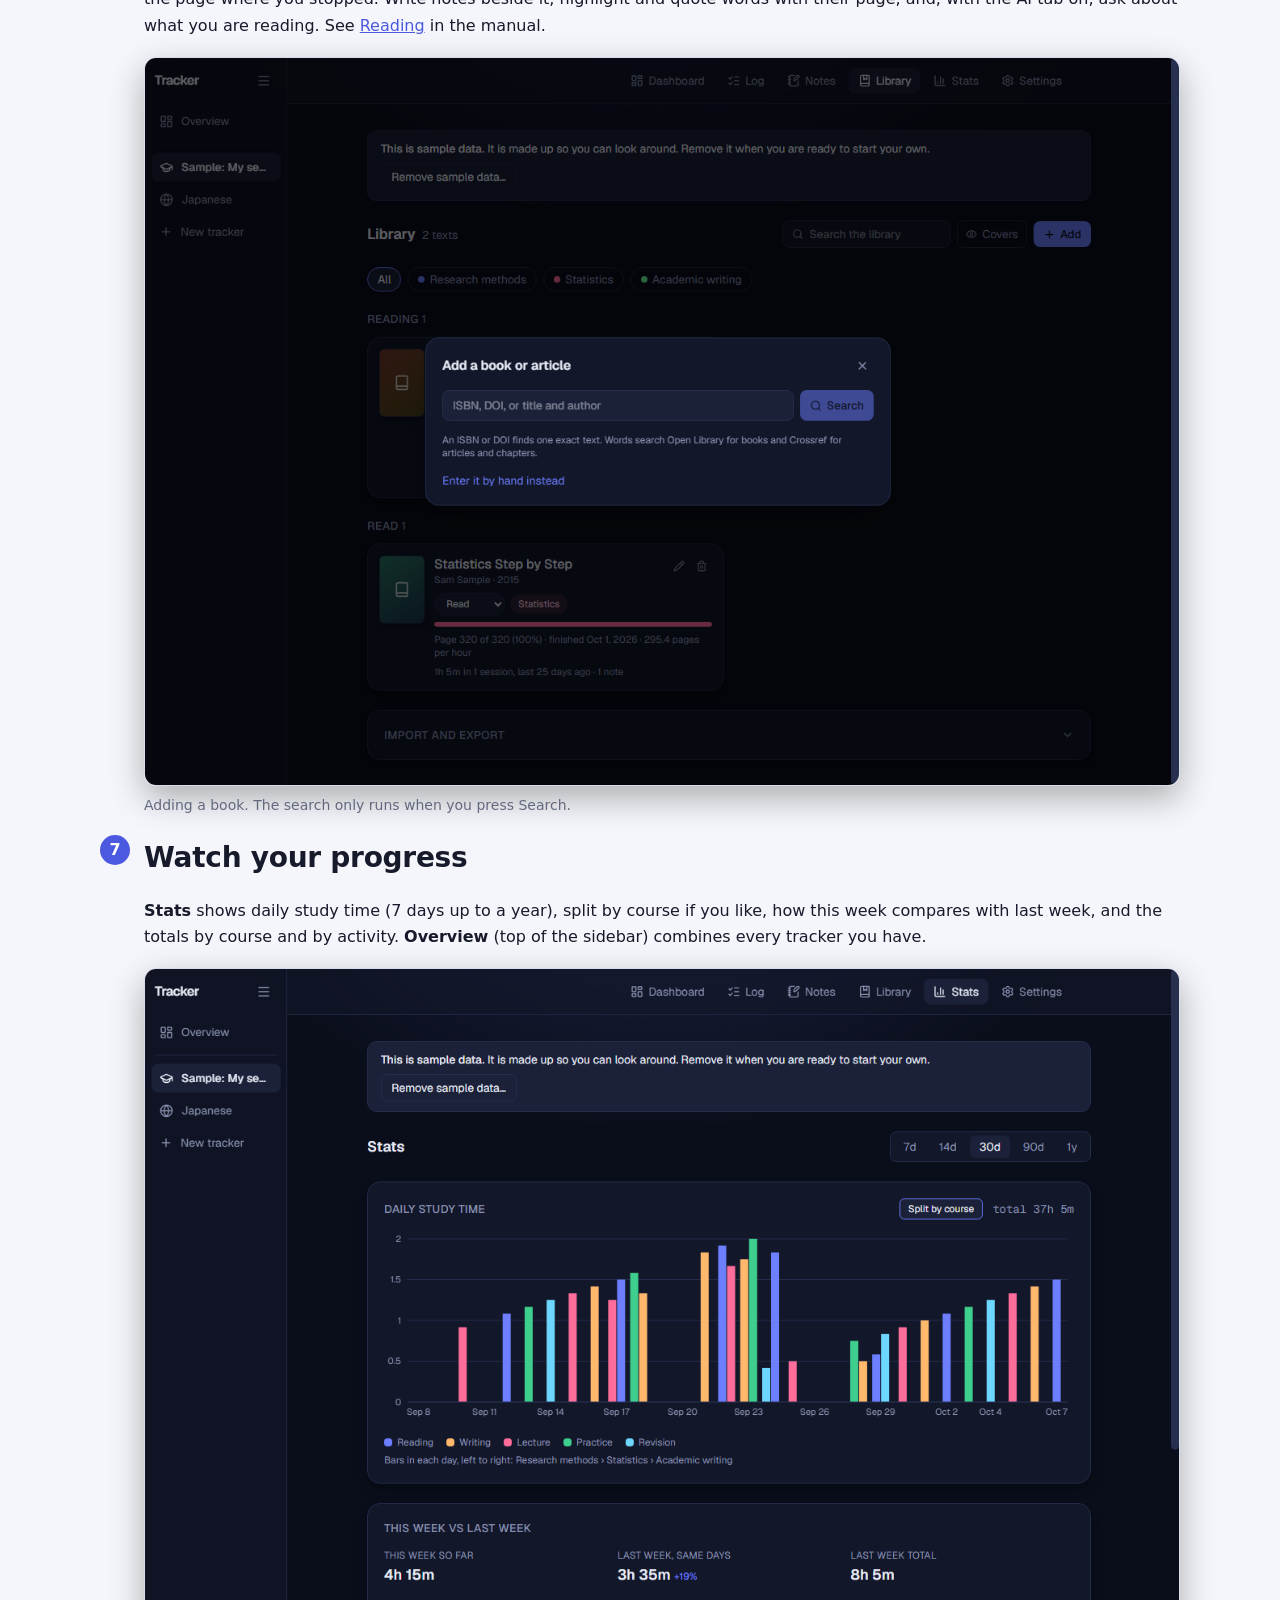
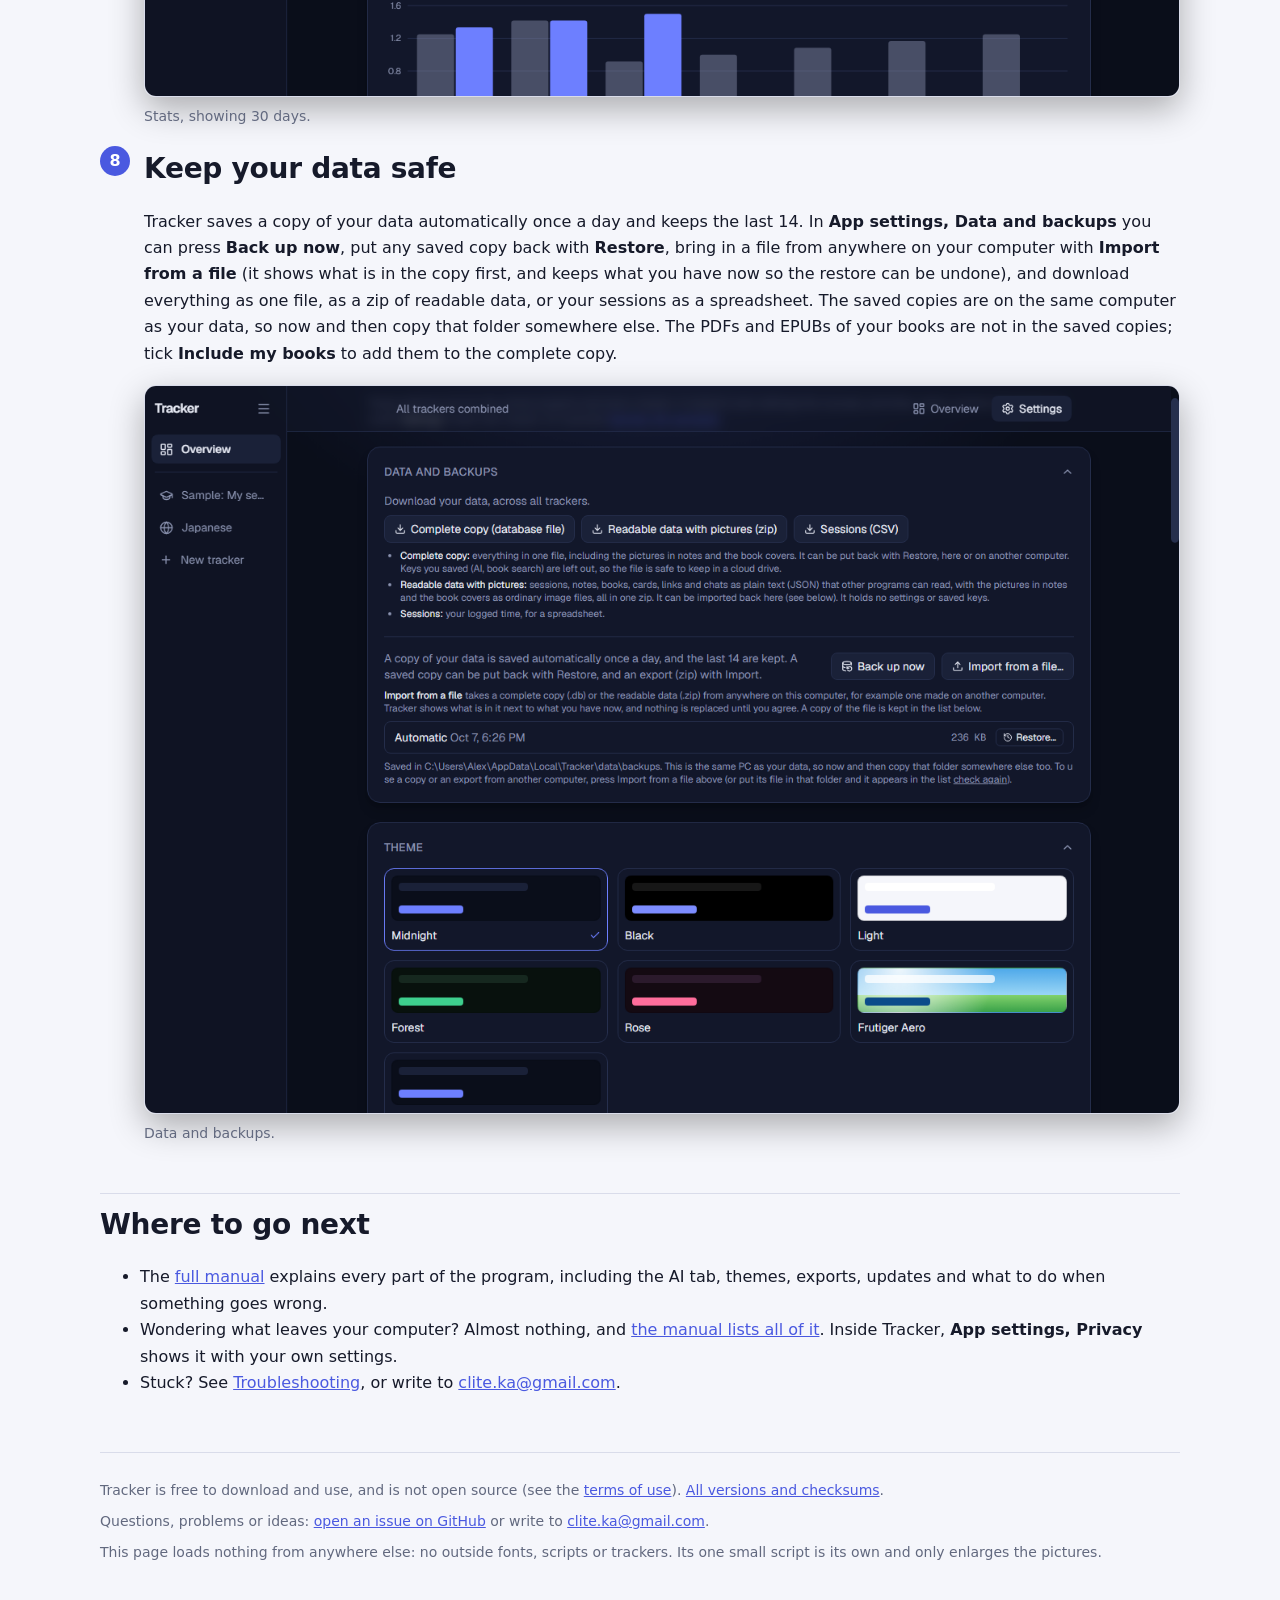
==== commit 5e190015: "Update the site" ====
--- a/docs/guide.html
+++ b/docs/guide.html
@@ -32,7 +32,7 @@
         <p><a class="button" href="https://github.com/cliteka-cell/tracker-releases/releases/latest/download/Tracker-Setup.exe">Download for Windows</a> <a class="button" href="https://github.com/cliteka-cell/tracker-releases/releases/latest/download/Tracker-Mac.dmg">Download for Mac</a></p>
         <p>Open the file you downloaded. If Windows says &ldquo;Windows protected your PC&rdquo;, choose <strong>More info</strong> and then <strong>Run anyway</strong> (the program is not signed with a paid certificate). Click Next and Install; it needs no administrator rights. When it finishes, Tracker opens in your web browser, and a small Tracker icon appears near the clock. Click that icon to open Tracker again later; right-click it to quit.</p>
         <p>On a Mac, open the disk image and drag Tracker onto the Applications folder. The first time, macOS asks you to allow it once (<a href="manual.html#mac">how</a>); then Tracker opens in your browser and a small clock icon appears in the menu bar at the top right. Click it to open Tracker; Control-click it to quit.</p>
-        <p>You can also start it from the Start menu (on a Mac, from the Applications folder). Tracker only answers to your own computer: nobody else can open it, and it cannot be opened from a phone.</p>
+        <p>You can also start it from the Start menu (on a Mac, from the Applications folder). Tracker only answers to your own computer: nobody else can open it, unless you turn on <em>Use Tracker from your phone</em> in App settings and pair your phone (see <a href="manual.html#phone">Your phone</a> in the manual).</p>
       </li>
 
       <li class="step" id="first-start">
@@ -62,7 +62,7 @@
 
       <li class="step" id="library">
         <h2 style="margin-top:0;border-top:0;padding-top:0">Add a book</h2>
-        <p>Open <strong>Archive</strong>, <strong>Library</strong> and press <strong>Add</strong>. Type an ISBN to find one exact book, a DOI to find an article, or some words to search Open Library (books) and Crossref (articles). Check the details and save. If nothing is found, press <strong>Enter it by hand instead</strong>. Then set its status (To read, Reading, Paused, Read), and type the page you are on in <strong>Now on page</strong>; Tracker works out your pace and how long is left. Pick the book in the timer, and the time you spend counts towards it.</p>
+        <p>Open <strong>Library</strong>, <strong>Books</strong> and press <strong>Add</strong>. Type an ISBN to find one exact book, a DOI to find an article, or some words to search Open Library (books) and Crossref (articles). Check the details and save. If nothing is found, press <strong>Enter it by hand instead</strong>. Then set its status (To read, Reading, Paused, Read), and type the page you are on in <strong>Now on page</strong>; Tracker works out your pace and how long is left. Pick the book in the timer, and the time you spend counts towards it.</p>
         <p>Have the book as a PDF or EPUB? Edit the book and choose <strong>Attach a PDF or EPUB</strong>, then press <strong>Read</strong>: it opens in Tracker, at the page where you stopped. Write notes beside it, highlight and quote words with their page, and, with the AI tab on, ask about what you are reading. See <a href="manual.html#reading">Reading</a> in the manual.</p>
         <figure class="shot"><a class="zoom" href="img/library-add.png"><img src="img/library-add.png" width="1280" height="900" alt="The Add a book or article window over the library, with a search box for an ISBN, a DOI or words, and a link to enter the details by hand." loading="lazy"></a><figcaption>Adding a book. The search only runs when you press Search.</figcaption></figure>
       </li>
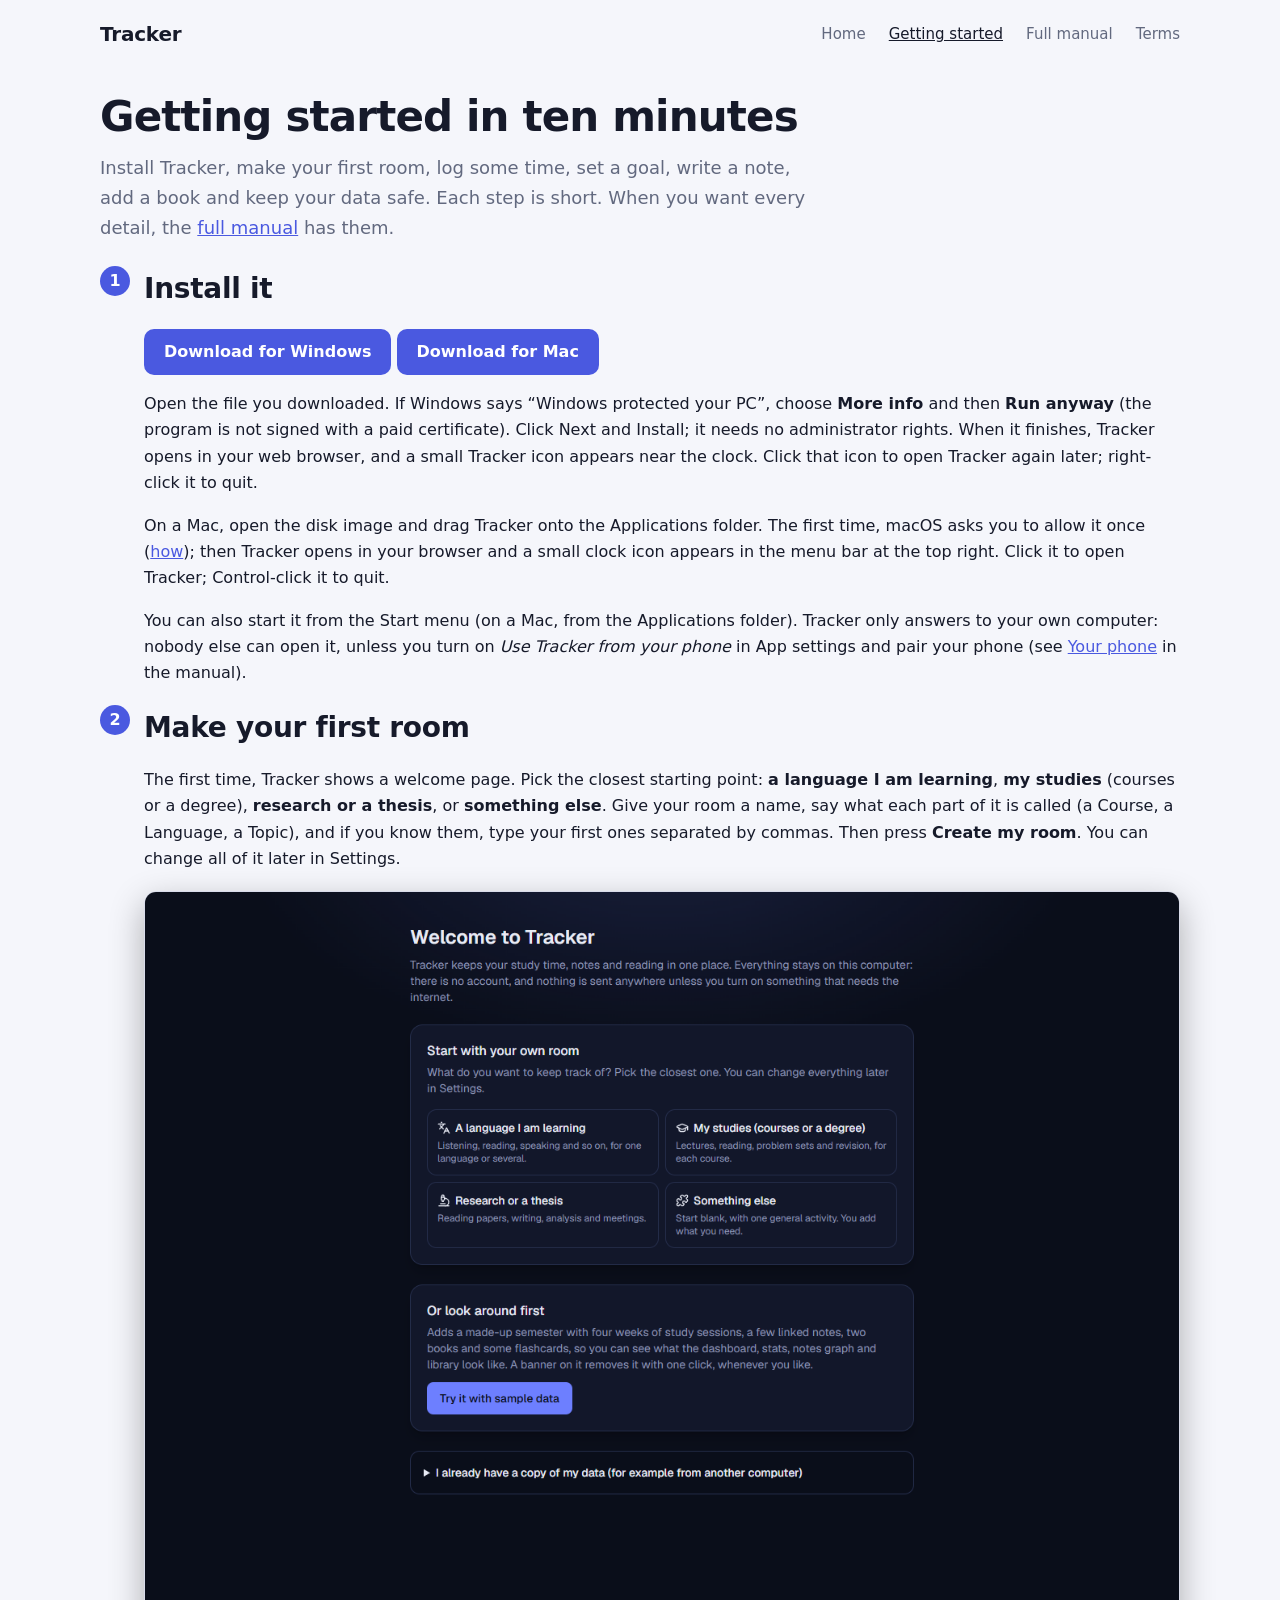
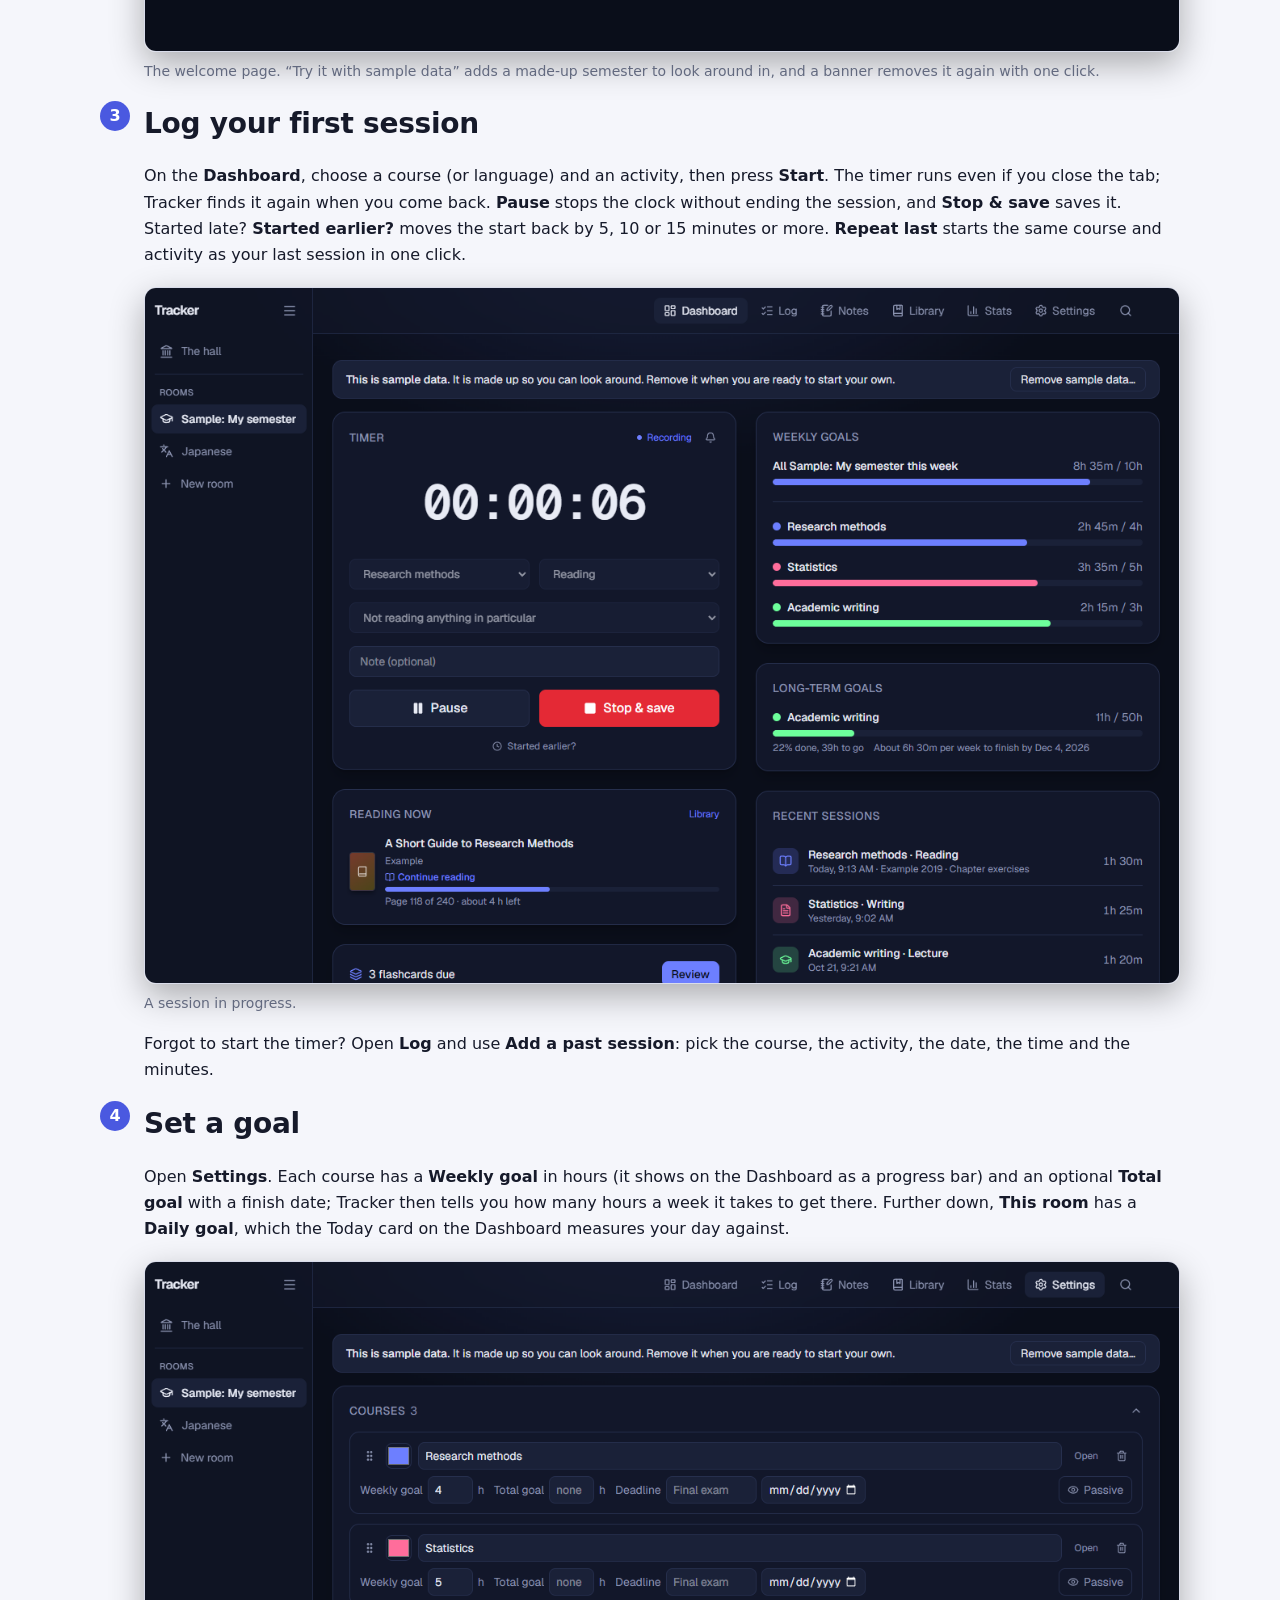
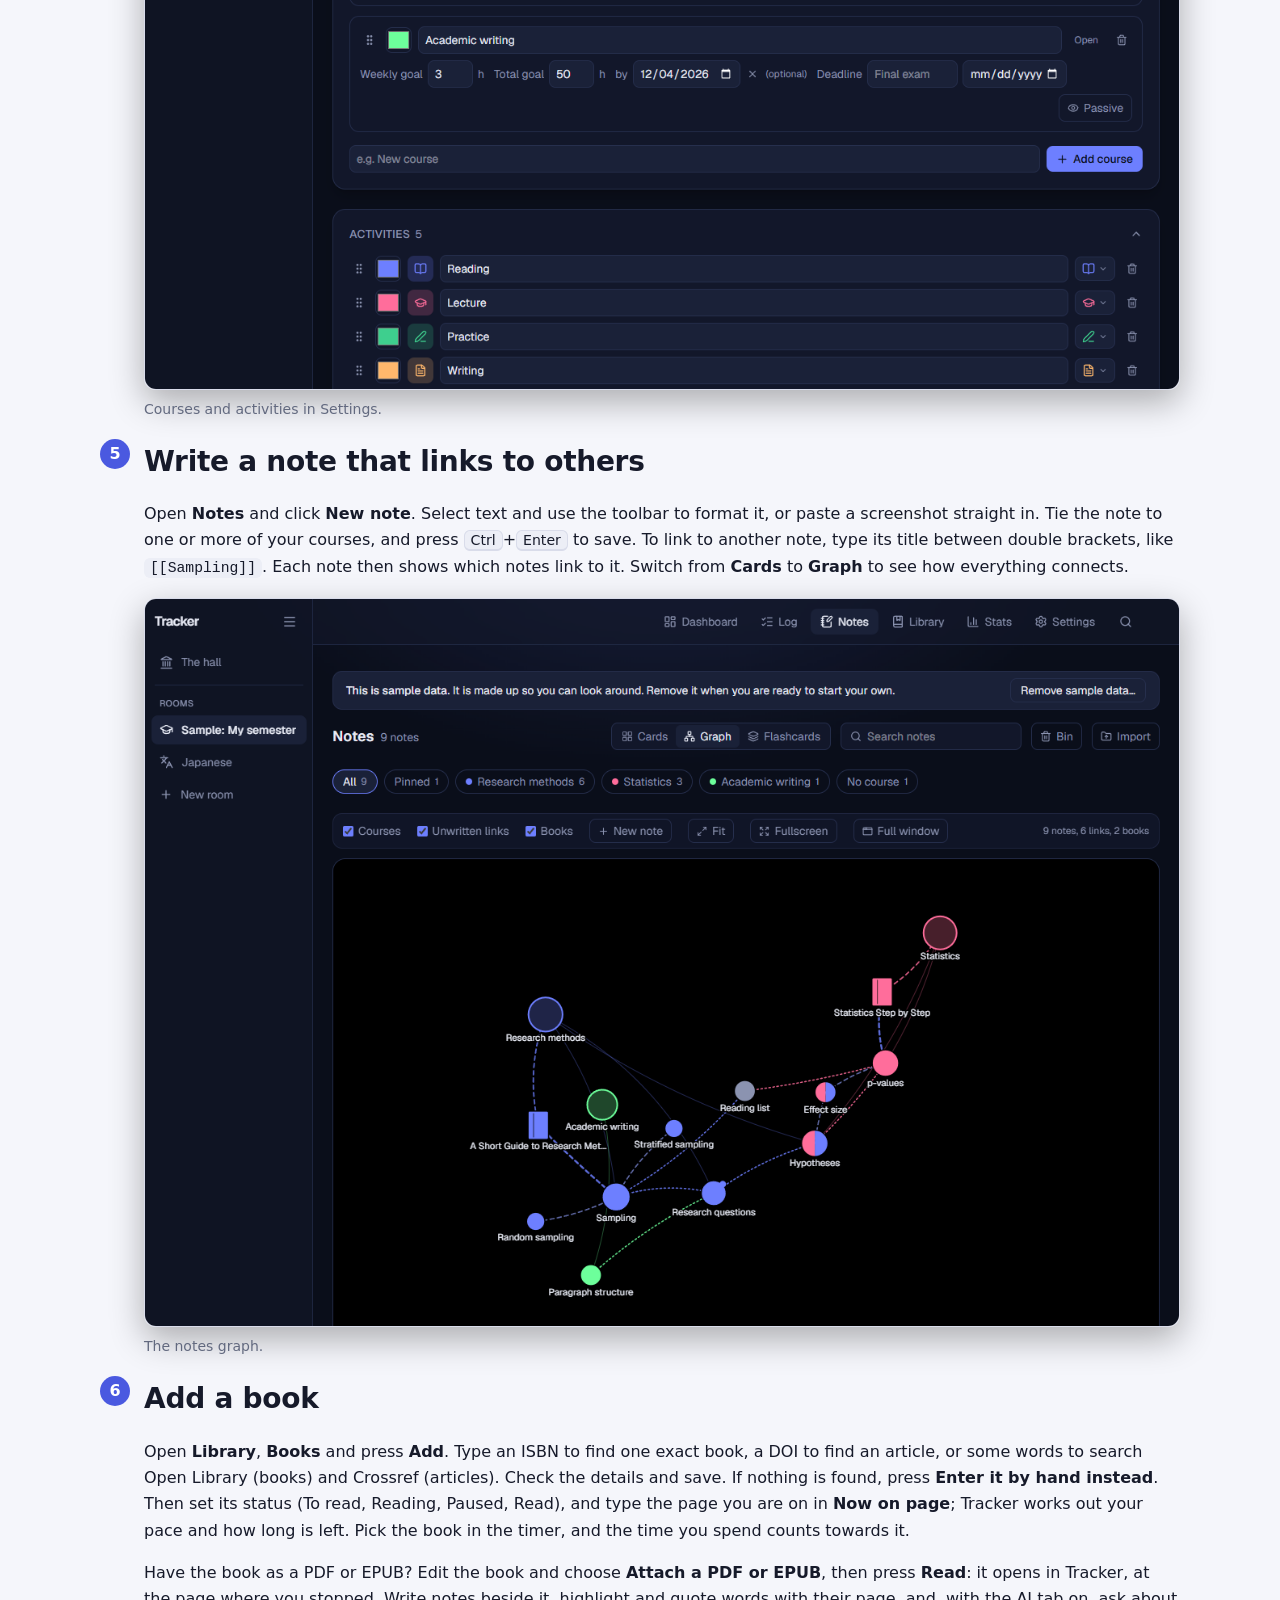
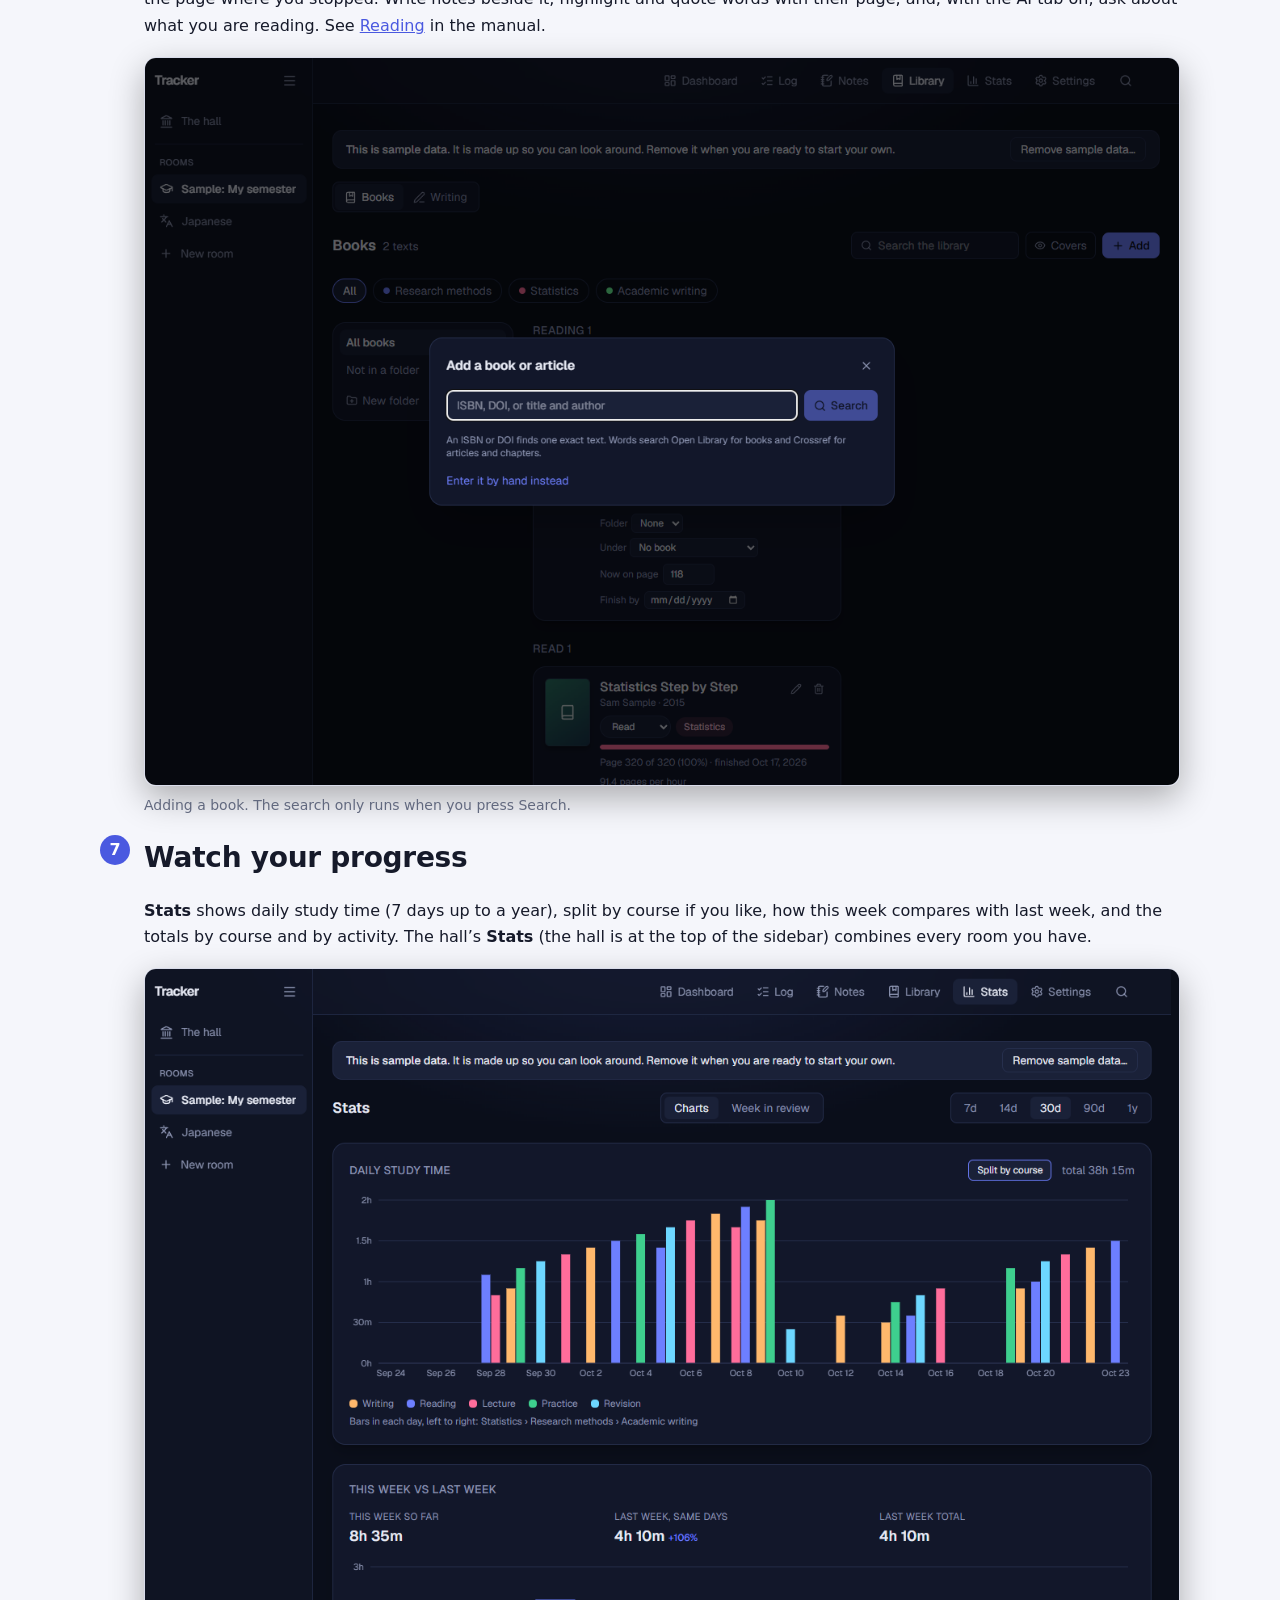
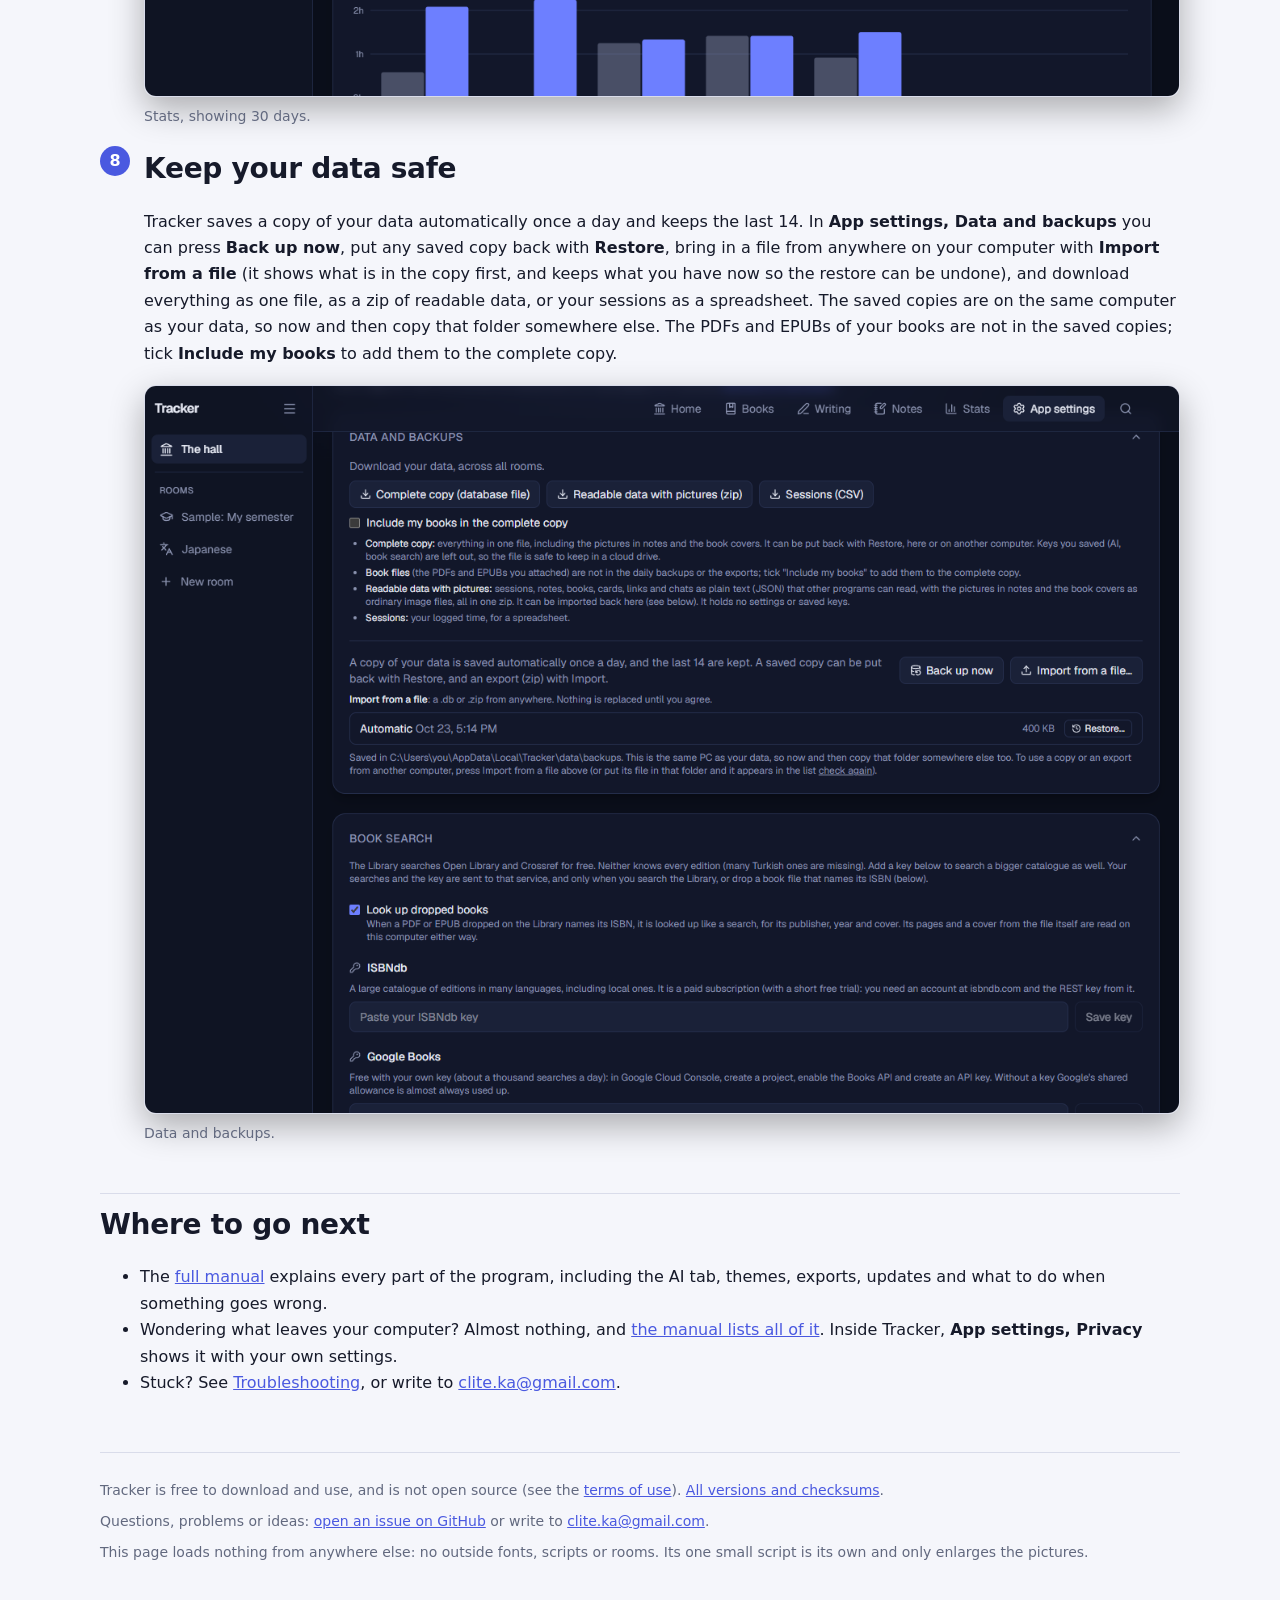
==== commit 001836f0: "Update the site" ====
--- a/docs/guide.html
+++ b/docs/guide.html
@@ -5,7 +5,7 @@
 <meta name="viewport" content="width=device-width, initial-scale=1">
 <meta name="theme-color" content="#0a0e1a">
 <title>Tracker: getting started in ten minutes</title>
-<meta name="description" content="A short guide to Tracker: install it, make your first tracker, log a study session, set a goal, write a linked note, add a book and keep your data safe.">
+<meta name="description" content="A short guide to Tracker: install it, make your first room, log a study session, set a goal, write a linked note, add a book and keep your data safe.">
 <link rel="icon" href="data:image/svg+xml,%3Csvg xmlns='http://www.w3.org/2000/svg' viewBox='0 0 32 32'%3E%3Crect x='3' y='5' width='26' height='18' rx='3' fill='%236d7fff'/%3E%3Crect x='12' y='25' width='8' height='3' fill='%236d7fff'/%3E%3Ccircle cx='16' cy='14' r='6' fill='%230a0e1a'/%3E%3Cpath d='M16 10v4l3 2' stroke='%23fff' stroke-width='1.8' fill='none' stroke-linecap='round'/%3E%3C/svg%3E">
 <link rel="stylesheet" href="guide.css">
 <link rel="stylesheet" href="gallery.css">
@@ -24,7 +24,7 @@
 
   <main>
     <h1>Getting started in ten minutes</h1>
-    <p class="lead">Install Tracker, make your first tracker, log some time, set a goal, write a note, add a book and keep your data safe. Each step is short. When you want every detail, the <a href="manual.html">full manual</a> has them.</p>
+    <p class="lead">Install Tracker, make your first room, log some time, set a goal, write a note, add a book and keep your data safe. Each step is short. When you want every detail, the <a href="manual.html">full manual</a> has them.</p>
 
     <ol class="steps">
       <li class="step" id="install">
@@ -36,8 +36,8 @@
       </li>
 
       <li class="step" id="first-start">
-        <h2 style="margin-top:0;border-top:0;padding-top:0">Make your first tracker</h2>
-        <p>The first time, Tracker shows a welcome page. Pick the closest starting point: <strong>a language I am learning</strong>, <strong>my studies</strong> (courses or a degree), <strong>research or a thesis</strong>, or <strong>something else</strong>. Give your tracker a name, say what each part of it is called (a Course, a Language, a Topic), and if you know them, type your first ones separated by commas. Then press <strong>Create my tracker</strong>. You can change all of it later in Settings.</p>
+        <h2 style="margin-top:0;border-top:0;padding-top:0">Make your first room</h2>
+        <p>The first time, Tracker shows a welcome page. Pick the closest starting point: <strong>a language I am learning</strong>, <strong>my studies</strong> (courses or a degree), <strong>research or a thesis</strong>, or <strong>something else</strong>. Give your room a name, say what each part of it is called (a Course, a Language, a Topic), and if you know them, type your first ones separated by commas. Then press <strong>Create my room</strong>. You can change all of it later in Settings.</p>
         <figure class="shot"><a class="zoom" href="img/welcome.png"><img src="img/welcome.png" width="1280" height="940" alt="The Tracker welcome page: four starting points (a language, my studies, research or a thesis, something else) and a button to try it with sample data." loading="lazy"></a><figcaption>The welcome page. &ldquo;Try it with sample data&rdquo; adds a made-up semester to look around in, and a banner removes it again with one click.</figcaption></figure>
       </li>
 
@@ -50,7 +50,7 @@
 
       <li class="step" id="goals">
         <h2 style="margin-top:0;border-top:0;padding-top:0">Set a goal</h2>
-        <p>Open <strong>Settings</strong>. Each course has a <strong>Weekly goal</strong> in hours (it shows on the Dashboard as a progress bar) and an optional <strong>Total goal</strong> with a finish date; Tracker then tells you how many hours a week it takes to get there. Further down, <strong>This tracker</strong> has a <strong>Daily goal</strong>, which the Today card on the Dashboard measures your day against.</p>
+        <p>Open <strong>Settings</strong>. Each course has a <strong>Weekly goal</strong> in hours (it shows on the Dashboard as a progress bar) and an optional <strong>Total goal</strong> with a finish date; Tracker then tells you how many hours a week it takes to get there. Further down, <strong>This room</strong> has a <strong>Daily goal</strong>, which the Today card on the Dashboard measures your day against.</p>
         <figure class="shot"><a class="zoom" href="img/settings.png"><img src="img/settings.png" width="1280" height="900" alt="The settings page listing three courses, each with fields for a weekly goal, a total goal and a passive switch, and the list of activities below." loading="lazy"></a><figcaption>Courses and activities in Settings.</figcaption></figure>
       </li>
 
@@ -69,7 +69,7 @@
 
       <li class="step" id="progress">
         <h2 style="margin-top:0;border-top:0;padding-top:0">Watch your progress</h2>
-        <p><strong>Stats</strong> shows daily study time (7 days up to a year), split by course if you like, how this week compares with last week, and the totals by course and by activity. <strong>Overview</strong> (top of the sidebar) combines every tracker you have.</p>
+        <p><strong>Stats</strong> shows daily study time (7 days up to a year), split by course if you like, how this week compares with last week, and the totals by course and by activity. The hall&rsquo;s <strong>Stats</strong> (the hall is at the top of the sidebar) combines every room you have.</p>
         <figure class="shot"><a class="zoom" href="img/stats.png"><img src="img/stats.png" width="1280" height="900" alt="The stats page: a bar chart of daily study time over 30 days, coloured by activity." loading="lazy"></a><figcaption>Stats, showing 30 days.</figcaption></figure>
       </li>
 
@@ -91,7 +91,7 @@
   <footer>
     <p>Tracker is free to download and use, and is not open source (see the <a href="terms.html">terms of use</a>). <a href="https://github.com/cliteka-cell/tracker-releases/releases">All versions and checksums</a>.</p>
     <p>Questions, problems or ideas: <a href="https://github.com/cliteka-cell/tracker-releases/issues">open an issue on GitHub</a> or write to <a href="mailto:clite.ka@gmail.com">clite.ka@gmail.com</a>.</p>
-    <p>This page loads nothing from anywhere else: no outside fonts, scripts or trackers. Its one small script is its own and only enlarges the pictures.</p>
+    <p>This page loads nothing from anywhere else: no outside fonts, scripts or rooms. Its one small script is its own and only enlarges the pictures.</p>
   </footer>
 </div>
 <script src="site.js" defer></script>
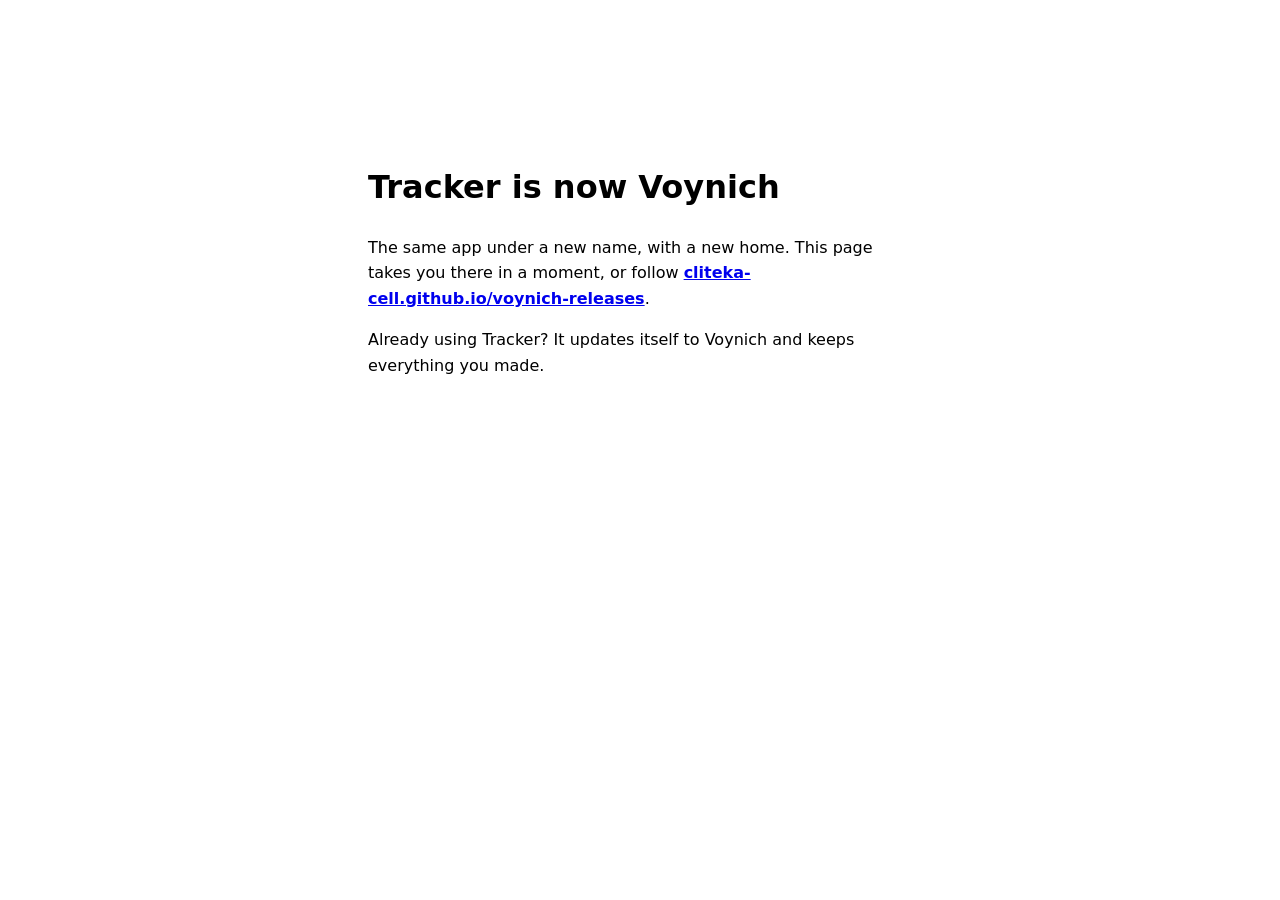
==== commit 8a60425e: "Tracker is now Voynich: the update for Tracker copies, and the site points to the new home" ====
--- a/docs/guide.html
+++ b/docs/guide.html
@@ -3,97 +3,19 @@
 <head>
 <meta charset="utf-8">
 <meta name="viewport" content="width=device-width, initial-scale=1">
-<meta name="theme-color" content="#0a0e1a">
-<title>Tracker: getting started in ten minutes</title>
-<meta name="description" content="A short guide to Tracker: install it, make your first room, log a study session, set a goal, write a linked note, add a book and keep your data safe.">
-<link rel="icon" href="data:image/svg+xml,%3Csvg xmlns='http://www.w3.org/2000/svg' viewBox='0 0 32 32'%3E%3Crect x='3' y='5' width='26' height='18' rx='3' fill='%236d7fff'/%3E%3Crect x='12' y='25' width='8' height='3' fill='%236d7fff'/%3E%3Ccircle cx='16' cy='14' r='6' fill='%230a0e1a'/%3E%3Cpath d='M16 10v4l3 2' stroke='%23fff' stroke-width='1.8' fill='none' stroke-linecap='round'/%3E%3C/svg%3E">
-<link rel="stylesheet" href="guide.css">
-<link rel="stylesheet" href="gallery.css">
+<title>Tracker is now Voynich</title>
+<meta http-equiv="refresh" content="3; url=https://cliteka-cell.github.io/voynich-releases/guide.html">
+<link rel="canonical" href="https://cliteka-cell.github.io/voynich-releases/guide.html">
+<style>
+  :root { color-scheme: light dark; }
+  body { font-family: "Segoe UI", system-ui, sans-serif; max-width: 34rem; margin: 18vh auto 0; padding: 0 16px; line-height: 1.6; }
+  a { font-weight: 600; }
+</style>
 </head>
 <body>
-<div class="wrap">
-  <header class="top">
-    <a class="brand" href="index.html">Tracker</a>
-    <nav class="site" aria-label="Pages">
-      <a href="index.html">Home</a>
-      <a href="guide.html" aria-current="page">Getting started</a>
-      <a href="manual.html">Full manual</a>
-      <a href="terms.html">Terms</a>
-    </nav>
-  </header>
-
-  <main>
-    <h1>Getting started in ten minutes</h1>
-    <p class="lead">Install Tracker, make your first room, log some time, set a goal, write a note, add a book and keep your data safe. Each step is short. When you want every detail, the <a href="manual.html">full manual</a> has them.</p>
-
-    <ol class="steps">
-      <li class="step" id="install">
-        <h2 style="margin-top:0;border-top:0;padding-top:0">Install it</h2>
-        <p><a class="button" href="https://github.com/cliteka-cell/tracker-releases/releases/latest/download/Tracker-Setup.exe">Download for Windows</a> <a class="button" href="https://github.com/cliteka-cell/tracker-releases/releases/latest/download/Tracker-Mac.dmg">Download for Mac</a></p>
-        <p>Open the file you downloaded. If Windows says &ldquo;Windows protected your PC&rdquo;, choose <strong>More info</strong> and then <strong>Run anyway</strong> (the program is not signed with a paid certificate). Click Next and Install; it needs no administrator rights. When it finishes, Tracker opens in your web browser, and a small Tracker icon appears near the clock. Click that icon to open Tracker again later; right-click it to quit.</p>
-        <p>On a Mac, open the disk image and drag Tracker onto the Applications folder. The first time, macOS asks you to allow it once (<a href="manual.html#mac">how</a>); then Tracker opens in your browser and a small clock icon appears in the menu bar at the top right. Click it to open Tracker; Control-click it to quit.</p>
-        <p>You can also start it from the Start menu (on a Mac, from the Applications folder). Tracker only answers to your own computer: nobody else can open it, unless you turn on <em>Use Tracker from your phone</em> in App settings and pair your phone (see <a href="manual.html#phone">Your phone</a> in the manual).</p>
-      </li>
-
-      <li class="step" id="first-start">
-        <h2 style="margin-top:0;border-top:0;padding-top:0">Make your first room</h2>
-        <p>The first time, Tracker shows a welcome page. Pick the closest starting point: <strong>a language I am learning</strong>, <strong>my studies</strong> (courses or a degree), <strong>research or a thesis</strong>, or <strong>something else</strong>. Give your room a name, say what each part of it is called (a Course, a Language, a Topic), and if you know them, type your first ones separated by commas. Then press <strong>Create my room</strong>. You can change all of it later in Settings.</p>
-        <figure class="shot"><a class="zoom" href="img/welcome.png"><img src="img/welcome.png" width="1280" height="940" alt="The Tracker welcome page: four starting points (a language, my studies, research or a thesis, something else) and a button to try it with sample data." loading="lazy"></a><figcaption>The welcome page. &ldquo;Try it with sample data&rdquo; adds a made-up semester to look around in, and a banner removes it again with one click.</figcaption></figure>
-      </li>
-
-      <li class="step" id="log-time">
-        <h2 style="margin-top:0;border-top:0;padding-top:0">Log your first session</h2>
-        <p>On the <strong>Dashboard</strong>, choose a course (or language) and an activity, then press <strong>Start</strong>. The timer runs even if you close the tab; Tracker finds it again when you come back. <strong>Pause</strong> stops the clock without ending the session, and <strong>Stop &amp; save</strong> saves it. Started late? <strong>Started earlier?</strong> moves the start back by 5, 10 or 15 minutes or more. <strong>Repeat last</strong> starts the same course and activity as your last session in one click.</p>
-        <figure class="shot"><a class="zoom" href="img/timer-running.png"><img src="img/timer-running.png" width="1280" height="860" alt="The dashboard with a running timer showing 00:00:06, a Recording label, and Pause and Stop and save buttons." loading="lazy"></a><figcaption>A session in progress.</figcaption></figure>
-        <p>Forgot to start the timer? Open <strong>Log</strong> and use <strong>Add a past session</strong>: pick the course, the activity, the date, the time and the minutes.</p>
-      </li>
-
-      <li class="step" id="goals">
-        <h2 style="margin-top:0;border-top:0;padding-top:0">Set a goal</h2>
-        <p>Open <strong>Settings</strong>. Each course has a <strong>Weekly goal</strong> in hours (it shows on the Dashboard as a progress bar) and an optional <strong>Total goal</strong> with a finish date; Tracker then tells you how many hours a week it takes to get there. Further down, <strong>This room</strong> has a <strong>Daily goal</strong>, which the Today card on the Dashboard measures your day against.</p>
-        <figure class="shot"><a class="zoom" href="img/settings.png"><img src="img/settings.png" width="1280" height="900" alt="The settings page listing three courses, each with fields for a weekly goal, a total goal and a passive switch, and the list of activities below." loading="lazy"></a><figcaption>Courses and activities in Settings.</figcaption></figure>
-      </li>
-
-      <li class="step" id="notes">
-        <h2 style="margin-top:0;border-top:0;padding-top:0">Write a note that links to others</h2>
-        <p>Open <strong>Notes</strong> and click <strong>New note</strong>. Select text and use the toolbar to format it, or paste a screenshot straight in. Tie the note to one or more of your courses, and press <kbd>Ctrl</kbd>+<kbd>Enter</kbd> to save. To link to another note, type its title between double brackets, like <code>[[Sampling]]</code>. Each note then shows which notes link to it. Switch from <strong>Cards</strong> to <strong>Graph</strong> to see how everything connects.</p>
-        <figure class="shot"><a class="zoom" href="img/graph.png"><img src="img/graph.png" width="1280" height="900" alt="The notes graph: notes, courses and books drawn as coloured dots and shapes joined by lines." loading="lazy"></a><figcaption>The notes graph.</figcaption></figure>
-      </li>
-
-      <li class="step" id="library">
-        <h2 style="margin-top:0;border-top:0;padding-top:0">Add a book</h2>
-        <p>Open <strong>Library</strong>, <strong>Books</strong> and press <strong>Add</strong>. Type an ISBN to find one exact book, a DOI to find an article, or some words to search Open Library (books) and Crossref (articles). Check the details and save. If nothing is found, press <strong>Enter it by hand instead</strong>. Then set its status (To read, Reading, Paused, Read), and type the page you are on in <strong>Now on page</strong>; Tracker works out your pace and how long is left. Pick the book in the timer, and the time you spend counts towards it.</p>
-        <p>Have the book as a PDF or EPUB? Edit the book and choose <strong>Attach a PDF or EPUB</strong>, then press <strong>Read</strong>: it opens in Tracker, at the page where you stopped. Write notes beside it, highlight and quote words with their page, and, with the AI tab on, ask about what you are reading. See <a href="manual.html#reading">Reading</a> in the manual.</p>
-        <figure class="shot"><a class="zoom" href="img/library-add.png"><img src="img/library-add.png" width="1280" height="900" alt="The Add a book or article window over the library, with a search box for an ISBN, a DOI or words, and a link to enter the details by hand." loading="lazy"></a><figcaption>Adding a book. The search only runs when you press Search.</figcaption></figure>
-      </li>
-
-      <li class="step" id="progress">
-        <h2 style="margin-top:0;border-top:0;padding-top:0">Watch your progress</h2>
-        <p><strong>Stats</strong> shows daily study time (7 days up to a year), split by course if you like, how this week compares with last week, and the totals by course and by activity. The hall&rsquo;s <strong>Stats</strong> (the hall is at the top of the sidebar) combines every room you have.</p>
-        <figure class="shot"><a class="zoom" href="img/stats.png"><img src="img/stats.png" width="1280" height="900" alt="The stats page: a bar chart of daily study time over 30 days, coloured by activity." loading="lazy"></a><figcaption>Stats, showing 30 days.</figcaption></figure>
-      </li>
-
-      <li class="step" id="safe">
-        <h2 style="margin-top:0;border-top:0;padding-top:0">Keep your data safe</h2>
-        <p>Tracker saves a copy of your data automatically once a day and keeps the last 14. In <strong>App settings, Data and backups</strong> you can press <strong>Back up now</strong>, put any saved copy back with <strong>Restore</strong>, bring in a file from anywhere on your computer with <strong>Import from a file</strong> (it shows what is in the copy first, and keeps what you have now so the restore can be undone), and download everything as one file, as a zip of readable data, or your sessions as a spreadsheet. The saved copies are on the same computer as your data, so now and then copy that folder somewhere else. The PDFs and EPUBs of your books are not in the saved copies; tick <strong>Include my books</strong> to add them to the complete copy.</p>
-        <figure class="shot"><a class="zoom" href="img/settings-data.png"><img src="img/settings-data.png" width="1280" height="900" alt="The Data and backups part of settings: three download buttons, Back up now and Import from a file buttons and the list of saved copies, each with a Restore button." loading="lazy"></a><figcaption>Data and backups.</figcaption></figure>
-      </li>
-    </ol>
-
-    <h2>Where to go next</h2>
-    <ul>
-      <li>The <a href="manual.html">full manual</a> explains every part of the program, including the AI tab, themes, exports, updates and what to do when something goes wrong.</li>
-      <li>Wondering what leaves your computer? Almost nothing, and <a href="manual.html#privacy">the manual lists all of it</a>. Inside Tracker, <strong>App settings, Privacy</strong> shows it with your own settings.</li>
-      <li>Stuck? See <a href="manual.html#troubleshooting">Troubleshooting</a>, or write to <a href="mailto:clite.ka@gmail.com">clite.ka@gmail.com</a>.</li>
-    </ul>
-  </main>
-
-  <footer>
-    <p>Tracker is free to download and use, and is not open source (see the <a href="terms.html">terms of use</a>). <a href="https://github.com/cliteka-cell/tracker-releases/releases">All versions and checksums</a>.</p>
-    <p>Questions, problems or ideas: <a href="https://github.com/cliteka-cell/tracker-releases/issues">open an issue on GitHub</a> or write to <a href="mailto:clite.ka@gmail.com">clite.ka@gmail.com</a>.</p>
-    <p>This page loads nothing from anywhere else: no outside fonts, scripts or rooms. Its one small script is its own and only enlarges the pictures.</p>
-  </footer>
-</div>
-<script src="site.js" defer></script>
+<h1>Tracker is now Voynich</h1>
+<p>The same app under a new name, with a new home. This page takes you there in a moment, or follow
+<a href="https://cliteka-cell.github.io/voynich-releases/guide.html">cliteka-cell.github.io/voynich-releases</a>.</p>
+<p>Already using Tracker? It updates itself to Voynich and keeps everything you made.</p>
 </body>
 </html>
